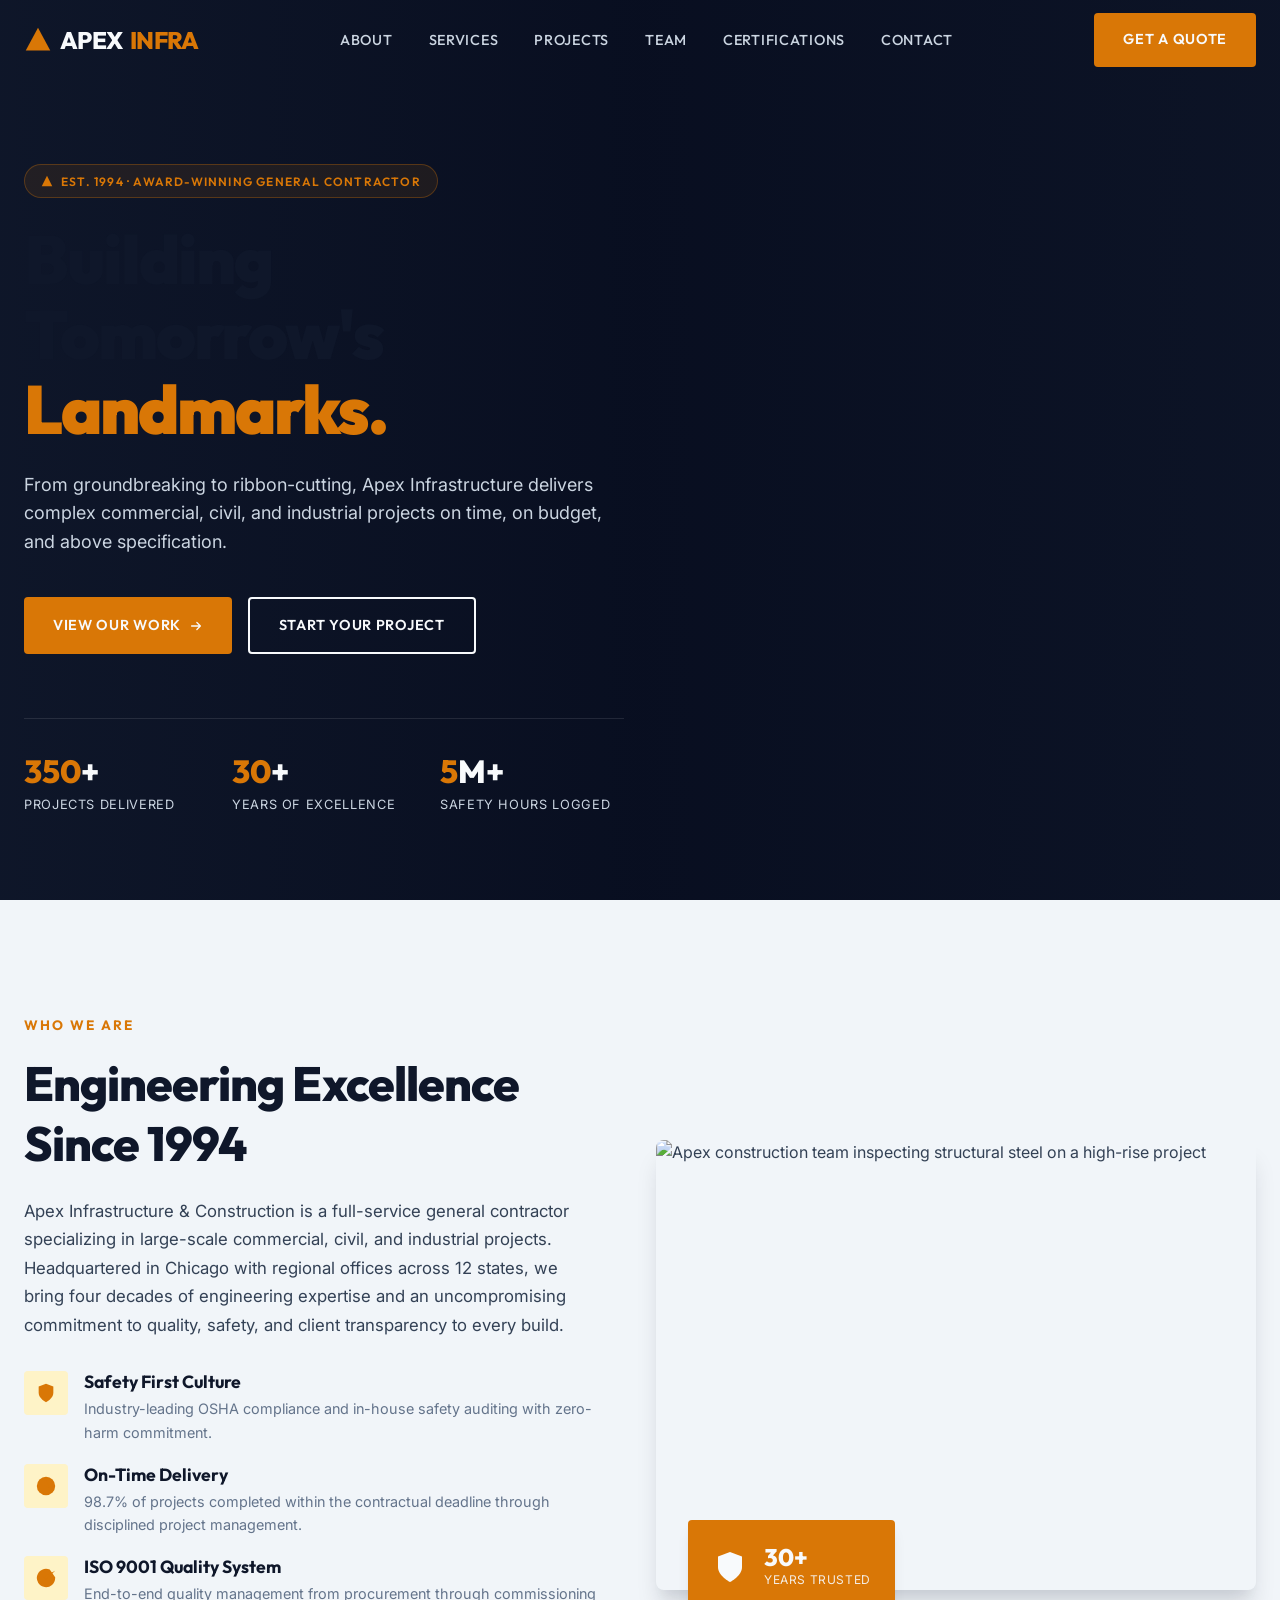
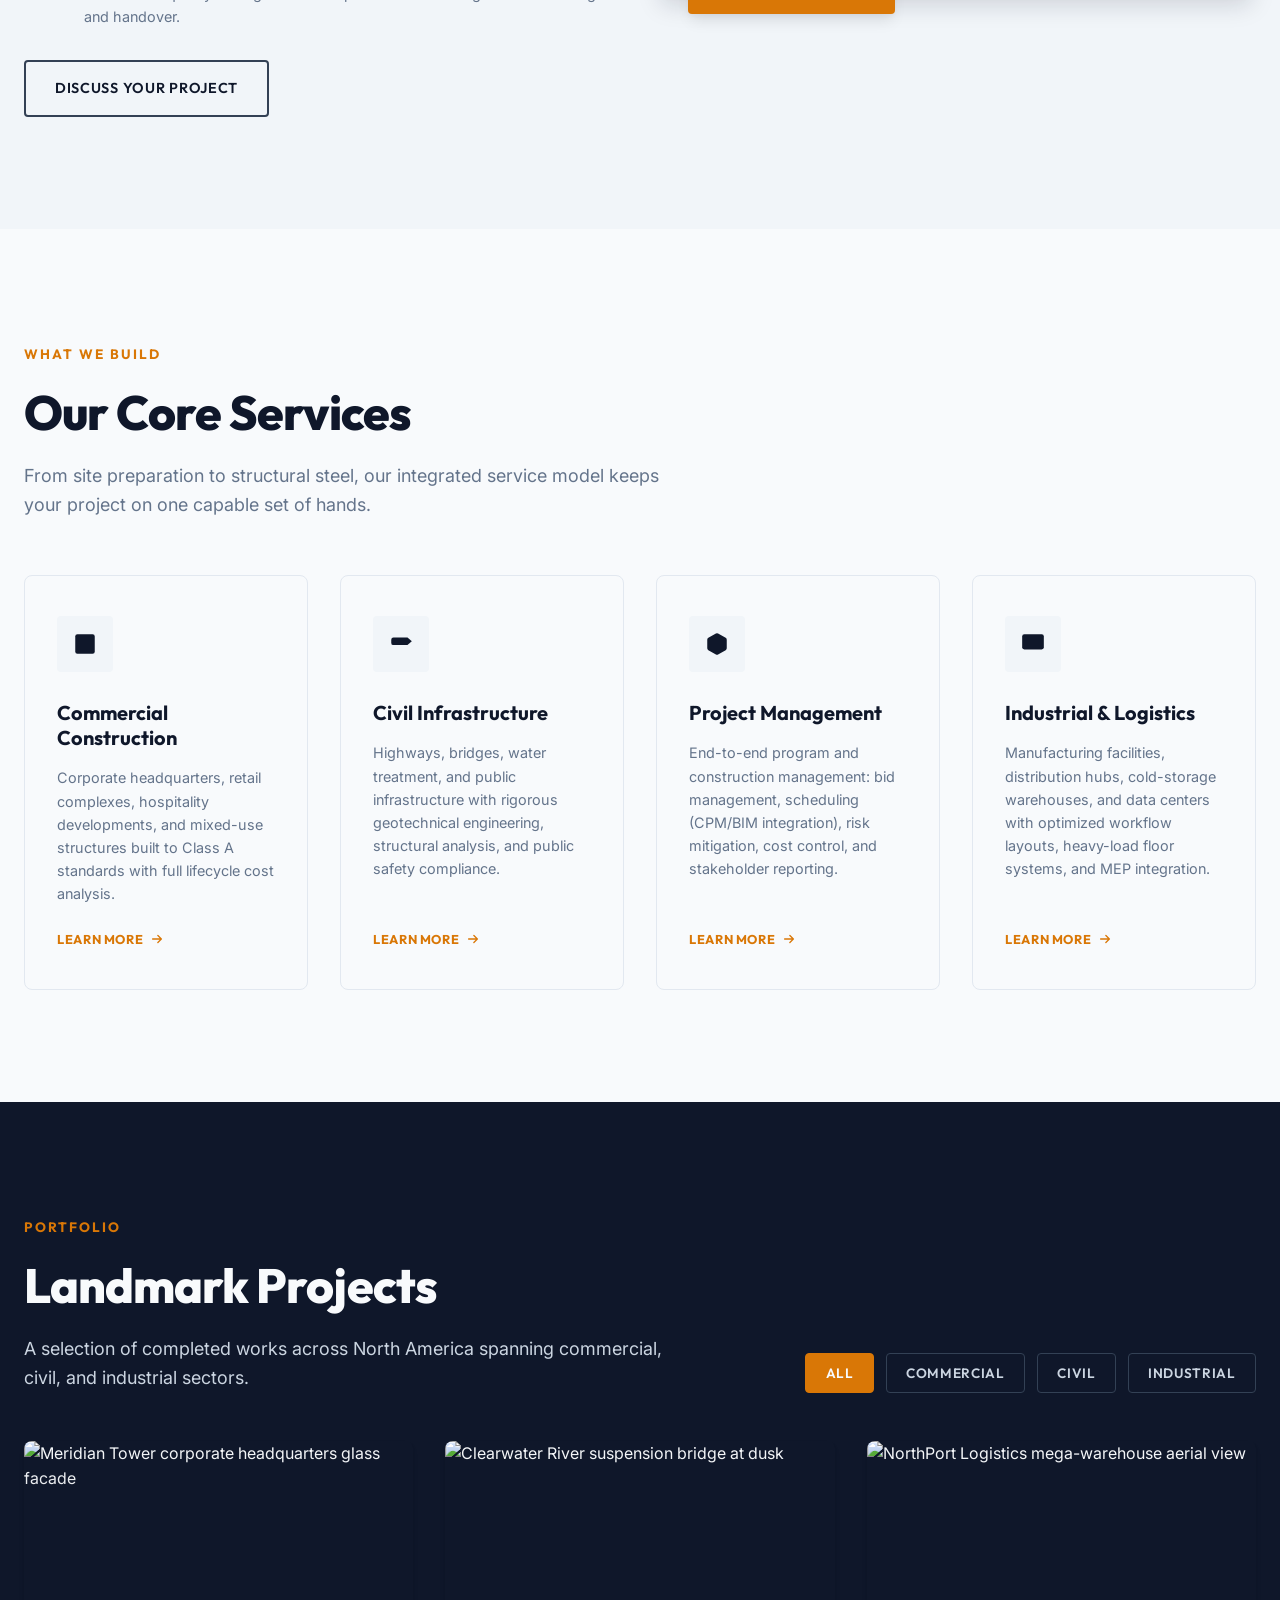
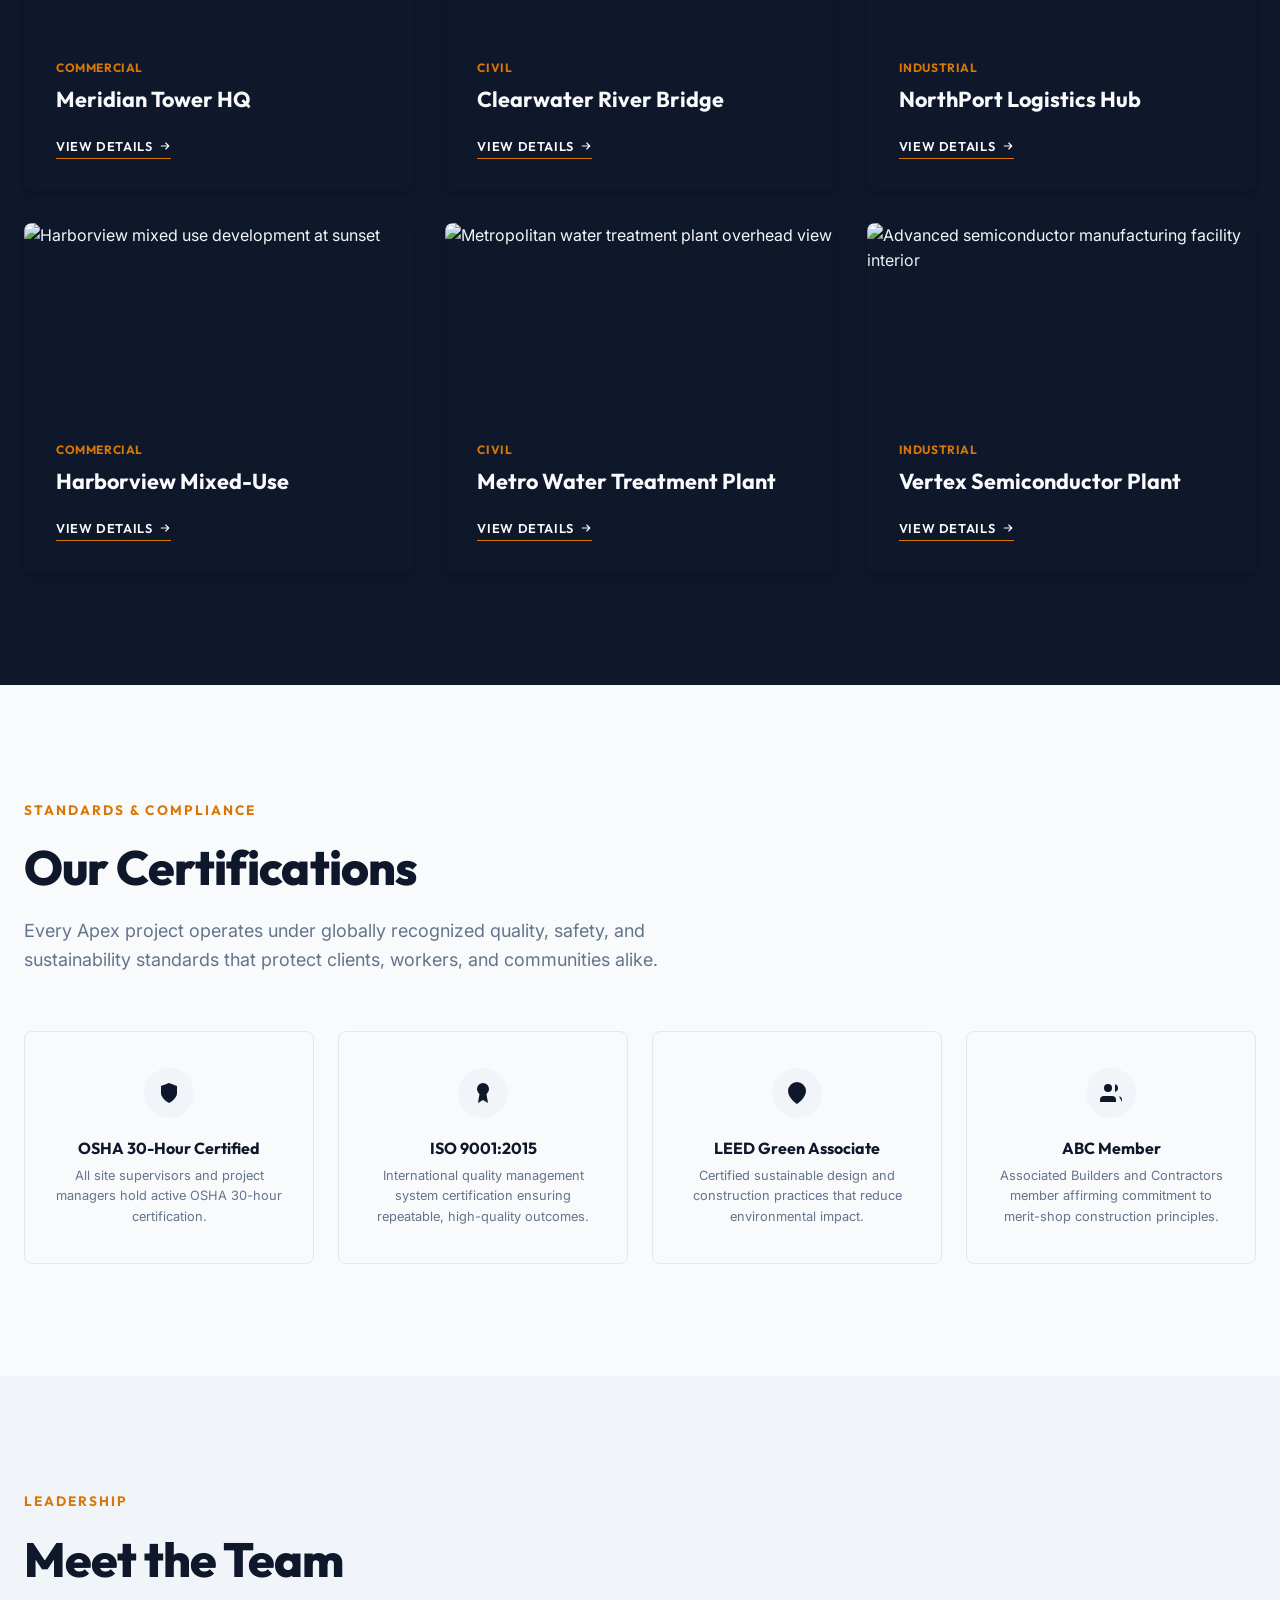
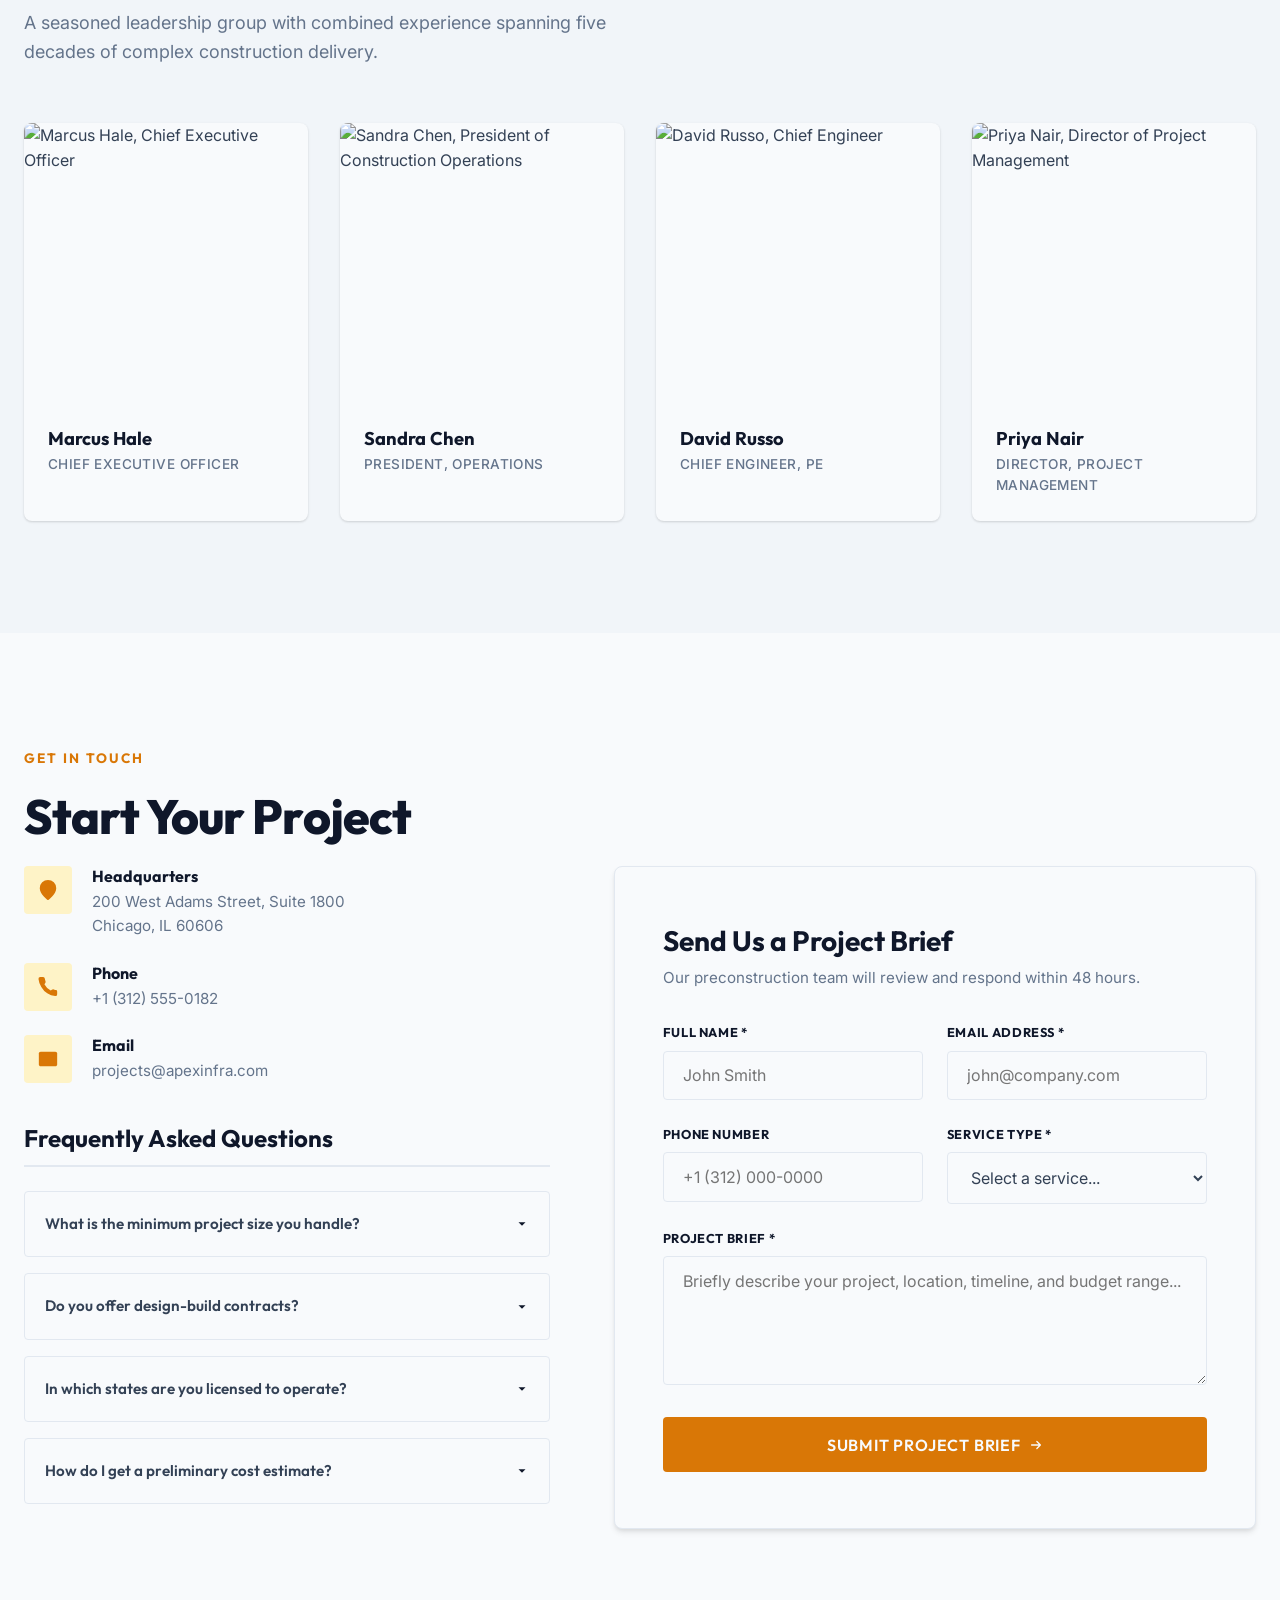
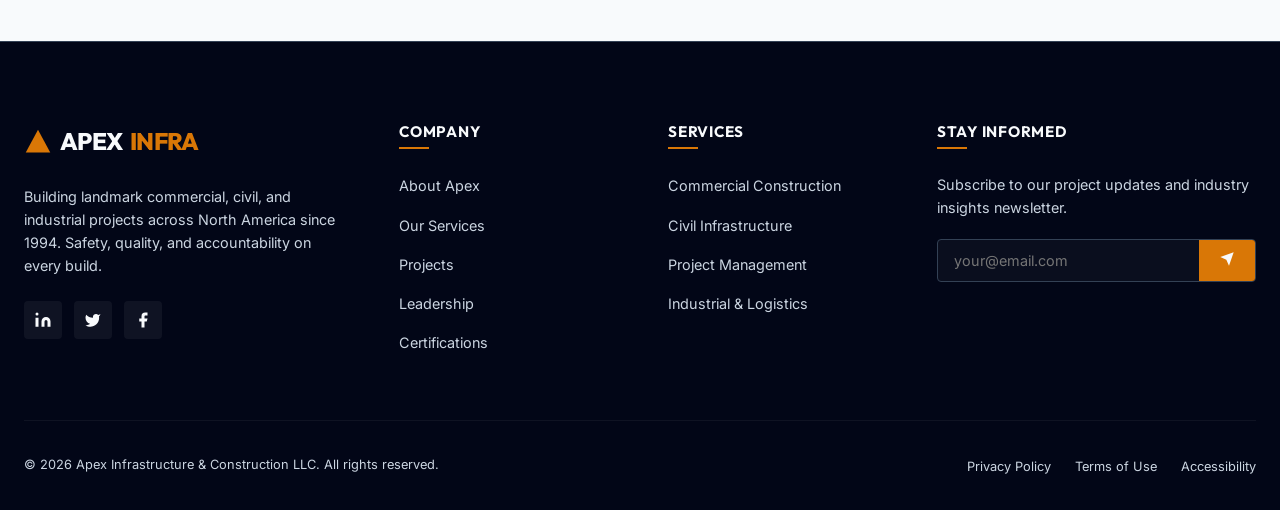
==== index.html @ 8c7520bf "Add files via upload" ====
<!DOCTYPE html>
<html lang="en">
<head>
  <meta charset="UTF-8" />
  <meta name="viewport" content="width=device-width, initial-scale=1.0" />
  <meta name="description" content="Apex Infrastructure & Construction — Premier commercial, civil, and industrial construction firm delivering landmark projects across North America. Get your free project consultation today." />
  <meta name="keywords" content="construction company, commercial construction, civil infrastructure, industrial construction, general contractor, project management" />
  <meta property="og:title" content="Apex Infrastructure & Construction | Building Tomorrow's Landmarks" />
  <meta property="og:description" content="Premier commercial, civil, and industrial construction firm delivering landmark projects with unmatched safety and quality standards." />
  <meta property="og:type" content="website" />
  <title>Apex Infrastructure & Construction | Building Tomorrow's Landmarks</title>
  <link rel="stylesheet" href="css/style.css" />
  <link rel="preconnect" href="https://fonts.googleapis.com" />
  <link rel="preconnect" href="https://fonts.gstatic.com" crossorigin />
</head>
<body class="preload">

  <!-- ============================================================
       HEADER & NAVIGATION
  ============================================================ -->
  <header class="header" id="site-header" role="banner">
    <div class="container">
      <!-- Logo -->
      <a href="#" class="logo" aria-label="Apex Infrastructure Home">
        <svg viewBox="0 0 32 32" aria-hidden="true">
          <polygon points="16,2 30,28 2,28" />
        </svg>
        APEX<span>INFRA</span>
      </a>

      <!-- Desktop Nav -->
      <nav class="nav" aria-label="Main navigation">
        <ul class="nav-list" role="list">
          <li><a href="#about" class="nav-link">About</a></li>
          <li><a href="#services" class="nav-link">Services</a></li>
          <li><a href="#projects" class="nav-link">Projects</a></li>
          <li><a href="#team" class="nav-link">Team</a></li>
          <li><a href="#certifications" class="nav-link">Certifications</a></li>
          <li><a href="#contact" class="nav-link">Contact</a></li>
        </ul>
      </nav>

      <!-- Header CTA -->
      <div class="header-actions">
        <a href="#contact" class="btn btn-primary">Get a Quote</a>
      </div>

      <!-- Mobile Hamburger Toggle -->
      <button class="nav-toggle" id="nav-toggle" aria-label="Open navigation menu" aria-expanded="false" aria-controls="mobile-nav">
        <span></span>
        <span></span>
        <span></span>
      </button>
    </div>
  </header>

  <!-- Mobile Nav Backdrop -->
  <div class="mobile-nav-backdrop" id="mobile-nav-backdrop" aria-hidden="true"></div>

  <!-- Mobile Nav Drawer -->
  <nav class="mobile-nav-drawer" id="mobile-nav" aria-label="Mobile navigation">
    <ul class="nav-list" role="list">
      <li><a href="#about" class="nav-link">About</a></li>
      <li><a href="#services" class="nav-link">Services</a></li>
      <li><a href="#projects" class="nav-link">Projects</a></li>
      <li><a href="#team" class="nav-link">Team</a></li>
      <li><a href="#certifications" class="nav-link">Certifications</a></li>
      <li><a href="#contact" class="nav-link">Contact</a></li>
    </ul>
    <a href="#contact" class="btn btn-primary" style="width:100%; justify-content:center;">Get a Free Quote</a>
  </nav>

  <main id="main-content">

    <!-- ============================================================
         HERO SECTION
    ============================================================ -->
    <section class="hero" id="hero" aria-label="Hero">
      <!-- Background Image Slider -->
      <div class="hero-bg-slider" aria-hidden="true">
        <div class="hero-bg-slide active" style="background-image:url('https://images.unsplash.com/photo-1503387762-592deb58ef4e?w=1800&q=80&auto=format')"></div>
        <div class="hero-bg-slide" style="background-image:url('https://images.unsplash.com/photo-1504307651254-35680f356dfd?w=1800&q=80&auto=format')"></div>
        <div class="hero-bg-slide" style="background-image:url('https://images.unsplash.com/photo-1486325212027-8081e485255e?w=1800&q=80&auto=format')"></div>
      </div>

      <div class="container">
        <div class="hero-content">
          <div class="hero-tagline" aria-hidden="true">
            <svg viewBox="0 0 16 16" width="12" height="12" aria-hidden="true"><polygon points="8,1 15,15 1,15" fill="currentColor"/></svg>
            Est. 1994 · Award-Winning General Contractor
          </div>

          <h1 class="hero-title">
            Building<br />
            Tomorrow's<br />
            <em style="font-style:normal; color:var(--color-accent);">Landmarks.</em>
          </h1>

          <p class="hero-desc">
            From groundbreaking to ribbon-cutting, Apex Infrastructure delivers complex commercial, civil, and industrial projects on time, on budget, and above specification.
          </p>

          <div class="hero-actions">
            <a href="#projects" class="btn btn-primary" id="hero-cta-projects">
              View Our Work
              <svg viewBox="0 0 16 16" width="14" height="14" aria-hidden="true"><path d="M3 8h10M9 4l4 4-4 4" stroke="currentColor" stroke-width="1.5" fill="none" stroke-linecap="round" stroke-linejoin="round"/></svg>
            </a>
            <a href="#contact" class="btn btn-outline-white" id="hero-cta-contact">Start Your Project</a>
          </div>

          <!-- Stats -->
          <div class="hero-stats" role="list">
            <div class="hero-stat-item" role="listitem">
              <h3><span class="counter" data-target="350">0</span>+</h3>
              <p>Projects Delivered</p>
            </div>
            <div class="hero-stat-item" role="listitem">
              <h3><span class="counter" data-target="30">0</span>+</h3>
              <p>Years of Excellence</p>
            </div>
            <div class="hero-stat-item" role="listitem">
              <h3><span class="counter" data-target="5">0</span>M+</h3>
              <p>Safety Hours Logged</p>
            </div>
          </div>
        </div>
      </div>
    </section>

    <!-- ============================================================
         ABOUT SECTION
    ============================================================ -->
    <section class="section-padding bg-alt" id="about" aria-labelledby="about-title">
      <div class="container">
        <div class="about-grid">
          <!-- Content -->
          <div class="about-content reveal">
            <span class="section-tag">Who We Are</span>
            <h2 class="section-title" id="about-title">Engineering Excellence Since 1994</h2>
            <p class="about-desc">
              Apex Infrastructure & Construction is a full-service general contractor specializing in large-scale commercial, civil, and industrial projects. Headquartered in Chicago with regional offices across 12 states, we bring four decades of engineering expertise and an uncompromising commitment to quality, safety, and client transparency to every build.
            </p>

            <div class="about-pillars">
              <div class="pillar-item">
                <div class="pillar-icon" aria-hidden="true">
                  <svg viewBox="0 0 24 24"><path d="M12 22s8-4 8-10V5l-8-3-8 3v7c0 6 8 10 8 10z"/></svg>
                </div>
                <div class="pillar-text">
                  <h4>Safety First Culture</h4>
                  <p>Industry-leading OSHA compliance and in-house safety auditing with zero-harm commitment.</p>
                </div>
              </div>
              <div class="pillar-item">
                <div class="pillar-icon" aria-hidden="true">
                  <svg viewBox="0 0 24 24"><circle cx="12" cy="12" r="10"/><polyline points="12 6 12 12 16 14"/></svg>
                </div>
                <div class="pillar-text">
                  <h4>On-Time Delivery</h4>
                  <p>98.7% of projects completed within the contractual deadline through disciplined project management.</p>
                </div>
              </div>
              <div class="pillar-item">
                <div class="pillar-icon" aria-hidden="true">
                  <svg viewBox="0 0 24 24"><path d="M22 11.08V12a10 10 0 1 1-5.93-9.14"/><polyline points="22 4 12 14.01 9 11.01"/></svg>
                </div>
                <div class="pillar-text">
                  <h4>ISO 9001 Quality System</h4>
                  <p>End-to-end quality management from procurement through commissioning and handover.</p>
                </div>
              </div>
            </div>
            <a href="#contact" class="btn btn-secondary">Discuss Your Project</a>
          </div>

          <!-- Image Side -->
          <div class="about-image-wrapper reveal" style="transition-delay:0.15s">
            <img
              src="https://images.unsplash.com/photo-1541888946425-d81bb19240f5?w=800&q=80&auto=format"
              alt="Apex construction team inspecting structural steel on a high-rise project"
              class="about-image"
              loading="lazy"
              width="800"
              height="600"
            />
            <div class="about-badge" aria-label="30 plus years of industry experience">
              <svg viewBox="0 0 24 24" aria-hidden="true"><path d="M12 22s8-4 8-10V5l-8-3-8 3v7c0 6 8 10 8 10z"/></svg>
              <div class="about-badge-text">
                <h4>30+</h4>
                <p>Years Trusted</p>
              </div>
            </div>
          </div>
        </div>
      </div>
    </section>

    <!-- ============================================================
         SERVICES SECTION
    ============================================================ -->
    <section class="section-padding" id="services" aria-labelledby="services-title">
      <div class="container">
        <span class="section-tag">What We Build</span>
        <h2 class="section-title" id="services-title">Our Core Services</h2>
        <p class="section-desc">From site preparation to structural steel, our integrated service model keeps your project on one capable set of hands.</p>

        <div class="services-grid">

          <article class="service-card reveal" id="service-commercial">
            <div class="service-icon" aria-hidden="true">
              <svg viewBox="0 0 24 24"><rect x="3" y="3" width="18" height="18" rx="2" ry="2"/><line x1="3" y1="9" x2="21" y2="9"/><line x1="3" y1="15" x2="21" y2="15"/><line x1="9" y1="3" x2="9" y2="21"/><line x1="15" y1="3" x2="15" y2="21"/></svg>
            </div>
            <h3>Commercial Construction</h3>
            <p>Corporate headquarters, retail complexes, hospitality developments, and mixed-use structures built to Class A standards with full lifecycle cost analysis.</p>
            <span class="service-link" aria-hidden="true">
              Learn More
              <svg viewBox="0 0 16 16"><path d="M3 8h10M9 4l4 4-4 4" stroke="currentColor" stroke-width="1.5" fill="none" stroke-linecap="round" stroke-linejoin="round"/></svg>
            </span>
          </article>

          <article class="service-card reveal" id="service-civil" style="transition-delay:0.1s">
            <div class="service-icon" aria-hidden="true">
              <svg viewBox="0 0 24 24"><path d="M18 6H5a2 2 0 0 0-2 2v3a2 2 0 0 0 2 2h13l4-3.5L18 6z"/><path d="M12 12v9"/><path d="M12 2v4"/></svg>
            </div>
            <h3>Civil Infrastructure</h3>
            <p>Highways, bridges, water treatment, and public infrastructure with rigorous geotechnical engineering, structural analysis, and public safety compliance.</p>
            <span class="service-link" aria-hidden="true">
              Learn More
              <svg viewBox="0 0 16 16"><path d="M3 8h10M9 4l4 4-4 4" stroke="currentColor" stroke-width="1.5" fill="none" stroke-linecap="round" stroke-linejoin="round"/></svg>
            </span>
          </article>

          <article class="service-card reveal" id="service-management" style="transition-delay:0.2s">
            <div class="service-icon" aria-hidden="true">
              <svg viewBox="0 0 24 24"><path d="M21 16V8a2 2 0 0 0-1-1.73l-7-4a2 2 0 0 0-2 0l-7 4A2 2 0 0 0 3 8v8a2 2 0 0 0 1 1.73l7 4a2 2 0 0 0 2 0l7-4A2 2 0 0 0 21 16z"/></svg>
            </div>
            <h3>Project Management</h3>
            <p>End-to-end program and construction management: bid management, scheduling (CPM/BIM integration), risk mitigation, cost control, and stakeholder reporting.</p>
            <span class="service-link" aria-hidden="true">
              Learn More
              <svg viewBox="0 0 16 16"><path d="M3 8h10M9 4l4 4-4 4" stroke="currentColor" stroke-width="1.5" fill="none" stroke-linecap="round" stroke-linejoin="round"/></svg>
            </span>
          </article>

          <article class="service-card reveal" id="service-industrial" style="transition-delay:0.3s">
            <div class="service-icon" aria-hidden="true">
              <svg viewBox="0 0 24 24"><rect x="2" y="3" width="20" height="14" rx="2" ry="2"/><line x1="8" y1="21" x2="16" y2="21"/><line x1="12" y1="17" x2="12" y2="21"/></svg>
            </div>
            <h3>Industrial & Logistics</h3>
            <p>Manufacturing facilities, distribution hubs, cold-storage warehouses, and data centers with optimized workflow layouts, heavy-load floor systems, and MEP integration.</p>
            <span class="service-link" aria-hidden="true">
              Learn More
              <svg viewBox="0 0 16 16"><path d="M3 8h10M9 4l4 4-4 4" stroke="currentColor" stroke-width="1.5" fill="none" stroke-linecap="round" stroke-linejoin="round"/></svg>
            </span>
          </article>

        </div>
      </div>
    </section>

    <!-- ============================================================
         PROJECTS SECTION
    ============================================================ -->
    <section class="section-padding bg-dark" id="projects" aria-labelledby="projects-title">
      <div class="container">
        <div class="projects-header">
          <div>
            <span class="section-tag">Portfolio</span>
            <h2 class="section-title" id="projects-title">Landmark Projects</h2>
            <p class="section-desc">A selection of completed works across North America spanning commercial, civil, and industrial sectors.</p>
          </div>

          <!-- Filter Controls -->
          <div class="project-filters" role="group" aria-label="Filter projects by category">
            <button class="filter-btn active" data-filter="all" aria-pressed="true">All</button>
            <button class="filter-btn" data-filter="commercial" aria-pressed="false">Commercial</button>
            <button class="filter-btn" data-filter="civil" aria-pressed="false">Civil</button>
            <button class="filter-btn" data-filter="industrial" aria-pressed="false">Industrial</button>
          </div>
        </div>

        <div class="projects-grid" id="projects-grid" role="list">

          <!-- Project Cards -->
          <article class="project-card reveal" data-category="commercial" role="listitem" data-id="p1">
            <img class="project-img" src="https://images.unsplash.com/photo-1486325212027-8081e485255e?w=700&q=75&auto=format" alt="Meridian Tower corporate headquarters glass facade" loading="lazy" width="700" height="500" />
            <div class="project-content">
              <p class="project-cat">Commercial</p>
              <h3 class="project-title">Meridian Tower HQ</h3>
              <button class="project-details-btn" aria-label="View details for Meridian Tower HQ">
                View Details
                <svg viewBox="0 0 16 16" aria-hidden="true"><path d="M3 8h10M9 4l4 4-4 4" stroke="currentColor" stroke-width="1.5" fill="none" stroke-linecap="round" stroke-linejoin="round"/></svg>
              </button>
            </div>
          </article>

          <article class="project-card reveal" data-category="civil" role="listitem" data-id="p2" style="transition-delay:0.1s">
            <img class="project-img" src="https://images.unsplash.com/photo-1545558014-8692077e9b5c?w=700&q=75&auto=format" alt="Clearwater River suspension bridge at dusk" loading="lazy" width="700" height="500" />
            <div class="project-content">
              <p class="project-cat">Civil</p>
              <h3 class="project-title">Clearwater River Bridge</h3>
              <button class="project-details-btn" aria-label="View details for Clearwater River Bridge">
                View Details
                <svg viewBox="0 0 16 16" aria-hidden="true"><path d="M3 8h10M9 4l4 4-4 4" stroke="currentColor" stroke-width="1.5" fill="none" stroke-linecap="round" stroke-linejoin="round"/></svg>
              </button>
            </div>
          </article>

          <article class="project-card reveal" data-category="industrial" role="listitem" data-id="p3" style="transition-delay:0.2s">
            <img class="project-img" src="https://images.unsplash.com/photo-1553787499-6f9133242796?w=700&q=75&auto=format" alt="NorthPort Logistics mega-warehouse aerial view" loading="lazy" width="700" height="500" />
            <div class="project-content">
              <p class="project-cat">Industrial</p>
              <h3 class="project-title">NorthPort Logistics Hub</h3>
              <button class="project-details-btn" aria-label="View details for NorthPort Logistics Hub">
                View Details
                <svg viewBox="0 0 16 16" aria-hidden="true"><path d="M3 8h10M9 4l4 4-4 4" stroke="currentColor" stroke-width="1.5" fill="none" stroke-linecap="round" stroke-linejoin="round"/></svg>
              </button>
            </div>
          </article>

          <article class="project-card reveal" data-category="commercial" role="listitem" data-id="p4" style="transition-delay:0.05s">
            <img class="project-img" src="https://images.unsplash.com/photo-1464938050520-ef2270bb8ce8?w=700&q=75&auto=format" alt="Harborview mixed use development at sunset" loading="lazy" width="700" height="500" />
            <div class="project-content">
              <p class="project-cat">Commercial</p>
              <h3 class="project-title">Harborview Mixed-Use</h3>
              <button class="project-details-btn" aria-label="View details for Harborview Mixed-Use">
                View Details
                <svg viewBox="0 0 16 16" aria-hidden="true"><path d="M3 8h10M9 4l4 4-4 4" stroke="currentColor" stroke-width="1.5" fill="none" stroke-linecap="round" stroke-linejoin="round"/></svg>
              </button>
            </div>
          </article>

          <article class="project-card reveal" data-category="civil" role="listitem" data-id="p5" style="transition-delay:0.15s">
            <img class="project-img" src="https://images.unsplash.com/photo-1519003300449-424ad0405076?w=700&q=75&auto=format" alt="Metropolitan water treatment plant overhead view" loading="lazy" width="700" height="500" />
            <div class="project-content">
              <p class="project-cat">Civil</p>
              <h3 class="project-title">Metro Water Treatment Plant</h3>
              <button class="project-details-btn" aria-label="View details for Metro Water Treatment Plant">
                View Details
                <svg viewBox="0 0 16 16" aria-hidden="true"><path d="M3 8h10M9 4l4 4-4 4" stroke="currentColor" stroke-width="1.5" fill="none" stroke-linecap="round" stroke-linejoin="round"/></svg>
              </button>
            </div>
          </article>

          <article class="project-card reveal" data-category="industrial" role="listitem" data-id="p6" style="transition-delay:0.25s">
            <img class="project-img" src="https://images.unsplash.com/photo-1504328345606-18bbc8c9d7d1?w=700&q=75&auto=format" alt="Advanced semiconductor manufacturing facility interior" loading="lazy" width="700" height="500" />
            <div class="project-content">
              <p class="project-cat">Industrial</p>
              <h3 class="project-title">Vertex Semiconductor Plant</h3>
              <button class="project-details-btn" aria-label="View details for Vertex Semiconductor Plant">
                View Details
                <svg viewBox="0 0 16 16" aria-hidden="true"><path d="M3 8h10M9 4l4 4-4 4" stroke="currentColor" stroke-width="1.5" fill="none" stroke-linecap="round" stroke-linejoin="round"/></svg>
              </button>
            </div>
          </article>

        </div>
      </div>
    </section>

    <!-- ============================================================
         PROJECT DETAIL MODAL
    ============================================================ -->
    <div class="modal" id="project-modal" role="dialog" aria-modal="true" aria-labelledby="modal-title-text">
      <div class="modal-backdrop" id="modal-backdrop"></div>
      <div class="modal-container">
        <button class="modal-close" id="modal-close-btn" aria-label="Close project details">
          <svg viewBox="0 0 24 24" aria-hidden="true"><line x1="18" y1="6" x2="6" y2="18"/><line x1="6" y1="6" x2="18" y2="18"/></svg>
        </button>
        <div class="modal-img-side" id="modal-img" role="img" aria-label="Project image"></div>
        <div class="modal-content-side">
          <p class="modal-cat" id="modal-cat"></p>
          <h3 class="modal-title" id="modal-title-text"></h3>
          <p class="modal-desc" id="modal-desc"></p>
          <div class="modal-specs" id="modal-specs"></div>
        </div>
      </div>
    </div>

    <!-- ============================================================
         CERTIFICATIONS SECTION
    ============================================================ -->
    <section class="section-padding" id="certifications" aria-labelledby="certs-title">
      <div class="container">
        <span class="section-tag">Standards & Compliance</span>
        <h2 class="section-title" id="certs-title">Our Certifications</h2>
        <p class="section-desc">Every Apex project operates under globally recognized quality, safety, and sustainability standards that protect clients, workers, and communities alike.</p>

        <div class="certs-grid">
          <div class="cert-card reveal">
            <div class="cert-icon" aria-hidden="true">
              <svg viewBox="0 0 24 24"><path d="M12 22s8-4 8-10V5l-8-3-8 3v7c0 6 8 10 8 10z"/></svg>
            </div>
            <h4>OSHA 30-Hour Certified</h4>
            <p>All site supervisors and project managers hold active OSHA 30-hour certification.</p>
          </div>

          <div class="cert-card reveal" style="transition-delay:0.1s">
            <div class="cert-icon" aria-hidden="true">
              <svg viewBox="0 0 24 24"><circle cx="12" cy="8" r="6"/><path d="M15.477 12.89L17 22l-5-3-5 3 1.523-9.11"/></svg>
            </div>
            <h4>ISO 9001:2015</h4>
            <p>International quality management system certification ensuring repeatable, high-quality outcomes.</p>
          </div>

          <div class="cert-card reveal" style="transition-delay:0.2s">
            <div class="cert-icon" aria-hidden="true">
              <svg viewBox="0 0 24 24"><path d="M21 10c0 7-9 13-9 13s-9-6-9-13a9 9 0 0 1 18 0z"/><circle cx="12" cy="10" r="3"/></svg>
            </div>
            <h4>LEED Green Associate</h4>
            <p>Certified sustainable design and construction practices that reduce environmental impact.</p>
          </div>

          <div class="cert-card reveal" style="transition-delay:0.3s">
            <div class="cert-icon" aria-hidden="true">
              <svg viewBox="0 0 24 24"><path d="M17 21v-2a4 4 0 0 0-4-4H5a4 4 0 0 0-4 4v2"/><circle cx="9" cy="7" r="4"/><path d="M23 21v-2a4 4 0 0 0-3-3.87"/><path d="M16 3.13a4 4 0 0 1 0 7.75"/></svg>
            </div>
            <h4>ABC Member</h4>
            <p>Associated Builders and Contractors member affirming commitment to merit-shop construction principles.</p>
          </div>
        </div>
      </div>
    </section>

    <!-- ============================================================
         TEAM SECTION
    ============================================================ -->
    <section class="section-padding bg-alt" id="team" aria-labelledby="team-title">
      <div class="container">
        <span class="section-tag">Leadership</span>
        <h2 class="section-title" id="team-title">Meet the Team</h2>
        <p class="section-desc">A seasoned leadership group with combined experience spanning five decades of complex construction delivery.</p>

        <div class="team-grid">

          <div class="team-card reveal">
            <div class="team-photo-box">
              <img class="team-photo" src="https://images.unsplash.com/photo-1560250097-0b93528c311a?w=400&q=80&auto=format&fit=crop&crop=face" alt="Marcus Hale, Chief Executive Officer" loading="lazy" width="400" height="400" />
              <div class="team-socials" aria-hidden="true">
                <a href="#" class="team-social-btn" aria-label="Marcus Hale on LinkedIn" tabindex="-1">
                  <svg viewBox="0 0 24 24"><path d="M16 8a6 6 0 0 1 6 6v7h-4v-7a2 2 0 0 0-2-2 2 2 0 0 0-2 2v7h-4v-7a6 6 0 0 1 6-6z"/><rect x="2" y="9" width="4" height="12"/><circle cx="4" cy="4" r="2"/></svg>
                </a>
              </div>
            </div>
            <div class="team-info">
              <h4>Marcus Hale</h4>
              <p>Chief Executive Officer</p>
            </div>
          </div>

          <div class="team-card reveal" style="transition-delay:0.1s">
            <div class="team-photo-box">
              <img class="team-photo" src="https://images.unsplash.com/photo-1573496359142-b8d87734a5a2?w=400&q=80&auto=format&fit=crop&crop=face" alt="Sandra Chen, President of Construction Operations" loading="lazy" width="400" height="400" />
              <div class="team-socials" aria-hidden="true">
                <a href="#" class="team-social-btn" aria-label="Sandra Chen on LinkedIn" tabindex="-1">
                  <svg viewBox="0 0 24 24"><path d="M16 8a6 6 0 0 1 6 6v7h-4v-7a2 2 0 0 0-2-2 2 2 0 0 0-2 2v7h-4v-7a6 6 0 0 1 6-6z"/><rect x="2" y="9" width="4" height="12"/><circle cx="4" cy="4" r="2"/></svg>
                </a>
              </div>
            </div>
            <div class="team-info">
              <h4>Sandra Chen</h4>
              <p>President, Operations</p>
            </div>
          </div>

          <div class="team-card reveal" style="transition-delay:0.2s">
            <div class="team-photo-box">
              <img class="team-photo" src="https://images.unsplash.com/photo-1507003211169-0a1dd7228f2d?w=400&q=80&auto=format&fit=crop&crop=face" alt="David Russo, Chief Engineer" loading="lazy" width="400" height="400" />
              <div class="team-socials" aria-hidden="true">
                <a href="#" class="team-social-btn" aria-label="David Russo on LinkedIn" tabindex="-1">
                  <svg viewBox="0 0 24 24"><path d="M16 8a6 6 0 0 1 6 6v7h-4v-7a2 2 0 0 0-2-2 2 2 0 0 0-2 2v7h-4v-7a6 6 0 0 1 6-6z"/><rect x="2" y="9" width="4" height="12"/><circle cx="4" cy="4" r="2"/></svg>
                </a>
              </div>
            </div>
            <div class="team-info">
              <h4>David Russo</h4>
              <p>Chief Engineer, PE</p>
            </div>
          </div>

          <div class="team-card reveal" style="transition-delay:0.3s">
            <div class="team-photo-box">
              <img class="team-photo" src="https://images.unsplash.com/photo-1580489944761-15a19d654956?w=400&q=80&auto=format&fit=crop&crop=face" alt="Priya Nair, Director of Project Management" loading="lazy" width="400" height="400" />
              <div class="team-socials" aria-hidden="true">
                <a href="#" class="team-social-btn" aria-label="Priya Nair on LinkedIn" tabindex="-1">
                  <svg viewBox="0 0 24 24"><path d="M16 8a6 6 0 0 1 6 6v7h-4v-7a2 2 0 0 0-2-2 2 2 0 0 0-2 2v7h-4v-7a6 6 0 0 1 6-6z"/><rect x="2" y="9" width="4" height="12"/><circle cx="4" cy="4" r="2"/></svg>
                </a>
              </div>
            </div>
            <div class="team-info">
              <h4>Priya Nair</h4>
              <p>Director, Project Management</p>
            </div>
          </div>

        </div>
      </div>
    </section>

    <!-- ============================================================
         CONTACT SECTION
    ============================================================ -->
    <section class="section-padding" id="contact" aria-labelledby="contact-title">
      <div class="container">
        <span class="section-tag">Get In Touch</span>
        <h2 class="section-title" id="contact-title">Start Your Project</h2>

        <div class="contact-grid">

          <!-- Left: Contact Info + FAQ -->
          <div class="contact-info-block reveal">
            <div class="contact-details">
              <div class="contact-detail-item">
                <div class="contact-detail-icon" aria-hidden="true">
                  <svg viewBox="0 0 24 24"><path d="M21 10c0 7-9 13-9 13s-9-6-9-13a9 9 0 0 1 18 0z"/><circle cx="12" cy="10" r="3"/></svg>
                </div>
                <div class="contact-detail-text">
                  <h4>Headquarters</h4>
                  <p>200 West Adams Street, Suite 1800<br>Chicago, IL 60606</p>
                </div>
              </div>

              <div class="contact-detail-item">
                <div class="contact-detail-icon" aria-hidden="true">
                  <svg viewBox="0 0 24 24"><path d="M22 16.92v3a2 2 0 0 1-2.18 2 19.79 19.79 0 0 1-8.63-3.07A19.5 19.5 0 0 1 4.69 12a19.79 19.79 0 0 1-3.07-8.67A2 2 0 0 1 3.6 1.18h3a2 2 0 0 1 2 1.72 12.84 12.84 0 0 0 .7 2.81 2 2 0 0 1-.45 2.11L8.09 8.91A16 16 0 0 0 15 15.83l1.27-.76a2 2 0 0 1 2.11-.45 12.84 12.84 0 0 0 2.81.7A2 2 0 0 1 22 16.92z"/></svg>
                </div>
                <div class="contact-detail-text">
                  <h4>Phone</h4>
                  <p><a href="tel:+13125550182">+1 (312) 555-0182</a></p>
                </div>
              </div>

              <div class="contact-detail-item">
                <div class="contact-detail-icon" aria-hidden="true">
                  <svg viewBox="0 0 24 24"><path d="M4 4h16c1.1 0 2 .9 2 2v12c0 1.1-.9 2-2 2H4c-1.1 0-2-.9-2-2V6c0-1.1.9-2 2-2z"/><polyline points="22,6 12,13 2,6"/></svg>
                </div>
                <div class="contact-detail-text">
                  <h4>Email</h4>
                  <p><a href="mailto:projects@apexinfra.com">projects@apexinfra.com</a></p>
                </div>
              </div>
            </div>

            <!-- FAQ Accordion -->
            <div class="faq-block">
              <h3>Frequently Asked Questions</h3>
              <div class="faq-list">

                <details class="faq-item">
                  <summary class="faq-summary">
                    What is the minimum project size you handle?
                    <svg viewBox="0 0 24 24" aria-hidden="true"><polyline points="6 9 12 15 18 9"/></svg>
                  </summary>
                  <p class="faq-answer">We typically engage on projects $2M and above, though we evaluate each opportunity individually. Contact our business development team to discuss your specific needs.</p>
                </details>

                <details class="faq-item">
                  <summary class="faq-summary">
                    Do you offer design-build contracts?
                    <svg viewBox="0 0 24 24" aria-hidden="true"><polyline points="6 9 12 15 18 9"/></svg>
                  </summary>
                  <p class="faq-answer">Yes. Apex offers traditional general contracting (GC), construction management (CM), and full design-build project delivery. We'll recommend the model that best reduces your risk and cost.</p>
                </details>

                <details class="faq-item">
                  <summary class="faq-summary">
                    In which states are you licensed to operate?
                    <svg viewBox="0 0 24 24" aria-hidden="true"><polyline points="6 9 12 15 18 9"/></svg>
                  </summary>
                  <p class="faq-answer">We hold general contractor licenses in Illinois, Indiana, Wisconsin, Michigan, Ohio, Minnesota, Missouri, Iowa, Tennessee, Georgia, Texas, and Florida, with reciprocity arrangements in most neighboring states.</p>
                </details>

                <details class="faq-item">
                  <summary class="faq-summary">
                    How do I get a preliminary cost estimate?
                    <svg viewBox="0 0 24 24" aria-hidden="true"><polyline points="6 9 12 15 18 9"/></svg>
                  </summary>
                  <p class="faq-answer">Submit your project brief using the inquiry form. Our preconstruction team will perform an order-of-magnitude estimate and schedule a discovery call within 48 business hours.</p>
                </details>

              </div>
            </div>
          </div>

          <!-- Right: Inquiry Form -->
          <div class="contact-form-wrapper reveal" style="transition-delay:0.15s">
            <h3>Send Us a Project Brief</h3>
            <p>Our preconstruction team will review and respond within 48 hours.</p>

            <form id="contact-form" novalidate aria-label="Project inquiry form">
              <div class="form-grid">
                <div class="form-group">
                  <label class="form-label" for="form-name">Full Name *</label>
                  <input class="form-control" type="text" id="form-name" name="name" placeholder="John Smith" autocomplete="name" required aria-required="true" />
                </div>

                <div class="form-group">
                  <label class="form-label" for="form-email">Email Address *</label>
                  <input class="form-control" type="email" id="form-email" name="email" placeholder="john@company.com" autocomplete="email" required aria-required="true" />
                </div>

                <div class="form-group">
                  <label class="form-label" for="form-phone">Phone Number</label>
                  <input class="form-control" type="tel" id="form-phone" name="phone" placeholder="+1 (312) 000-0000" autocomplete="tel" />
                </div>

                <div class="form-group">
                  <label class="form-label" for="form-service">Service Type *</label>
                  <select class="form-control" id="form-service" name="service" required aria-required="true">
                    <option value="" disabled selected>Select a service...</option>
                    <option value="commercial">Commercial Construction</option>
                    <option value="civil">Civil Infrastructure</option>
                    <option value="industrial">Industrial & Logistics</option>
                    <option value="management">Project Management</option>
                    <option value="other">Other / Not Sure</option>
                  </select>
                </div>

                <div class="form-group form-grid-full">
                  <label class="form-label" for="form-message">Project Brief *</label>
                  <textarea class="form-control" id="form-message" name="message" rows="5" placeholder="Briefly describe your project, location, timeline, and budget range..." required aria-required="true"></textarea>
                </div>

                <!-- Status Messages -->
                <div class="form-status" id="form-status" role="alert" aria-live="polite">
                  <svg viewBox="0 0 24 24" aria-hidden="true"><polyline points="20 6 9 17 4 12"/></svg>
                  <span id="form-status-msg"></span>
                </div>

                <div class="form-group form-grid-full" style="margin-top:0.5rem;">
                  <button type="submit" class="btn btn-primary" id="form-submit-btn" style="width:100%; font-size:1rem; padding:1.1rem;">
                    <span id="form-btn-text">Submit Project Brief</span>
                    <svg id="form-btn-icon" viewBox="0 0 16 16" width="14" height="14" aria-hidden="true"><path d="M3 8h10M9 4l4 4-4 4" stroke="currentColor" stroke-width="1.5" fill="none" stroke-linecap="round" stroke-linejoin="round"/></svg>
                  </button>
                </div>
              </div>
            </form>
          </div>

        </div>
      </div>
    </section>

  </main>

  <!-- ============================================================
       FOOTER
  ============================================================ -->
  <footer class="footer" role="contentinfo">
    <div class="container">
      <div class="footer-grid">

        <!-- Brand -->
        <div class="footer-brand">
          <a href="#" class="logo" aria-label="Apex Infrastructure Home">
            <svg viewBox="0 0 32 32" aria-hidden="true"><polygon points="16,2 30,28 2,28" /></svg>
            APEX<span>INFRA</span>
          </a>
          <p class="footer-desc">
            Building landmark commercial, civil, and industrial projects across North America since 1994. Safety, quality, and accountability on every build.
          </p>
          <div class="footer-socials" aria-label="Social media links">
            <a href="#" class="footer-social-link" aria-label="LinkedIn">
              <svg viewBox="0 0 24 24"><path d="M16 8a6 6 0 0 1 6 6v7h-4v-7a2 2 0 0 0-2-2 2 2 0 0 0-2 2v7h-4v-7a6 6 0 0 1 6-6z"/><rect x="2" y="9" width="4" height="12"/><circle cx="4" cy="4" r="2"/></svg>
            </a>
            <a href="#" class="footer-social-link" aria-label="Twitter / X">
              <svg viewBox="0 0 24 24"><path d="M22 4s-.7 2.1-2 3.4c1.6 10-9.4 17.3-18 11.6 2.2.1 4.4-.6 6-2C3 15.5.5 9.6 3 5c2.2 2.6 5.6 4.1 9 4-.9-4.2 4-6.6 7-3.8 1.1 0 3-1.2 3-1.2z"/></svg>
            </a>
            <a href="#" class="footer-social-link" aria-label="Facebook">
              <svg viewBox="0 0 24 24"><path d="M18 2h-3a5 5 0 0 0-5 5v3H7v4h3v8h4v-8h3l1-4h-4V7a1 1 0 0 1 1-1h3z"/></svg>
            </a>
          </div>
        </div>

        <!-- Quick Links -->
        <div class="footer-col">
          <h4>Company</h4>
          <nav aria-label="Footer company links">
            <ul class="footer-links" role="list">
              <li><a href="#about">About Apex</a></li>
              <li><a href="#services">Our Services</a></li>
              <li><a href="#projects">Projects</a></li>
              <li><a href="#team">Leadership</a></li>
              <li><a href="#certifications">Certifications</a></li>
            </ul>
          </nav>
        </div>

        <!-- Services Links -->
        <div class="footer-col">
          <h4>Services</h4>
          <nav aria-label="Footer services links">
            <ul class="footer-links" role="list">
              <li><a href="#services">Commercial Construction</a></li>
              <li><a href="#services">Civil Infrastructure</a></li>
              <li><a href="#services">Project Management</a></li>
              <li><a href="#services">Industrial & Logistics</a></li>
            </ul>
          </nav>
        </div>

        <!-- Newsletter -->
        <div class="footer-col">
          <h4>Stay Informed</h4>
          <div class="footer-subscribe">
            <p>Subscribe to our project updates and industry insights newsletter.</p>
            <form class="subscribe-form" id="subscribe-form" aria-label="Newsletter subscribe form">
              <input class="subscribe-input" type="email" id="subscribe-email" placeholder="your@email.com" aria-label="Email address for newsletter" required />
              <button type="submit" class="subscribe-btn" aria-label="Subscribe">
                <svg viewBox="0 0 24 24" aria-hidden="true"><line x1="22" y1="2" x2="11" y2="13"/><polygon points="22 2 15 22 11 13 2 9 22 2"/></svg>
              </button>
            </form>
          </div>
        </div>

      </div>

      <!-- Footer Bottom -->
      <div class="footer-bottom">
        <p>&copy; <span id="footer-year"></span> Apex Infrastructure & Construction LLC. All rights reserved.</p>
        <nav aria-label="Footer legal links">
          <ul class="footer-bottom-links" role="list">
            <li><a href="#">Privacy Policy</a></li>
            <li><a href="#">Terms of Use</a></li>
            <li><a href="#">Accessibility</a></li>
          </ul>
        </nav>
      </div>
    </div>
  </footer>

  <script src="js/main.js"></script>
</body>
</html>
---- css/style.css ----
/* ==========================================================================
   APEX INFRASTRUCTURE & CONSTRUCTION - STYLESHEET
   ========================================================================== */

/* --- Google Fonts Import --- */
@import url('https://fonts.googleapis.com/css2?family=Inter:wght@300;400;500;600;700&family=Outfit:wght@400;500;600;700;800;900&display=swap');

/* --- Design Tokens / CSS Variables --- */
:root {
  /* Color Palette */
  --color-primary: #0f172a;        /* Deep Slate/Charcoal */
  --color-primary-light: #1e293b;  /* Medium Slate */
  --color-secondary: #020617;      /* Solid Obsidian */
  --color-accent: #d97706;         /* Architectural Amber / Safety Gold */
  --color-accent-hover: #b45309;   /* Darker Gold */
  --color-accent-light: #fef3c7;   /* Light Gold Tint */
  --color-text-main: #f8fafc;      /* Pure White/Off-white for dark zones */
  --color-text-body: #334155;      /* Dark Slate for body light bg */
  --color-text-body-light: #64748b;/* Muted text light bg */
  --color-text-body-dark: #cbd5e1; /* Light Slate text for dark bg */
  --color-bg-light: #f8fafc;       /* Light neutral section background */
  --color-bg-alt: #f1f5f9;         /* Cool Ice Gray section background */
  --color-border-light: #e2e8f0;   /* Light line dividers */
  --color-border-dark: #334155;    /* Dark line dividers */
  --color-success: #10b981;        /* Forest/Safety Green */
  --color-error: #ef4444;          /* Red alert */

  /* Typography */
  --font-headings: 'Outfit', -apple-system, BlinkMacSystemFont, "Segoe UI", Roboto, sans-serif;
  --font-body: 'Inter', -apple-system, BlinkMacSystemFont, "Segoe UI", Roboto, sans-serif;
  
  /* Layout & Spacing */
  --max-width: 1280px;
  --header-height: 80px;
  --header-height-shrink: 70px;
  --border-radius-sm: 4px;
  --border-radius-md: 8px;
  --border-radius-lg: 16px;
  
  /* Transitions */
  --transition-fast: 0.2s cubic-bezier(0.16, 1, 0.3, 1);
  --transition-normal: 0.3s cubic-bezier(0.16, 1, 0.3, 1);
  --transition-slow: 0.6s cubic-bezier(0.16, 1, 0.3, 1);

  /* Shadows */
  --shadow-sm: 0 1px 3px rgba(0, 0, 0, 0.1), 0 1px 2px rgba(0, 0, 0, 0.06);
  --shadow-md: 0 4px 6px -1px rgba(0, 0, 0, 0.1), 0 2px 4px -1px rgba(0, 0, 0, 0.06);
  --shadow-lg: 0 10px 15px -3px rgba(0, 0, 0, 0.08), 0 4px 6px -2px rgba(0, 0, 0, 0.04);
  --shadow-premium: 0 20px 25px -5px rgba(15, 23, 42, 0.15), 0 10px 10px -5px rgba(15, 23, 42, 0.04);
}

/* --- Document Reset & Base Styles --- */
*, *::before, *::after {
  box-sizing: border-box;
  margin: 0;
  padding: 0;
}

html {
  scroll-behavior: smooth;
  font-size: 16px;
  -webkit-font-smoothing: antialiased;
}

body {
  font-family: var(--font-body);
  font-size: 1rem;
  line-height: 1.6;
  color: var(--color-text-body);
  background-color: var(--color-bg-light);
  overflow-x: hidden;
}

img {
  max-width: 100%;
  height: auto;
  display: block;
}

button, input, select, textarea {
  font-family: inherit;
  font-size: inherit;
  color: inherit;
}

button {
  cursor: pointer;
  border: none;
  background: none;
}

a {
  text-decoration: none;
  color: inherit;
}

ul, ol {
  list-style: none;
}

/* --- Accessibility Focus Indicators --- */
:focus-visible {
  outline: 2px solid var(--color-accent);
  outline-offset: 4px;
}

/* --- Layout Utility Classes --- */
.container {
  width: 100%;
  max-width: var(--max-width);
  margin-left: auto;
  margin-right: auto;
  padding-left: 1.5rem;
  padding-right: 1.5rem;
}

.section-padding {
  padding-top: 7rem;
  padding-bottom: 7rem;
}

.bg-dark {
  background-color: var(--color-primary);
  color: var(--color-text-main);
}

.bg-alt {
  background-color: var(--color-bg-alt);
}

/* --- Typography Utilities --- */
h1, h2, h3, h4, h5, h6 {
  font-family: var(--font-headings);
  font-weight: 700;
  line-height: 1.25;
  color: var(--color-primary);
}

.bg-dark h1, .bg-dark h2, .bg-dark h3, .bg-dark h4, .bg-dark h5, .bg-dark h6 {
  color: var(--color-text-main);
}

.section-tag {
  font-family: var(--font-headings);
  font-weight: 700;
  font-size: 0.85rem;
  letter-spacing: 0.15em;
  text-transform: uppercase;
  color: var(--color-accent);
  display: inline-block;
  margin-bottom: 1rem;
}

.section-title {
  font-size: 2.5rem;
  font-weight: 800;
  margin-bottom: 1.25rem;
  letter-spacing: -0.02em;
}

@media (min-width: 768px) {
  .section-title {
    font-size: 3rem;
  }
}

.section-desc {
  font-size: 1.125rem;
  color: var(--color-text-body-light);
  max-width: 640px;
  margin-bottom: 3.5rem;
}

.bg-dark .section-desc {
  color: var(--color-text-body-dark);
}

.text-gradient {
  background: linear-gradient(135deg, var(--color-text-main) 30%, var(--color-text-body-dark) 100%);
  -webkit-background-clip: text;
  -webkit-text-fill-color: transparent;
}

/* --- Button Components --- */
.btn {
  display: inline-flex;
  align-items: center;
  justify-content: center;
  font-family: var(--font-headings);
  font-weight: 600;
  font-size: 0.9rem;
  letter-spacing: 0.05em;
  text-transform: uppercase;
  padding: 0.95rem 1.8rem;
  border-radius: var(--border-radius-sm);
  transition: all var(--transition-fast);
  position: relative;
  overflow: hidden;
}

.btn-primary {
  background-color: var(--color-accent);
  color: var(--color-text-main);
}

.btn-primary:hover {
  background-color: var(--color-accent-hover);
  box-shadow: 0 4px 14px rgba(217, 119, 6, 0.3);
  transform: translateY(-1px);
}

.btn-secondary {
  border: 2px solid var(--color-border-dark);
  color: var(--color-primary);
}

.btn-secondary:hover {
  background-color: var(--color-primary);
  border-color: var(--color-primary);
  color: var(--color-text-main);
  transform: translateY(-1px);
}

.btn-outline-white {
  border: 2px solid var(--color-text-main);
  color: var(--color-text-main);
}

.btn-outline-white:hover {
  background-color: var(--color-text-main);
  color: var(--color-primary);
  transform: translateY(-1px);
}

.btn svg {
  margin-left: 0.5rem;
  transition: transform var(--transition-fast);
}

.btn:hover svg {
  transform: translateX(3px);
}

/* --- Navigation Header --- */
.header {
  position: fixed;
  top: 0;
  left: 0;
  width: 100%;
  height: var(--header-height);
  background-color: transparent;
  display: flex;
  align-items: center;
  z-index: 100;
  transition: height var(--transition-normal), background-color var(--transition-normal), box-shadow var(--transition-normal);
}

.header.scrolled {
  height: var(--header-shrink-height, var(--header-height-shrink));
  background-color: rgba(15, 23, 42, 0.95);
  backdrop-filter: blur(12px);
  -webkit-backdrop-filter: blur(12px);
  box-shadow: var(--shadow-md);
  border-bottom: 1px solid rgba(255, 255, 255, 0.05);
}

.header .container {
  display: flex;
  align-items: center;
  justify-content: space-between;
}

.logo {
  display: flex;
  align-items: center;
  gap: 0.5rem;
  font-family: var(--font-headings);
  font-weight: 800;
  font-size: 1.5rem;
  letter-spacing: -0.03em;
  color: var(--color-text-main);
}

.logo span {
  color: var(--color-accent);
}

.logo svg {
  width: 28px;
  height: 28px;
  fill: var(--color-accent);
}

.nav {
  display: none;
}

.nav-list {
  display: flex;
  gap: 2.25rem;
}

.nav-link {
  font-family: var(--font-headings);
  font-weight: 500;
  font-size: 0.9rem;
  text-transform: uppercase;
  letter-spacing: 0.05em;
  color: var(--color-text-body-dark);
  transition: color var(--transition-fast);
  padding: 0.5rem 0;
  position: relative;
}

.nav-link::after {
  content: '';
  position: absolute;
  bottom: 0;
  left: 0;
  width: 0;
  height: 2px;
  background-color: var(--color-accent);
  transition: width var(--transition-fast);
}

.nav-link:hover,
.nav-link.active {
  color: var(--color-text-main);
}

.nav-link:hover::after,
.nav-link.active::after {
  width: 100%;
}

.header-actions {
  display: none;
  align-items: center;
}

/* Mobile Nav Toggle Button */
.nav-toggle {
  width: 48px;
  height: 48px;
  display: flex;
  flex-direction: column;
  justify-content: center;
  align-items: center;
  gap: 6px;
  z-index: 110;
  position: relative;
}

.nav-toggle span {
  display: block;
  width: 24px;
  height: 2px;
  background-color: var(--color-text-main);
  transition: transform var(--transition-normal), opacity var(--transition-normal);
}

.nav-toggle[aria-expanded="true"] span:nth-child(1) {
  transform: translateY(8px) rotate(45deg);
}

.nav-toggle[aria-expanded="true"] span:nth-child(2) {
  opacity: 0;
}

.nav-toggle[aria-expanded="true"] span:nth-child(3) {
  transform: translateY(-8px) rotate(-45deg);
}

/* Media Queries for Header */
@media (min-width: 992px) {
  .nav {
    display: block;
  }
  .header-actions {
    display: flex;
  }
  .nav-toggle {
    display: none;
  }
}

/* Mobile Nav Drawer Overlay */
.mobile-nav-drawer {
  position: fixed;
  top: 0;
  right: -100%;
  width: 100%;
  max-width: 320px;
  height: 100vh;
  background-color: var(--color-secondary);
  z-index: 105;
  padding: 6rem 2rem 2rem;
  display: flex;
  flex-direction: column;
  gap: 2.5rem;
  box-shadow: var(--shadow-lg);
  transition: right var(--transition-normal);
  border-left: 1px solid var(--color-border-dark);
}

.mobile-nav-drawer.open {
  right: 0;
}

.mobile-nav-drawer .nav-list {
  flex-direction: column;
  gap: 1.5rem;
}

.mobile-nav-drawer .nav-link {
  font-size: 1.1rem;
}

.mobile-nav-backdrop {
  position: fixed;
  top: 0;
  left: 0;
  width: 100vw;
  height: 100vh;
  background-color: rgba(2, 6, 23, 0.6);
  backdrop-filter: blur(4px);
  z-index: 104;
  opacity: 0;
  visibility: hidden;
  transition: opacity var(--transition-normal), visibility var(--transition-normal);
}

.mobile-nav-backdrop.open {
  opacity: 1;
  visibility: visible;
}

/* --- Hero Section --- */
.hero {
  position: relative;
  height: 100vh;
  min-height: 650px;
  background-color: var(--color-secondary);
  display: flex;
  align-items: center;
  overflow: hidden;
  color: var(--color-text-main);
  padding-top: var(--header-height);
}

.hero-bg-slider {
  position: absolute;
  top: 0;
  left: 0;
  width: 100%;
  height: 100%;
  z-index: 1;
}

.hero-bg-slide {
  position: absolute;
  top: 0;
  left: 0;
  width: 100%;
  height: 100%;
  background-size: cover;
  background-position: center;
  opacity: 0;
  transform: scale(1.08);
  transition: opacity 1.5s ease-in-out, transform 10s ease-in-out;
}

.hero-bg-slide.active {
  opacity: 0.35;
  transform: scale(1);
}

.hero::after {
  content: '';
  position: absolute;
  top: 0;
  left: 0;
  width: 100%;
  height: 100%;
  background: linear-gradient(to right, rgba(15, 23, 42, 0.95) 0%, rgba(15, 23, 42, 0.5) 50%, rgba(15, 23, 42, 0.8) 100%);
  z-index: 2;
}

.hero .container {
  position: relative;
  z-index: 3;
}

.hero-content {
  max-width: 720px;
}

.hero-tagline {
  display: inline-flex;
  align-items: center;
  gap: 0.5rem;
  background: rgba(217, 119, 6, 0.1);
  border: 1px solid rgba(217, 119, 6, 0.3);
  color: var(--color-accent);
  padding: 0.4rem 1rem;
  font-family: var(--font-headings);
  font-weight: 600;
  font-size: 0.75rem;
  letter-spacing: 0.1em;
  text-transform: uppercase;
  border-radius: 50px;
  margin-bottom: 1.5rem;
}

.hero-title {
  font-size: 3rem;
  font-weight: 900;
  line-height: 1.1;
  letter-spacing: -0.03em;
  margin-bottom: 1.5rem;
}

@media (min-width: 768px) {
  .hero-title {
    font-size: 4.25rem;
  }
}

.hero-desc {
  font-size: 1.125rem;
  color: var(--color-text-body-dark);
  margin-bottom: 2.5rem;
  max-width: 580px;
}

.hero-actions {
  display: flex;
  flex-wrap: wrap;
  gap: 1rem;
  margin-bottom: 4rem;
}

/* Stats Row in Hero */
.hero-stats {
  display: grid;
  grid-template-columns: repeat(3, 1fr);
  gap: 1.5rem;
  border-top: 1px solid rgba(255, 255, 255, 0.1);
  padding-top: 2rem;
  max-width: 600px;
}

.hero-stat-item h3 {
  font-size: 2rem;
  font-weight: 800;
  color: var(--color-text-main);
  margin-bottom: 0.25rem;
}

.hero-stat-item h3 span {
  color: var(--color-accent);
}

.hero-stat-item p {
  font-size: 0.8rem;
  color: var(--color-text-body-dark);
  text-transform: uppercase;
  letter-spacing: 0.05em;
}

/* --- About Section --- */
.about-grid {
  display: grid;
  grid-template-columns: 1fr;
  gap: 3.5rem;
  align-items: center;
}

@media (min-width: 992px) {
  .about-grid {
    grid-template-columns: 1.1fr 0.9fr;
  }
}

.about-content h2 {
  margin-bottom: 1.5rem;
}

.about-desc {
  font-size: 1.05rem;
  line-height: 1.7;
  color: var(--color-text-body);
  margin-bottom: 2rem;
}

.about-pillars {
  display: flex;
  flex-direction: column;
  gap: 1.25rem;
  margin-bottom: 2rem;
}

.pillar-item {
  display: flex;
  gap: 1rem;
}

.pillar-icon {
  flex-shrink: 0;
  width: 44px;
  height: 44px;
  border-radius: var(--border-radius-sm);
  background-color: var(--color-accent-light);
  display: flex;
  align-items: center;
  justify-content: center;
}

.pillar-icon svg {
  width: 22px;
  height: 22px;
  fill: var(--color-accent);
}

.pillar-text h4 {
  font-size: 1.1rem;
  font-weight: 700;
  margin-bottom: 0.25rem;
}

.pillar-text p {
  font-size: 0.9rem;
  color: var(--color-text-body-light);
}

.about-image-wrapper {
  position: relative;
}

.about-image {
  border-radius: var(--border-radius-md);
  box-shadow: var(--shadow-premium);
  width: 100%;
  height: 450px;
  object-fit: cover;
}

.about-badge {
  position: absolute;
  bottom: -1.5rem;
  left: 2rem;
  background-color: var(--color-accent);
  color: var(--color-text-main);
  padding: 1.5rem;
  border-radius: var(--border-radius-sm);
  display: flex;
  align-items: center;
  gap: 1rem;
  box-shadow: var(--shadow-lg);
}

.about-badge svg {
  width: 36px;
  height: 36px;
  fill: var(--color-text-main);
}

.about-badge-text h4 {
  font-size: 1.5rem;
  font-weight: 800;
  line-height: 1.1;
  color: var(--color-text-main);
}

.about-badge-text p {
  font-size: 0.75rem;
  text-transform: uppercase;
  letter-spacing: 0.05em;
  opacity: 0.9;
}

/* --- Services Section --- */
.services-grid {
  display: grid;
  grid-template-columns: 1fr;
  gap: 2rem;
}

@media (min-width: 640px) {
  .services-grid {
    grid-template-columns: repeat(2, 1fr);
  }
}

@media (min-width: 1024px) {
  .services-grid {
    grid-template-columns: repeat(4, 1fr);
  }
}

.service-card {
  background-color: var(--color-text-main);
  border: 1px solid var(--color-border-light);
  border-radius: var(--border-radius-md);
  padding: 2.5rem 2rem;
  transition: all var(--transition-normal);
  display: flex;
  flex-direction: column;
  align-items: flex-start;
}

.service-card:hover {
  transform: translateY(-6px);
  border-color: transparent;
  box-shadow: var(--shadow-premium);
}

.service-icon {
  width: 56px;
  height: 56px;
  border-radius: var(--border-radius-sm);
  background-color: var(--color-bg-alt);
  display: flex;
  align-items: center;
  justify-content: center;
  margin-bottom: 1.75rem;
  transition: background-color var(--transition-fast);
}

.service-icon svg {
  width: 26px;
  height: 26px;
  fill: var(--color-primary);
  transition: fill var(--transition-fast);
}

.service-card:hover .service-icon {
  background-color: var(--color-accent);
}

.service-card:hover .service-icon svg {
  fill: var(--color-text-main);
}

.service-card h3 {
  font-size: 1.25rem;
  font-weight: 700;
  margin-bottom: 1rem;
}

.service-card p {
  font-size: 0.9rem;
  color: var(--color-text-body-light);
  margin-bottom: 1.5rem;
  flex-grow: 1;
}

.service-link {
  display: inline-flex;
  align-items: center;
  font-family: var(--font-headings);
  font-weight: 700;
  font-size: 0.8rem;
  text-transform: uppercase;
  letter-spacing: 0.05em;
  color: var(--color-accent);
  transition: color var(--transition-fast);
}

.service-link svg {
  width: 14px;
  height: 14px;
  margin-left: 0.4rem;
  fill: var(--color-accent);
  transition: transform var(--transition-fast);
}

.service-card:hover .service-link {
  color: var(--color-primary);
}

.service-card:hover .service-link svg {
  fill: var(--color-primary);
  transform: translateX(3px);
}

/* --- Projects Section --- */
.projects-header {
  display: flex;
  flex-direction: column;
  justify-content: space-between;
  align-items: flex-start;
  margin-bottom: 3rem;
}

@media (min-width: 768px) {
  .projects-header {
    flex-direction: row;
    align-items: flex-end;
  }
  .projects-header .section-desc {
    margin-bottom: 0;
  }
}

.project-filters {
  display: flex;
  flex-wrap: wrap;
  gap: 0.75rem;
  margin-top: 1.5rem;
}

@media (min-width: 768px) {
  .project-filters {
    margin-top: 0;
  }
}

.filter-btn {
  font-family: var(--font-headings);
  font-weight: 600;
  font-size: 0.85rem;
  letter-spacing: 0.05em;
  text-transform: uppercase;
  padding: 0.6rem 1.2rem;
  border-radius: var(--border-radius-sm);
  border: 1px solid var(--color-border-dark);
  color: var(--color-text-body-dark);
  transition: all var(--transition-fast);
}

.filter-btn:hover {
  color: var(--color-text-main);
  border-color: var(--color-text-main);
}

.filter-btn.active {
  background-color: var(--color-accent);
  border-color: var(--color-accent);
  color: var(--color-text-main);
}

.projects-grid {
  display: grid;
  grid-template-columns: 1fr;
  gap: 2rem;
}

@media (min-width: 640px) {
  .projects-grid {
    grid-template-columns: repeat(2, 1fr);
  }
}

@media (min-width: 1024px) {
  .projects-grid {
    grid-template-columns: repeat(3, 1fr);
  }
}

.project-card {
  position: relative;
  border-radius: var(--border-radius-md);
  overflow: hidden;
  height: 350px;
  box-shadow: var(--shadow-md);
  display: flex;
  align-items: flex-end;
  transition: transform var(--transition-normal), box-shadow var(--transition-normal);
}

.project-card:hover {
  transform: translateY(-4px);
  box-shadow: var(--shadow-premium);
}

.project-img {
  position: absolute;
  top: 0;
  left: 0;
  width: 100%;
  height: 100%;
  object-fit: cover;
  transition: transform var(--transition-slow);
}

.project-card:hover .project-img {
  transform: scale(1.06);
}

.project-card::after {
  content: '';
  position: absolute;
  top: 0;
  left: 0;
  width: 100%;
  height: 100%;
  background: linear-gradient(to top, rgba(15, 23, 42, 0.9) 0%, rgba(15, 23, 42, 0.2) 60%, rgba(15, 23, 42, 0) 100%);
  z-index: 1;
}

.project-content {
  position: relative;
  z-index: 2;
  padding: 2rem;
  width: 100%;
}

.project-cat {
  font-family: var(--font-headings);
  font-weight: 700;
  font-size: 0.75rem;
  text-transform: uppercase;
  letter-spacing: 0.05em;
  color: var(--color-accent);
  margin-bottom: 0.5rem;
}

.project-title {
  font-size: 1.35rem;
  font-weight: 700;
  color: var(--color-text-main);
  margin-bottom: 1.25rem;
}

.project-details-btn {
  display: inline-flex;
  align-items: center;
  font-family: var(--font-headings);
  font-weight: 600;
  font-size: 0.8rem;
  text-transform: uppercase;
  letter-spacing: 0.05em;
  color: var(--color-text-main);
  border-bottom: 1.5px solid var(--color-accent);
  padding-bottom: 0.25rem;
  transition: border-color var(--transition-fast), color var(--transition-fast);
}

.project-details-btn svg {
  width: 12px;
  height: 12px;
  margin-left: 0.4rem;
  fill: var(--color-text-main);
  transition: transform var(--transition-fast), fill var(--transition-fast);
}

.project-card:hover .project-details-btn {
  color: var(--color-accent);
}

.project-card:hover .project-details-btn svg {
  fill: var(--color-accent);
  transform: translateX(3px);
}

/* --- Project Details Modal --- */
.modal {
  position: fixed;
  top: 0;
  left: 0;
  width: 100vw;
  height: 100vh;
  z-index: 200;
  display: flex;
  align-items: center;
  justify-content: center;
  opacity: 0;
  visibility: hidden;
  transition: opacity var(--transition-normal), visibility var(--transition-normal);
}

.modal.open {
  opacity: 1;
  visibility: visible;
}

.modal-backdrop {
  position: absolute;
  top: 0;
  left: 0;
  width: 100%;
  height: 100%;
  background-color: rgba(2, 6, 23, 0.85);
  backdrop-filter: blur(8px);
}

.modal-container {
  position: relative;
  background-color: var(--color-bg-light);
  width: 90%;
  max-width: 860px;
  max-height: 90vh;
  border-radius: var(--border-radius-md);
  box-shadow: var(--shadow-premium);
  overflow-y: auto;
  z-index: 202;
  transform: translateY(30px);
  transition: transform var(--transition-normal);
  display: grid;
  grid-template-columns: 1fr;
}

@media (min-width: 768px) {
  .modal-container {
    grid-template-columns: 1.1fr 0.9fr;
  }
}

.modal.open .modal-container {
  transform: translateY(0);
}

.modal-close {
  position: absolute;
  top: 1.25rem;
  right: 1.25rem;
  width: 36px;
  height: 36px;
  border-radius: 50%;
  background-color: rgba(15, 23, 42, 0.05);
  display: flex;
  align-items: center;
  justify-content: center;
  z-index: 205;
  transition: background-color var(--transition-fast);
}

.modal-close:hover {
  background-color: var(--color-accent);
}

.modal-close svg {
  width: 16px;
  height: 16px;
  fill: var(--color-primary);
}

.modal-close:hover svg {
  fill: var(--color-text-main);
}

.modal-img-side {
  height: 250px;
  background-size: cover;
  background-position: center;
}

@media (min-width: 768px) {
  .modal-img-side {
    height: 100%;
    min-height: 480px;
  }
}

.modal-content-side {
  padding: 3rem 2.25rem;
  display: flex;
  flex-direction: column;
}

.modal-cat {
  font-family: var(--font-headings);
  font-weight: 700;
  font-size: 0.8rem;
  text-transform: uppercase;
  letter-spacing: 0.05em;
  color: var(--color-accent);
  margin-bottom: 0.5rem;
}

.modal-title {
  font-size: 2rem;
  margin-bottom: 1.25rem;
}

.modal-desc {
  font-size: 0.95rem;
  color: var(--color-text-body-light);
  line-height: 1.6;
  margin-bottom: 2rem;
}

.modal-specs {
  display: grid;
  grid-template-columns: repeat(2, 1fr);
  gap: 1.5rem;
  border-top: 1px solid var(--color-border-light);
  padding-top: 1.5rem;
}

.spec-item h5 {
  font-family: var(--font-headings);
  font-size: 0.75rem;
  text-transform: uppercase;
  letter-spacing: 0.05em;
  color: var(--color-text-body-light);
  margin-bottom: 0.25rem;
}

.spec-item p {
  font-size: 0.95rem;
  font-weight: 600;
  color: var(--color-primary);
}

/* --- Certifications Section --- */
.certs-grid {
  display: grid;
  grid-template-columns: repeat(2, 1fr);
  gap: 1.5rem;
}

@media (min-width: 768px) {
  .certs-grid {
    grid-template-columns: repeat(4, 1fr);
  }
}

.cert-card {
  background-color: var(--color-text-main);
  border: 1px solid var(--color-border-light);
  border-radius: var(--border-radius-md);
  padding: 2.25rem 1.5rem;
  display: flex;
  flex-direction: column;
  align-items: center;
  text-align: center;
  transition: all var(--transition-normal);
}

.cert-card:hover {
  border-color: var(--color-accent);
  box-shadow: var(--shadow-md);
  transform: translateY(-2px);
}

.cert-icon {
  width: 50px;
  height: 50px;
  border-radius: 50%;
  background-color: var(--color-bg-alt);
  display: flex;
  align-items: center;
  justify-content: center;
  margin-bottom: 1.25rem;
}

.cert-icon svg {
  width: 24px;
  height: 24px;
  fill: var(--color-primary);
}

.cert-card h4 {
  font-size: 1rem;
  font-weight: 700;
  margin-bottom: 0.5rem;
}

.cert-card p {
  font-size: 0.8rem;
  color: var(--color-text-body-light);
}

/* --- Team Section --- */
.team-grid {
  display: grid;
  grid-template-columns: 1fr;
  gap: 2rem;
}

@media (min-width: 640px) {
  .team-grid {
    grid-template-columns: repeat(2, 1fr);
  }
}

@media (min-width: 1024px) {
  .team-grid {
    grid-template-columns: repeat(4, 1fr);
  }
}

.team-card {
  background-color: var(--color-text-main);
  border-radius: var(--border-radius-md);
  overflow: hidden;
  box-shadow: var(--shadow-sm);
  transition: all var(--transition-normal);
}

.team-card:hover {
  transform: translateY(-4px);
  box-shadow: var(--shadow-premium);
}

.team-photo-box {
  position: relative;
  height: 280px;
  overflow: hidden;
}

.team-photo {
  width: 100%;
  height: 100%;
  object-fit: cover;
  transition: transform var(--transition-normal);
}

.team-card:hover .team-photo {
  transform: scale(1.03);
}

.team-socials {
  position: absolute;
  bottom: 1rem;
  right: 1rem;
  display: flex;
  flex-direction: column;
  gap: 0.5rem;
  opacity: 0;
  transform: translateY(10px);
  transition: all var(--transition-normal);
  z-index: 3;
}

.team-card:hover .team-socials {
  opacity: 1;
  transform: translateY(0);
}

.team-social-btn {
  width: 36px;
  height: 36px;
  border-radius: var(--border-radius-sm);
  background-color: var(--color-primary);
  display: flex;
  align-items: center;
  justify-content: center;
  transition: background-color var(--transition-fast);
}

.team-social-btn:hover {
  background-color: var(--color-accent);
}

.team-social-btn svg {
  width: 16px;
  height: 16px;
  fill: var(--color-text-main);
}

.team-info {
  padding: 1.5rem;
}

.team-info h4 {
  font-size: 1.15rem;
  margin-bottom: 0.25rem;
}

.team-info p {
  font-size: 0.85rem;
  color: var(--color-text-body-light);
  font-weight: 500;
  text-transform: uppercase;
  letter-spacing: 0.03em;
}

/* --- Contact & Inquiry Section --- */
.contact-grid {
  display: grid;
  grid-template-columns: 1fr;
  gap: 4rem;
}

@media (min-width: 992px) {
  .contact-grid {
    grid-template-columns: 0.9fr 1.1fr;
  }
}

.contact-info-block {
  display: flex;
  flex-direction: column;
  gap: 2.5rem;
}

.contact-details {
  display: flex;
  flex-direction: column;
  gap: 1.5rem;
}

.contact-detail-item {
  display: flex;
  gap: 1.25rem;
}

.contact-detail-icon {
  flex-shrink: 0;
  width: 48px;
  height: 48px;
  border-radius: var(--border-radius-sm);
  background-color: var(--color-accent-light);
  display: flex;
  align-items: center;
  justify-content: center;
}

.contact-detail-icon svg {
  width: 22px;
  height: 22px;
  fill: var(--color-accent);
}

.contact-detail-text h4 {
  font-size: 1rem;
  font-weight: 700;
  margin-bottom: 0.25rem;
}

.contact-detail-text p {
  font-size: 0.95rem;
  color: var(--color-text-body-light);
}

.contact-detail-text a:hover {
  color: var(--color-accent);
}

/* FAQ Accordion */
.faq-block h3 {
  font-size: 1.5rem;
  margin-bottom: 1.5rem;
  border-bottom: 2px solid var(--color-border-light);
  padding-bottom: 0.75rem;
}

.faq-list {
  display: flex;
  flex-direction: column;
  gap: 1rem;
}

.faq-item {
  border: 1px solid var(--color-border-light);
  border-radius: var(--border-radius-sm);
  background-color: var(--color-text-main);
  overflow: hidden;
}

.faq-summary {
  padding: 1.25rem;
  font-family: var(--font-headings);
  font-weight: 600;
  font-size: 0.95rem;
  display: flex;
  justify-content: space-between;
  align-items: center;
  cursor: pointer;
  user-select: none;
}

.faq-summary::-webkit-details-marker {
  display: none;
}

.faq-summary svg {
  width: 14px;
  height: 14px;
  fill: var(--color-primary);
  transition: transform var(--transition-normal);
}

.faq-item[open] .faq-summary svg {
  transform: rotate(180deg);
  fill: var(--color-accent);
}

.faq-answer {
  padding: 0 1.25rem 1.25rem;
  font-size: 0.9rem;
  color: var(--color-text-body-light);
  border-top: 1px solid transparent;
}

.faq-item[open] .faq-answer {
  border-top-color: var(--color-border-light);
}

/* Inquiry Form */
.contact-form-wrapper {
  background-color: var(--color-text-main);
  border: 1px solid var(--color-border-light);
  border-radius: var(--border-radius-md);
  padding: 3rem 2rem;
  box-shadow: var(--shadow-md);
}

@media (min-width: 768px) {
  .contact-form-wrapper {
    padding: 3.5rem 3rem;
  }
}

.contact-form-wrapper h3 {
  font-size: 1.75rem;
  margin-bottom: 0.5rem;
}

.contact-form-wrapper > p {
  font-size: 0.95rem;
  color: var(--color-text-body-light);
  margin-bottom: 2rem;
}

.form-grid {
  display: grid;
  grid-template-columns: 1fr;
  gap: 1.5rem;
}

@media (min-width: 640px) {
  .form-grid {
    grid-template-columns: repeat(2, 1fr);
  }
  .form-grid-full {
    grid-column: span 2;
  }
}

.form-group {
  display: flex;
  flex-direction: column;
  gap: 0.5rem;
}

.form-label {
  font-family: var(--font-headings);
  font-size: 0.8rem;
  font-weight: 700;
  text-transform: uppercase;
  letter-spacing: 0.05em;
  color: var(--color-primary);
}

.form-control {
  width: 100%;
  padding: 0.85rem 1.2rem;
  border-radius: var(--border-radius-sm);
  border: 1px solid var(--color-border-light);
  background-color: var(--color-bg-light);
  transition: all var(--transition-fast);
}

.form-control:focus {
  border-color: var(--color-accent);
  background-color: var(--color-text-main);
  outline: none;
  box-shadow: 0 0 0 3px rgba(217, 119, 6, 0.1);
}

textarea.form-control {
  resize: vertical;
  min-height: 120px;
}

.form-status {
  padding: 1rem 1.25rem;
  border-radius: var(--border-radius-sm);
  font-size: 0.9rem;
  display: none;
  align-items: center;
  gap: 0.75rem;
}

.form-status.success {
  display: flex;
  background-color: #ecfdf5;
  color: var(--color-success);
  border: 1px solid #a7f3d0;
}

.form-status.error {
  display: flex;
  background-color: #fef2f2;
  color: var(--color-error);
  border: 1px solid #fca5a5;
}

.form-status svg {
  width: 18px;
  height: 18px;
  flex-shrink: 0;
}

/* --- Footer --- */
.footer {
  background-color: var(--color-secondary);
  color: var(--color-text-main);
  padding-top: 5rem;
  padding-bottom: 2rem;
  border-top: 1px solid var(--color-border-dark);
}

.footer-grid {
  display: grid;
  grid-template-columns: 1fr;
  gap: 3.5rem;
  margin-bottom: 4rem;
}

@media (min-width: 640px) {
  .footer-grid {
    grid-template-columns: repeat(2, 1fr);
  }
}

@media (min-width: 1024px) {
  .footer-grid {
    grid-template-columns: 1.2fr 0.8fr 0.8fr 1.2fr;
  }
}

.footer-brand {
  display: flex;
  flex-direction: column;
  gap: 1.5rem;
}

.footer-brand .logo {
  color: var(--color-text-main);
}

.footer-desc {
  font-size: 0.9rem;
  color: var(--color-text-body-dark);
  line-height: 1.6;
}

.footer-socials {
  display: flex;
  gap: 0.75rem;
}

.footer-social-link {
  width: 38px;
  height: 38px;
  border-radius: var(--border-radius-sm);
  background-color: rgba(255, 255, 255, 0.05);
  display: flex;
  align-items: center;
  justify-content: center;
  transition: all var(--transition-fast);
}

.footer-social-link:hover {
  background-color: var(--color-accent);
  transform: translateY(-2px);
}

.footer-social-link svg {
  width: 18px;
  height: 18px;
  fill: var(--color-text-main);
}

.footer-col h4 {
  font-family: var(--font-headings);
  font-size: 0.95rem;
  font-weight: 700;
  text-transform: uppercase;
  letter-spacing: 0.05em;
  color: var(--color-text-main);
  margin-bottom: 1.5rem;
  position: relative;
  padding-bottom: 0.5rem;
}

.footer-col h4::after {
  content: '';
  position: absolute;
  bottom: 0;
  left: 0;
  width: 30px;
  height: 2px;
  background-color: var(--color-accent);
}

.footer-links {
  display: flex;
  flex-direction: column;
  gap: 0.85rem;
}

.footer-links a {
  font-size: 0.9rem;
  color: var(--color-text-body-dark);
  transition: color var(--transition-fast);
}

.footer-links a:hover {
  color: var(--color-text-main);
  padding-left: 4px;
}

.footer-subscribe {
  display: flex;
  flex-direction: column;
  gap: 1.25rem;
}

.footer-subscribe p {
  font-size: 0.9rem;
  color: var(--color-text-body-dark);
}

.subscribe-form {
  display: flex;
  border-radius: var(--border-radius-sm);
  overflow: hidden;
  border: 1px solid var(--color-border-dark);
}

.subscribe-input {
  flex-grow: 1;
  padding: 0.75rem 1rem;
  background-color: rgba(255, 255, 255, 0.03);
  border: none;
  color: var(--color-text-main);
  font-size: 0.9rem;
}

.subscribe-input:focus {
  outline: none;
  background-color: rgba(255, 255, 255, 0.06);
}

.subscribe-btn {
  background-color: var(--color-accent);
  color: var(--color-text-main);
  padding: 0 1.25rem;
  transition: background-color var(--transition-fast);
}

.subscribe-btn:hover {
  background-color: var(--color-accent-hover);
}

.subscribe-btn svg {
  width: 16px;
  height: 16px;
  fill: var(--color-text-main);
}

.footer-bottom {
  border-top: 1px solid rgba(255, 255, 255, 0.05);
  padding-top: 2rem;
  display: flex;
  flex-direction: column;
  gap: 1.5rem;
  align-items: center;
  justify-content: space-between;
}

@media (min-width: 768px) {
  .footer-bottom {
    flex-direction: row;
  }
}

.footer-bottom p {
  font-size: 0.8rem;
  color: var(--color-text-body-dark);
}

.footer-bottom-links {
  display: flex;
  gap: 1.5rem;
}

.footer-bottom-links a {
  font-size: 0.8rem;
  color: var(--color-text-body-dark);
  transition: color var(--transition-fast);
}

.footer-bottom-links a:hover {
  color: var(--color-text-main);
}

/* --- Interactive Loading State & Reveal Animations --- */
.reveal {
  opacity: 0;
  transform: translateY(20px);
  transition: opacity var(--transition-slow), transform var(--transition-slow);
}

.reveal.revealed {
  opacity: 1;
  transform: translateY(0);
}

/* Prevent transitions before loaded (performance tip) */
body.preload * {
  transition: none !important;
}

/* Project Cards fade animation during filtering */
.projects-grid .project-card {
  transition: transform var(--transition-normal), box-shadow var(--transition-normal), opacity var(--transition-normal), visibility var(--transition-normal);
}

.project-card.fade-out {
  opacity: 0;
  transform: scale(0.95);
  position: absolute;
  pointer-events: none;
  visibility: hidden;
}

.project-card.fade-in {
  opacity: 1;
  transform: scale(1);
  position: relative;
  pointer-events: auto;
  visibility: visible;
}
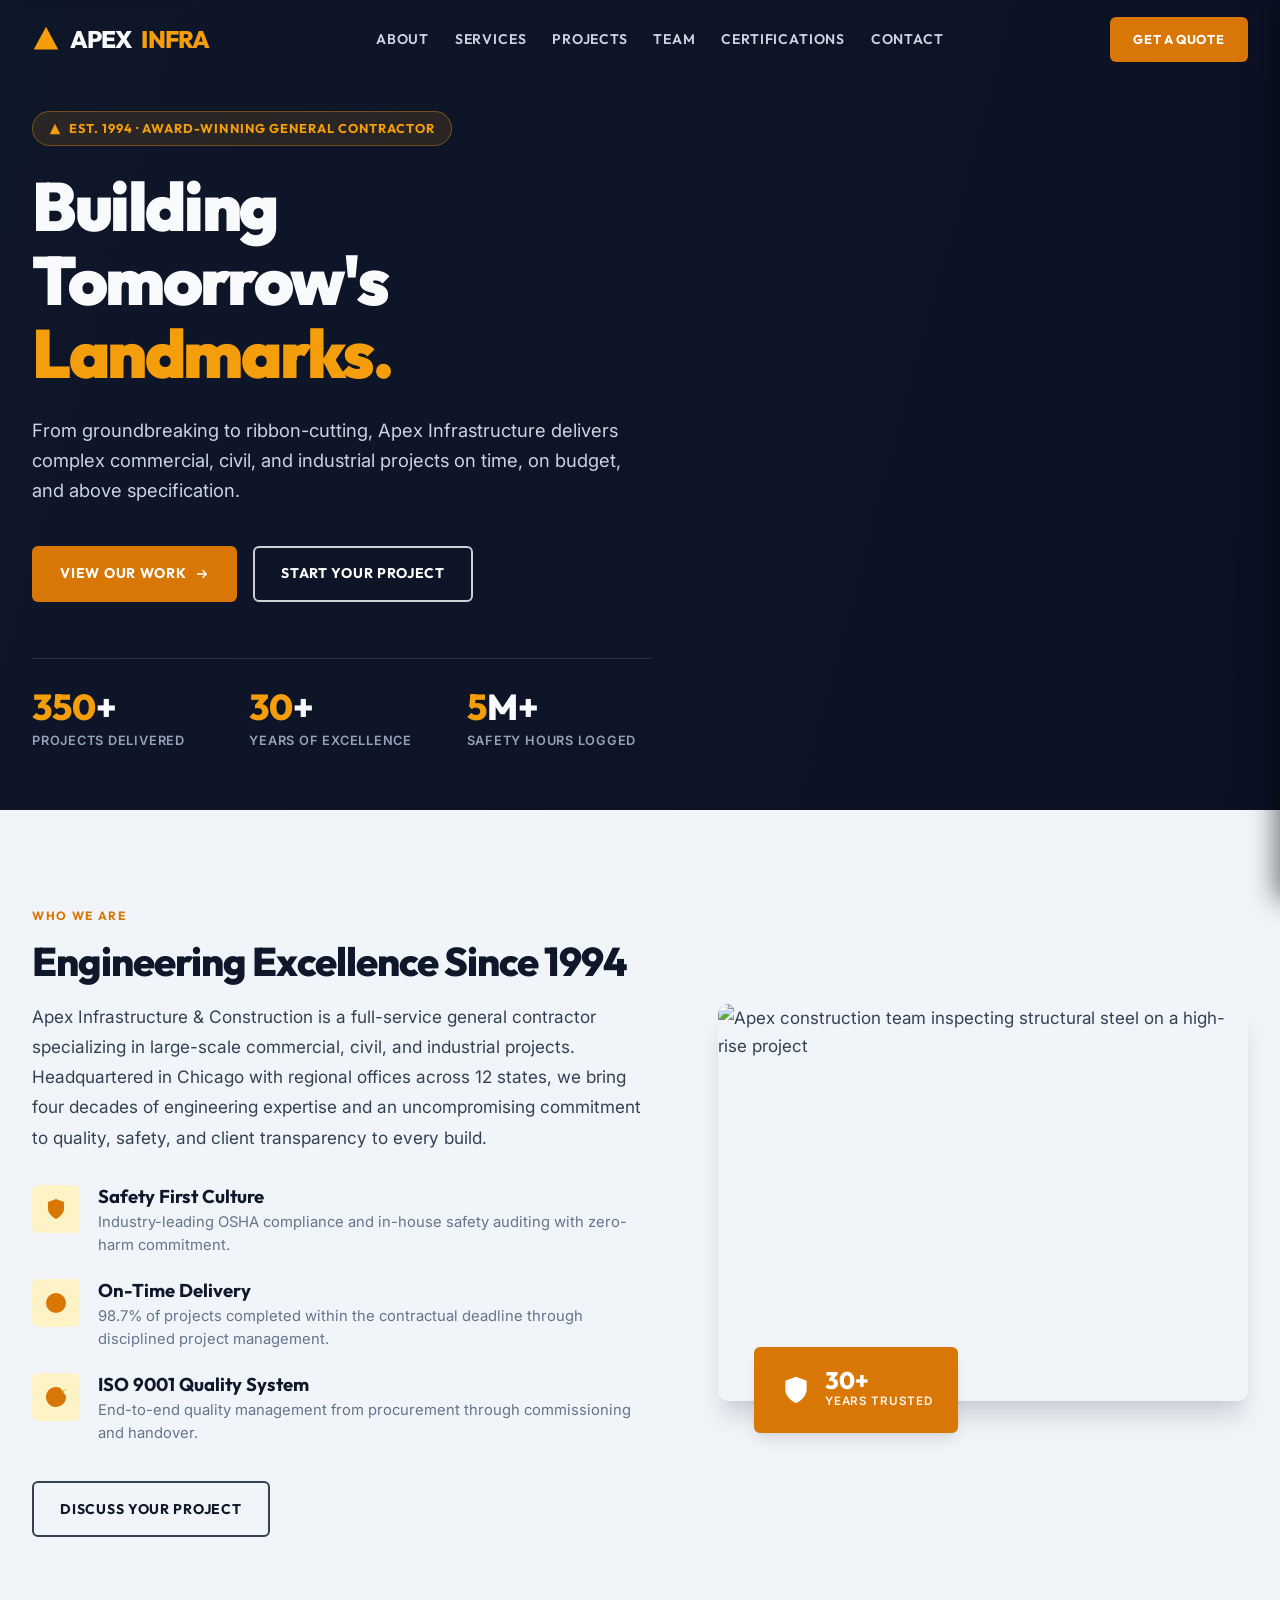
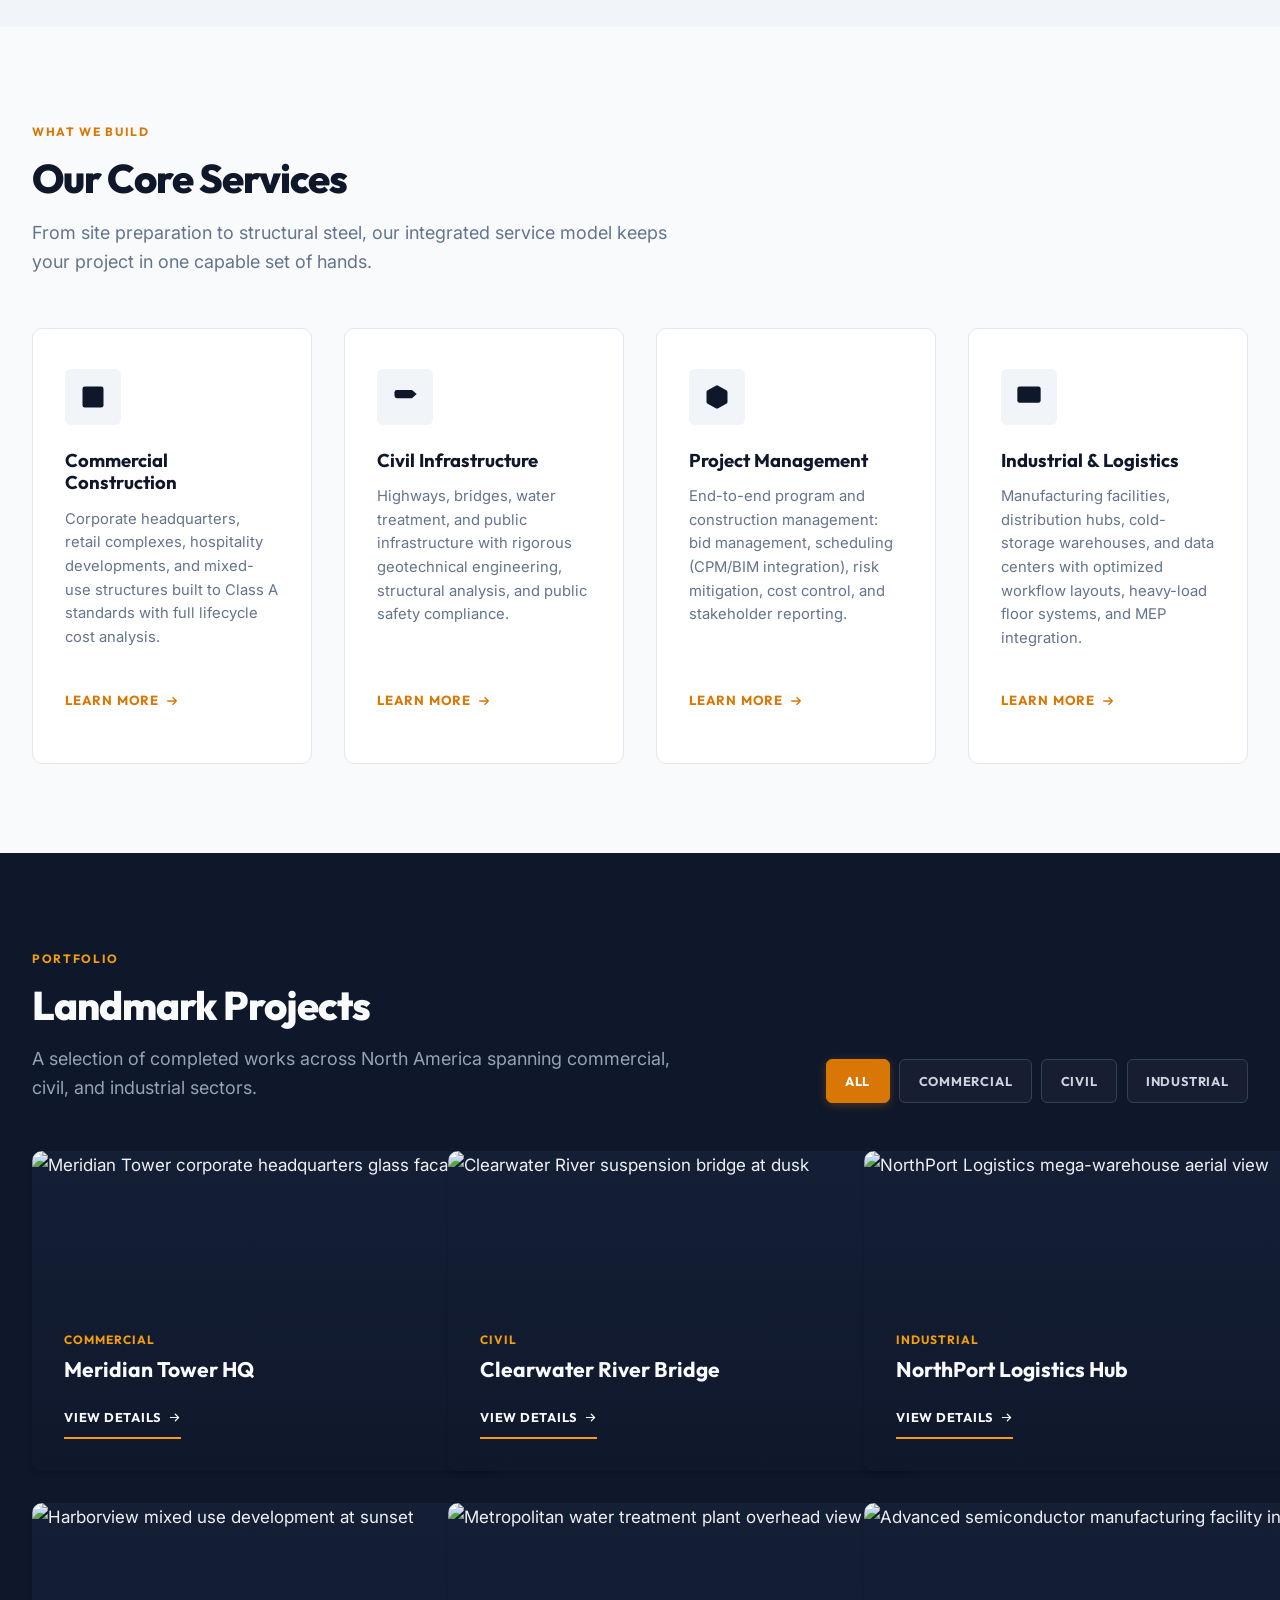
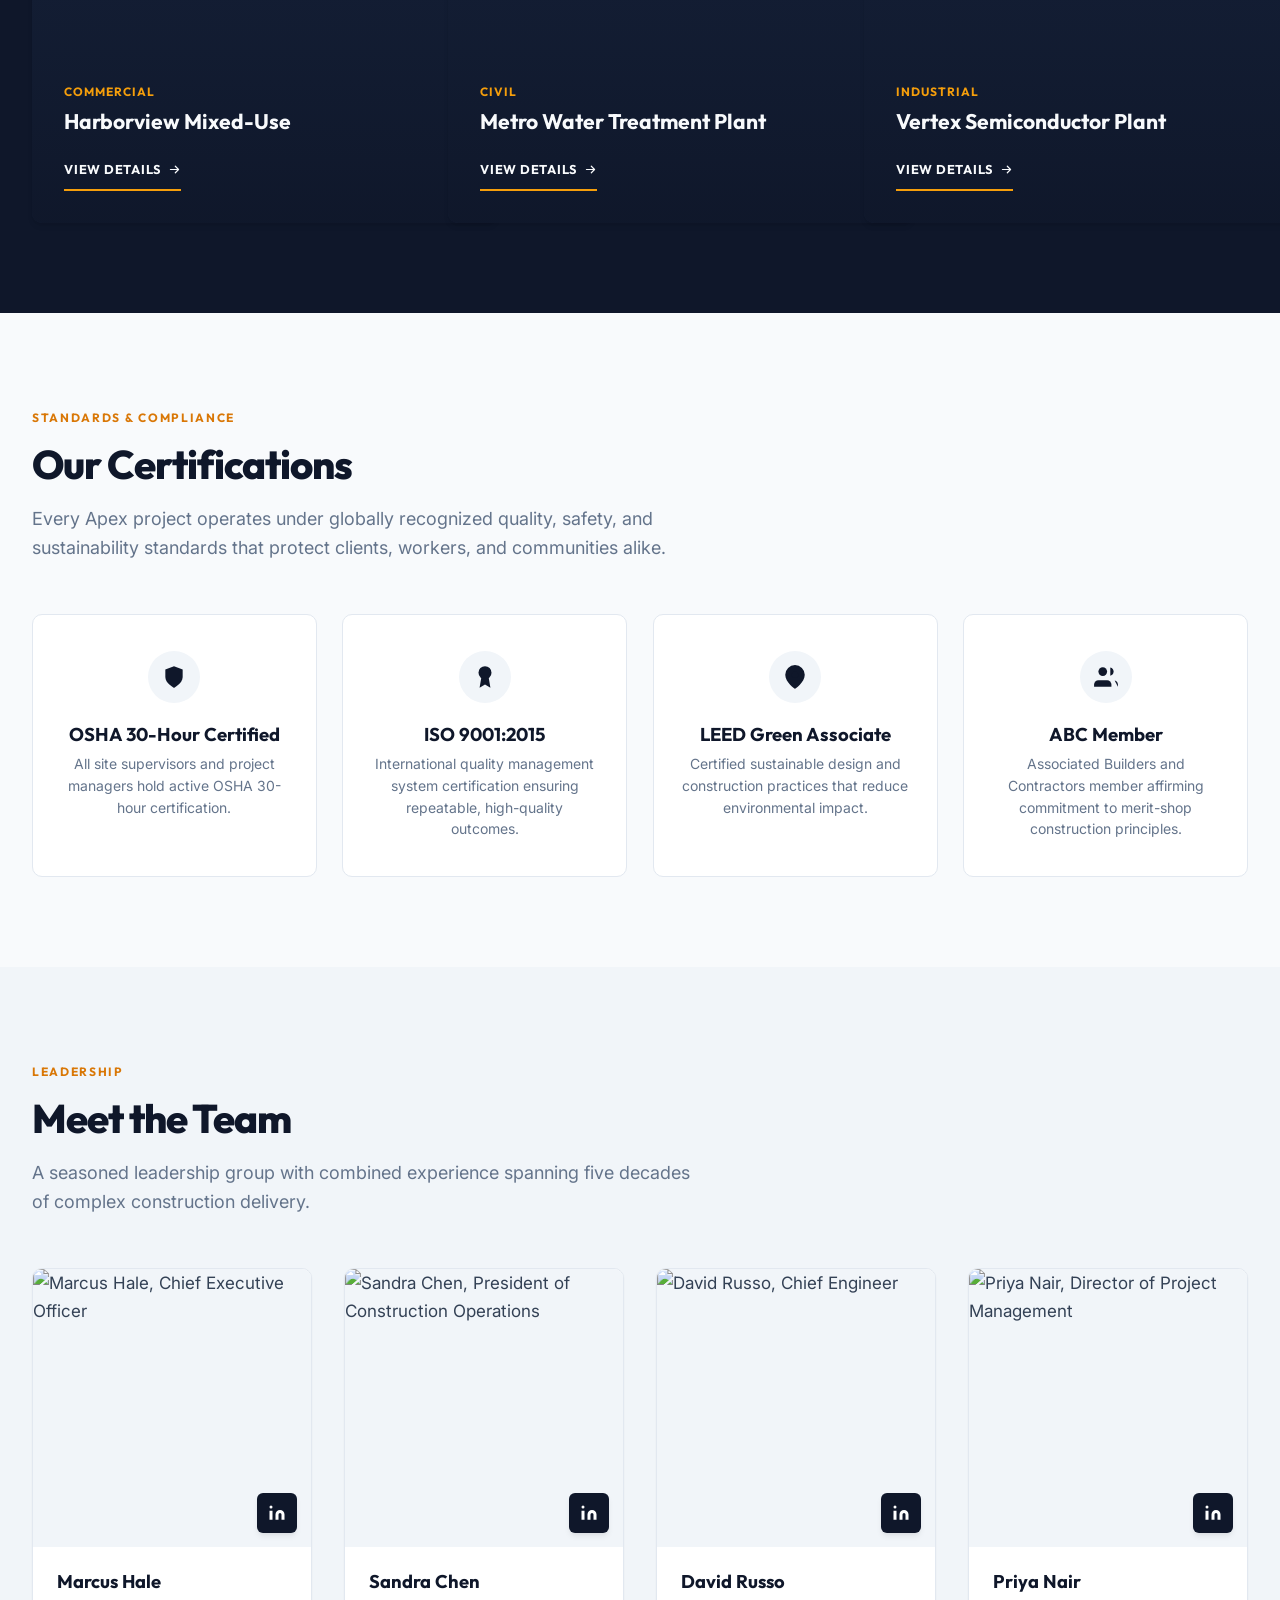
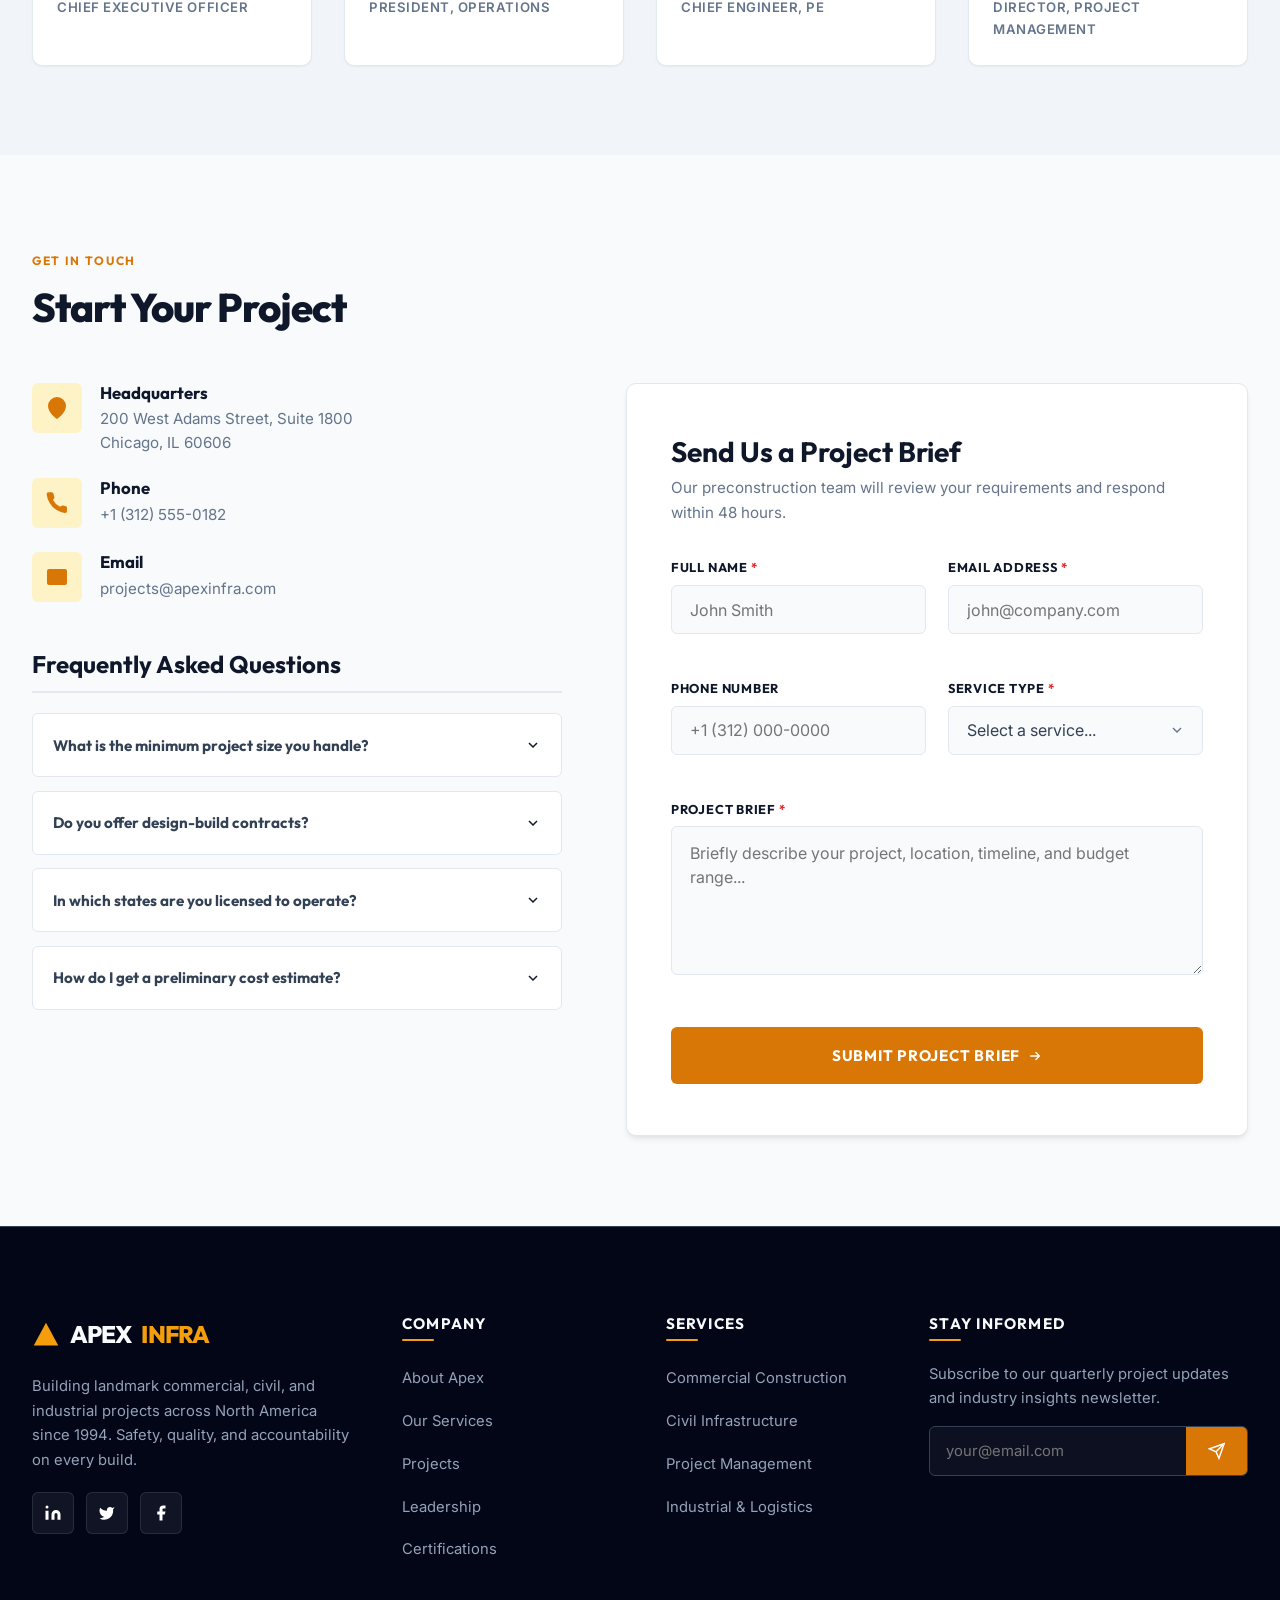
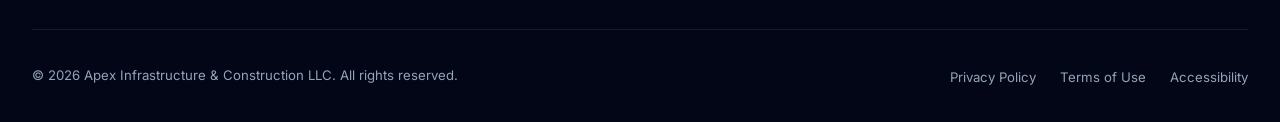
==== commit 09230df4: "new" ====
--- a/index.html
+++ b/index.html
@@ -9,20 +9,24 @@
   <meta property="og:description" content="Premier commercial, civil, and industrial construction firm delivering landmark projects with unmatched safety and quality standards." />
   <meta property="og:type" content="website" />
   <title>Apex Infrastructure & Construction | Building Tomorrow's Landmarks</title>
-  <link rel="stylesheet" href="css/style.css" />
   <link rel="preconnect" href="https://fonts.googleapis.com" />
   <link rel="preconnect" href="https://fonts.gstatic.com" crossorigin />
+  <link href="https://fonts.googleapis.com/css2?family=Inter:wght@300;400;500;600;700&family=Outfit:wght@400;500;600;700;800;900&display=swap" rel="stylesheet" />
+  <link rel="stylesheet" href="css/style.css" />
 </head>
 <body class="preload">
+
+  <!-- Skip to Main Content Link for Screen Readers and Keyboard Navigation -->
+  <a href="#main-content" class="skip-link">Skip to main content</a>
 
   <!-- ============================================================
        HEADER & NAVIGATION
   ============================================================ -->
   <header class="header" id="site-header" role="banner">
-    <div class="container">
+    <div class="container header-container">
       <!-- Logo -->
       <a href="#" class="logo" aria-label="Apex Infrastructure Home">
-        <svg viewBox="0 0 32 32" aria-hidden="true">
+        <svg viewBox="0 0 32 32" aria-hidden="true" focusable="false">
           <polygon points="16,2 30,28 2,28" />
         </svg>
         APEX<span>INFRA</span>
@@ -47,9 +51,9 @@
 
       <!-- Mobile Hamburger Toggle -->
       <button class="nav-toggle" id="nav-toggle" aria-label="Open navigation menu" aria-expanded="false" aria-controls="mobile-nav">
-        <span></span>
-        <span></span>
-        <span></span>
+        <span class="nav-toggle-bar"></span>
+        <span class="nav-toggle-bar"></span>
+        <span class="nav-toggle-bar"></span>
       </button>
     </div>
   </header>
@@ -58,7 +62,21 @@
   <div class="mobile-nav-backdrop" id="mobile-nav-backdrop" aria-hidden="true"></div>
 
   <!-- Mobile Nav Drawer -->
-  <nav class="mobile-nav-drawer" id="mobile-nav" aria-label="Mobile navigation">
+  <nav class="mobile-nav-drawer" id="mobile-nav" aria-label="Mobile navigation" aria-hidden="true">
+    <div class="mobile-nav-header">
+      <a href="#" class="logo" aria-label="Apex Infrastructure Home">
+        <svg viewBox="0 0 32 32" aria-hidden="true" focusable="false">
+          <polygon points="16,2 30,28 2,28" />
+        </svg>
+        APEX<span>INFRA</span>
+      </a>
+      <button class="mobile-nav-close" id="mobile-nav-close" aria-label="Close navigation menu">
+        <svg viewBox="0 0 24 24" aria-hidden="true" focusable="false">
+          <line x1="18" y1="6" x2="6" y2="18"/>
+          <line x1="6" y1="6" x2="18" y2="18"/>
+        </svg>
+      </button>
+    </div>
     <ul class="nav-list" role="list">
       <li><a href="#about" class="nav-link">About</a></li>
       <li><a href="#services" class="nav-link">Services</a></li>
@@ -67,7 +85,9 @@
       <li><a href="#certifications" class="nav-link">Certifications</a></li>
       <li><a href="#contact" class="nav-link">Contact</a></li>
     </ul>
-    <a href="#contact" class="btn btn-primary" style="width:100%; justify-content:center;">Get a Free Quote</a>
+    <div class="mobile-nav-cta">
+      <a href="#contact" class="btn btn-primary">Get a Free Quote</a>
+    </div>
   </nav>
 
   <main id="main-content">
@@ -83,17 +103,17 @@
         <div class="hero-bg-slide" style="background-image:url('https://images.unsplash.com/photo-1486325212027-8081e485255e?w=1800&q=80&auto=format')"></div>
       </div>
 
-      <div class="container">
+      <div class="container hero-container">
         <div class="hero-content">
           <div class="hero-tagline" aria-hidden="true">
-            <svg viewBox="0 0 16 16" width="12" height="12" aria-hidden="true"><polygon points="8,1 15,15 1,15" fill="currentColor"/></svg>
+            <svg viewBox="0 0 16 16" width="12" height="12" aria-hidden="true" focusable="false"><polygon points="8,1 15,15 1,15" fill="currentColor"/></svg>
             Est. 1994 · Award-Winning General Contractor
           </div>
 
           <h1 class="hero-title">
             Building<br />
             Tomorrow's<br />
-            <em style="font-style:normal; color:var(--color-accent);">Landmarks.</em>
+            <span class="hero-title-accent">Landmarks.</span>
           </h1>
 
           <p class="hero-desc">
@@ -103,13 +123,13 @@
           <div class="hero-actions">
             <a href="#projects" class="btn btn-primary" id="hero-cta-projects">
               View Our Work
-              <svg viewBox="0 0 16 16" width="14" height="14" aria-hidden="true"><path d="M3 8h10M9 4l4 4-4 4" stroke="currentColor" stroke-width="1.5" fill="none" stroke-linecap="round" stroke-linejoin="round"/></svg>
+              <svg viewBox="0 0 16 16" width="14" height="14" aria-hidden="true" focusable="false"><path d="M3 8h10M9 4l4 4-4 4" stroke="currentColor" stroke-width="1.5" fill="none" stroke-linecap="round" stroke-linejoin="round"/></svg>
             </a>
             <a href="#contact" class="btn btn-outline-white" id="hero-cta-contact">Start Your Project</a>
           </div>
 
           <!-- Stats -->
-          <div class="hero-stats" role="list">
+          <div class="hero-stats" role="list" aria-label="Key company achievements">
             <div class="hero-stat-item" role="listitem">
               <h3><span class="counter" data-target="350">0</span>+</h3>
               <p>Projects Delivered</p>
@@ -138,13 +158,13 @@
             <span class="section-tag">Who We Are</span>
             <h2 class="section-title" id="about-title">Engineering Excellence Since 1994</h2>
             <p class="about-desc">
-              Apex Infrastructure & Construction is a full-service general contractor specializing in large-scale commercial, civil, and industrial projects. Headquartered in Chicago with regional offices across 12 states, we bring four decades of engineering expertise and an uncompromising commitment to quality, safety, and client transparency to every build.
+              Apex Infrastructure &amp; Construction is a full-service general contractor specializing in large-scale commercial, civil, and industrial projects. Headquartered in Chicago with regional offices across 12 states, we bring four decades of engineering expertise and an uncompromising commitment to quality, safety, and client transparency to every build.
             </p>
 
             <div class="about-pillars">
               <div class="pillar-item">
                 <div class="pillar-icon" aria-hidden="true">
-                  <svg viewBox="0 0 24 24"><path d="M12 22s8-4 8-10V5l-8-3-8 3v7c0 6 8 10 8 10z"/></svg>
+                  <svg viewBox="0 0 24 24" focusable="false"><path d="M12 22s8-4 8-10V5l-8-3-8 3v7c0 6 8 10 8 10z"/></svg>
                 </div>
                 <div class="pillar-text">
                   <h4>Safety First Culture</h4>
@@ -153,7 +173,7 @@
               </div>
               <div class="pillar-item">
                 <div class="pillar-icon" aria-hidden="true">
-                  <svg viewBox="0 0 24 24"><circle cx="12" cy="12" r="10"/><polyline points="12 6 12 12 16 14"/></svg>
+                  <svg viewBox="0 0 24 24" focusable="false"><circle cx="12" cy="12" r="10"/><polyline points="12 6 12 12 16 14"/></svg>
                 </div>
                 <div class="pillar-text">
                   <h4>On-Time Delivery</h4>
@@ -162,7 +182,7 @@
               </div>
               <div class="pillar-item">
                 <div class="pillar-icon" aria-hidden="true">
-                  <svg viewBox="0 0 24 24"><path d="M22 11.08V12a10 10 0 1 1-5.93-9.14"/><polyline points="22 4 12 14.01 9 11.01"/></svg>
+                  <svg viewBox="0 0 24 24" focusable="false"><path d="M22 11.08V12a10 10 0 1 1-5.93-9.14"/><polyline points="22 4 12 14.01 9 11.01"/></svg>
                 </div>
                 <div class="pillar-text">
                   <h4>ISO 9001 Quality System</h4>
@@ -175,16 +195,18 @@
 
           <!-- Image Side -->
           <div class="about-image-wrapper reveal" style="transition-delay:0.15s">
-            <img
-              src="https://images.unsplash.com/photo-1541888946425-d81bb19240f5?w=800&q=80&auto=format"
-              alt="Apex construction team inspecting structural steel on a high-rise project"
-              class="about-image"
-              loading="lazy"
-              width="800"
-              height="600"
-            />
+            <div class="about-image-container">
+              <img
+                src="https://images.unsplash.com/photo-1541888946425-d81bb19240f5?w=800&q=80&auto=format"
+                alt="Apex construction team inspecting structural steel on a high-rise project"
+                class="about-image"
+                loading="lazy"
+                width="800"
+                height="600"
+              />
+            </div>
             <div class="about-badge" aria-label="30 plus years of industry experience">
-              <svg viewBox="0 0 24 24" aria-hidden="true"><path d="M12 22s8-4 8-10V5l-8-3-8 3v7c0 6 8 10 8 10z"/></svg>
+              <svg viewBox="0 0 24 24" aria-hidden="true" focusable="false"><path d="M12 22s8-4 8-10V5l-8-3-8 3v7c0 6 8 10 8 10z"/></svg>
               <div class="about-badge-text">
                 <h4>30+</h4>
                 <p>Years Trusted</p>
@@ -200,58 +222,60 @@
     ============================================================ -->
     <section class="section-padding" id="services" aria-labelledby="services-title">
       <div class="container">
-        <span class="section-tag">What We Build</span>
-        <h2 class="section-title" id="services-title">Our Core Services</h2>
-        <p class="section-desc">From site preparation to structural steel, our integrated service model keeps your project on one capable set of hands.</p>
+        <div class="section-header">
+          <span class="section-tag">What We Build</span>
+          <h2 class="section-title" id="services-title">Our Core Services</h2>
+          <p class="section-desc">From site preparation to structural steel, our integrated service model keeps your project in one capable set of hands.</p>
+        </div>
 
         <div class="services-grid">
 
           <article class="service-card reveal" id="service-commercial">
             <div class="service-icon" aria-hidden="true">
-              <svg viewBox="0 0 24 24"><rect x="3" y="3" width="18" height="18" rx="2" ry="2"/><line x1="3" y1="9" x2="21" y2="9"/><line x1="3" y1="15" x2="21" y2="15"/><line x1="9" y1="3" x2="9" y2="21"/><line x1="15" y1="3" x2="15" y2="21"/></svg>
+              <svg viewBox="0 0 24 24" focusable="false"><rect x="3" y="3" width="18" height="18" rx="2" ry="2"/><line x1="3" y1="9" x2="21" y2="9"/><line x1="3" y1="15" x2="21" y2="15"/><line x1="9" y1="3" x2="9" y2="21"/><line x1="15" y1="3" x2="15" y2="21"/></svg>
             </div>
             <h3>Commercial Construction</h3>
             <p>Corporate headquarters, retail complexes, hospitality developments, and mixed-use structures built to Class A standards with full lifecycle cost analysis.</p>
-            <span class="service-link" aria-hidden="true">
+            <a href="#contact" class="service-link" aria-label="Learn more about Commercial Construction">
               Learn More
-              <svg viewBox="0 0 16 16"><path d="M3 8h10M9 4l4 4-4 4" stroke="currentColor" stroke-width="1.5" fill="none" stroke-linecap="round" stroke-linejoin="round"/></svg>
-            </span>
+              <svg viewBox="0 0 16 16" aria-hidden="true" focusable="false"><path d="M3 8h10M9 4l4 4-4 4" stroke="currentColor" stroke-width="1.5" fill="none" stroke-linecap="round" stroke-linejoin="round"/></svg>
+            </a>
           </article>
 
           <article class="service-card reveal" id="service-civil" style="transition-delay:0.1s">
             <div class="service-icon" aria-hidden="true">
-              <svg viewBox="0 0 24 24"><path d="M18 6H5a2 2 0 0 0-2 2v3a2 2 0 0 0 2 2h13l4-3.5L18 6z"/><path d="M12 12v9"/><path d="M12 2v4"/></svg>
+              <svg viewBox="0 0 24 24" focusable="false"><path d="M18 6H5a2 2 0 0 0-2 2v3a2 2 0 0 0 2 2h13l4-3.5L18 6z"/><path d="M12 12v9"/><path d="M12 2v4"/></svg>
             </div>
             <h3>Civil Infrastructure</h3>
             <p>Highways, bridges, water treatment, and public infrastructure with rigorous geotechnical engineering, structural analysis, and public safety compliance.</p>
-            <span class="service-link" aria-hidden="true">
+            <a href="#contact" class="service-link" aria-label="Learn more about Civil Infrastructure">
               Learn More
-              <svg viewBox="0 0 16 16"><path d="M3 8h10M9 4l4 4-4 4" stroke="currentColor" stroke-width="1.5" fill="none" stroke-linecap="round" stroke-linejoin="round"/></svg>
-            </span>
+              <svg viewBox="0 0 16 16" aria-hidden="true" focusable="false"><path d="M3 8h10M9 4l4 4-4 4" stroke="currentColor" stroke-width="1.5" fill="none" stroke-linecap="round" stroke-linejoin="round"/></svg>
+            </a>
           </article>
 
           <article class="service-card reveal" id="service-management" style="transition-delay:0.2s">
             <div class="service-icon" aria-hidden="true">
-              <svg viewBox="0 0 24 24"><path d="M21 16V8a2 2 0 0 0-1-1.73l-7-4a2 2 0 0 0-2 0l-7 4A2 2 0 0 0 3 8v8a2 2 0 0 0 1 1.73l7 4a2 2 0 0 0 2 0l7-4A2 2 0 0 0 21 16z"/></svg>
+              <svg viewBox="0 0 24 24" focusable="false"><path d="M21 16V8a2 2 0 0 0-1-1.73l-7-4a2 2 0 0 0-2 0l-7 4A2 2 0 0 0 3 8v8a2 2 0 0 0 1 1.73l7 4a2 2 0 0 0 2 0l7-4A2 2 0 0 0 21 16z"/></svg>
             </div>
             <h3>Project Management</h3>
             <p>End-to-end program and construction management: bid management, scheduling (CPM/BIM integration), risk mitigation, cost control, and stakeholder reporting.</p>
-            <span class="service-link" aria-hidden="true">
+            <a href="#contact" class="service-link" aria-label="Learn more about Project Management">
               Learn More
-              <svg viewBox="0 0 16 16"><path d="M3 8h10M9 4l4 4-4 4" stroke="currentColor" stroke-width="1.5" fill="none" stroke-linecap="round" stroke-linejoin="round"/></svg>
-            </span>
+              <svg viewBox="0 0 16 16" aria-hidden="true" focusable="false"><path d="M3 8h10M9 4l4 4-4 4" stroke="currentColor" stroke-width="1.5" fill="none" stroke-linecap="round" stroke-linejoin="round"/></svg>
+            </a>
           </article>
 
           <article class="service-card reveal" id="service-industrial" style="transition-delay:0.3s">
             <div class="service-icon" aria-hidden="true">
-              <svg viewBox="0 0 24 24"><rect x="2" y="3" width="20" height="14" rx="2" ry="2"/><line x1="8" y1="21" x2="16" y2="21"/><line x1="12" y1="17" x2="12" y2="21"/></svg>
-            </div>
-            <h3>Industrial & Logistics</h3>
+              <svg viewBox="0 0 24 24" focusable="false"><rect x="2" y="3" width="20" height="14" rx="2" ry="2"/><line x1="8" y1="21" x2="16" y2="21"/><line x1="12" y1="17" x2="12" y2="21"/></svg>
+            </div>
+            <h3>Industrial &amp; Logistics</h3>
             <p>Manufacturing facilities, distribution hubs, cold-storage warehouses, and data centers with optimized workflow layouts, heavy-load floor systems, and MEP integration.</p>
-            <span class="service-link" aria-hidden="true">
+            <a href="#contact" class="service-link" aria-label="Learn more about Industrial & Logistics">
               Learn More
-              <svg viewBox="0 0 16 16"><path d="M3 8h10M9 4l4 4-4 4" stroke="currentColor" stroke-width="1.5" fill="none" stroke-linecap="round" stroke-linejoin="round"/></svg>
-            </span>
+              <svg viewBox="0 0 16 16" aria-hidden="true" focusable="false"><path d="M3 8h10M9 4l4 4-4 4" stroke="currentColor" stroke-width="1.5" fill="none" stroke-linecap="round" stroke-linejoin="round"/></svg>
+            </a>
           </article>
 
         </div>
@@ -264,7 +288,7 @@
     <section class="section-padding bg-dark" id="projects" aria-labelledby="projects-title">
       <div class="container">
         <div class="projects-header">
-          <div>
+          <div class="projects-header-text">
             <span class="section-tag">Portfolio</span>
             <h2 class="section-title" id="projects-title">Landmark Projects</h2>
             <p class="section-desc">A selection of completed works across North America spanning commercial, civil, and industrial sectors.</p>
@@ -288,8 +312,8 @@
               <p class="project-cat">Commercial</p>
               <h3 class="project-title">Meridian Tower HQ</h3>
               <button class="project-details-btn" aria-label="View details for Meridian Tower HQ">
-                View Details
-                <svg viewBox="0 0 16 16" aria-hidden="true"><path d="M3 8h10M9 4l4 4-4 4" stroke="currentColor" stroke-width="1.5" fill="none" stroke-linecap="round" stroke-linejoin="round"/></svg>
+                <span>View Details</span>
+                <svg viewBox="0 0 16 16" aria-hidden="true" focusable="false"><path d="M3 8h10M9 4l4 4-4 4" stroke="currentColor" stroke-width="1.5" fill="none" stroke-linecap="round" stroke-linejoin="round"/></svg>
               </button>
             </div>
           </article>
@@ -300,8 +324,8 @@
               <p class="project-cat">Civil</p>
               <h3 class="project-title">Clearwater River Bridge</h3>
               <button class="project-details-btn" aria-label="View details for Clearwater River Bridge">
-                View Details
-                <svg viewBox="0 0 16 16" aria-hidden="true"><path d="M3 8h10M9 4l4 4-4 4" stroke="currentColor" stroke-width="1.5" fill="none" stroke-linecap="round" stroke-linejoin="round"/></svg>
+                <span>View Details</span>
+                <svg viewBox="0 0 16 16" aria-hidden="true" focusable="false"><path d="M3 8h10M9 4l4 4-4 4" stroke="currentColor" stroke-width="1.5" fill="none" stroke-linecap="round" stroke-linejoin="round"/></svg>
               </button>
             </div>
           </article>
@@ -312,8 +336,8 @@
               <p class="project-cat">Industrial</p>
               <h3 class="project-title">NorthPort Logistics Hub</h3>
               <button class="project-details-btn" aria-label="View details for NorthPort Logistics Hub">
-                View Details
-                <svg viewBox="0 0 16 16" aria-hidden="true"><path d="M3 8h10M9 4l4 4-4 4" stroke="currentColor" stroke-width="1.5" fill="none" stroke-linecap="round" stroke-linejoin="round"/></svg>
+                <span>View Details</span>
+                <svg viewBox="0 0 16 16" aria-hidden="true" focusable="false"><path d="M3 8h10M9 4l4 4-4 4" stroke="currentColor" stroke-width="1.5" fill="none" stroke-linecap="round" stroke-linejoin="round"/></svg>
               </button>
             </div>
           </article>
@@ -324,8 +348,8 @@
               <p class="project-cat">Commercial</p>
               <h3 class="project-title">Harborview Mixed-Use</h3>
               <button class="project-details-btn" aria-label="View details for Harborview Mixed-Use">
-                View Details
-                <svg viewBox="0 0 16 16" aria-hidden="true"><path d="M3 8h10M9 4l4 4-4 4" stroke="currentColor" stroke-width="1.5" fill="none" stroke-linecap="round" stroke-linejoin="round"/></svg>
+                <span>View Details</span>
+                <svg viewBox="0 0 16 16" aria-hidden="true" focusable="false"><path d="M3 8h10M9 4l4 4-4 4" stroke="currentColor" stroke-width="1.5" fill="none" stroke-linecap="round" stroke-linejoin="round"/></svg>
               </button>
             </div>
           </article>
@@ -336,8 +360,8 @@
               <p class="project-cat">Civil</p>
               <h3 class="project-title">Metro Water Treatment Plant</h3>
               <button class="project-details-btn" aria-label="View details for Metro Water Treatment Plant">
-                View Details
-                <svg viewBox="0 0 16 16" aria-hidden="true"><path d="M3 8h10M9 4l4 4-4 4" stroke="currentColor" stroke-width="1.5" fill="none" stroke-linecap="round" stroke-linejoin="round"/></svg>
+                <span>View Details</span>
+                <svg viewBox="0 0 16 16" aria-hidden="true" focusable="false"><path d="M3 8h10M9 4l4 4-4 4" stroke="currentColor" stroke-width="1.5" fill="none" stroke-linecap="round" stroke-linejoin="round"/></svg>
               </button>
             </div>
           </article>
@@ -348,8 +372,8 @@
               <p class="project-cat">Industrial</p>
               <h3 class="project-title">Vertex Semiconductor Plant</h3>
               <button class="project-details-btn" aria-label="View details for Vertex Semiconductor Plant">
-                View Details
-                <svg viewBox="0 0 16 16" aria-hidden="true"><path d="M3 8h10M9 4l4 4-4 4" stroke="currentColor" stroke-width="1.5" fill="none" stroke-linecap="round" stroke-linejoin="round"/></svg>
+                <span>View Details</span>
+                <svg viewBox="0 0 16 16" aria-hidden="true" focusable="false"><path d="M3 8h10M9 4l4 4-4 4" stroke="currentColor" stroke-width="1.5" fill="none" stroke-linecap="round" stroke-linejoin="round"/></svg>
               </button>
             </div>
           </article>
@@ -361,11 +385,11 @@
     <!-- ============================================================
          PROJECT DETAIL MODAL
     ============================================================ -->
-    <div class="modal" id="project-modal" role="dialog" aria-modal="true" aria-labelledby="modal-title-text">
+    <div class="modal" id="project-modal" role="dialog" aria-modal="true" aria-labelledby="modal-title-text" aria-hidden="true">
       <div class="modal-backdrop" id="modal-backdrop"></div>
       <div class="modal-container">
         <button class="modal-close" id="modal-close-btn" aria-label="Close project details">
-          <svg viewBox="0 0 24 24" aria-hidden="true"><line x1="18" y1="6" x2="6" y2="18"/><line x1="6" y1="6" x2="18" y2="18"/></svg>
+          <svg viewBox="0 0 24 24" aria-hidden="true" focusable="false"><line x1="18" y1="6" x2="6" y2="18"/><line x1="6" y1="6" x2="18" y2="18"/></svg>
         </button>
         <div class="modal-img-side" id="modal-img" role="img" aria-label="Project image"></div>
         <div class="modal-content-side">
@@ -382,14 +406,16 @@
     ============================================================ -->
     <section class="section-padding" id="certifications" aria-labelledby="certs-title">
       <div class="container">
-        <span class="section-tag">Standards & Compliance</span>
-        <h2 class="section-title" id="certs-title">Our Certifications</h2>
-        <p class="section-desc">Every Apex project operates under globally recognized quality, safety, and sustainability standards that protect clients, workers, and communities alike.</p>
+        <div class="section-header">
+          <span class="section-tag">Standards &amp; Compliance</span>
+          <h2 class="section-title" id="certs-title">Our Certifications</h2>
+          <p class="section-desc">Every Apex project operates under globally recognized quality, safety, and sustainability standards that protect clients, workers, and communities alike.</p>
+        </div>
 
         <div class="certs-grid">
           <div class="cert-card reveal">
             <div class="cert-icon" aria-hidden="true">
-              <svg viewBox="0 0 24 24"><path d="M12 22s8-4 8-10V5l-8-3-8 3v7c0 6 8 10 8 10z"/></svg>
+              <svg viewBox="0 0 24 24" focusable="false"><path d="M12 22s8-4 8-10V5l-8-3-8 3v7c0 6 8 10 8 10z"/></svg>
             </div>
             <h4>OSHA 30-Hour Certified</h4>
             <p>All site supervisors and project managers hold active OSHA 30-hour certification.</p>
@@ -397,7 +423,7 @@
 
           <div class="cert-card reveal" style="transition-delay:0.1s">
             <div class="cert-icon" aria-hidden="true">
-              <svg viewBox="0 0 24 24"><circle cx="12" cy="8" r="6"/><path d="M15.477 12.89L17 22l-5-3-5 3 1.523-9.11"/></svg>
+              <svg viewBox="0 0 24 24" focusable="false"><circle cx="12" cy="8" r="6"/><path d="M15.477 12.89L17 22l-5-3-5 3 1.523-9.11"/></svg>
             </div>
             <h4>ISO 9001:2015</h4>
             <p>International quality management system certification ensuring repeatable, high-quality outcomes.</p>
@@ -405,7 +431,7 @@
 
           <div class="cert-card reveal" style="transition-delay:0.2s">
             <div class="cert-icon" aria-hidden="true">
-              <svg viewBox="0 0 24 24"><path d="M21 10c0 7-9 13-9 13s-9-6-9-13a9 9 0 0 1 18 0z"/><circle cx="12" cy="10" r="3"/></svg>
+              <svg viewBox="0 0 24 24" focusable="false"><path d="M21 10c0 7-9 13-9 13s-9-6-9-13a9 9 0 0 1 18 0z"/><circle cx="12" cy="10" r="3"/></svg>
             </div>
             <h4>LEED Green Associate</h4>
             <p>Certified sustainable design and construction practices that reduce environmental impact.</p>
@@ -413,7 +439,7 @@
 
           <div class="cert-card reveal" style="transition-delay:0.3s">
             <div class="cert-icon" aria-hidden="true">
-              <svg viewBox="0 0 24 24"><path d="M17 21v-2a4 4 0 0 0-4-4H5a4 4 0 0 0-4 4v2"/><circle cx="9" cy="7" r="4"/><path d="M23 21v-2a4 4 0 0 0-3-3.87"/><path d="M16 3.13a4 4 0 0 1 0 7.75"/></svg>
+              <svg viewBox="0 0 24 24" focusable="false"><path d="M17 21v-2a4 4 0 0 0-4-4H5a4 4 0 0 0-4 4v2"/><circle cx="9" cy="7" r="4"/><path d="M23 21v-2a4 4 0 0 0-3-3.87"/><path d="M16 3.13a4 4 0 0 1 0 7.75"/></svg>
             </div>
             <h4>ABC Member</h4>
             <p>Associated Builders and Contractors member affirming commitment to merit-shop construction principles.</p>
@@ -427,18 +453,20 @@
     ============================================================ -->
     <section class="section-padding bg-alt" id="team" aria-labelledby="team-title">
       <div class="container">
-        <span class="section-tag">Leadership</span>
-        <h2 class="section-title" id="team-title">Meet the Team</h2>
-        <p class="section-desc">A seasoned leadership group with combined experience spanning five decades of complex construction delivery.</p>
+        <div class="section-header">
+          <span class="section-tag">Leadership</span>
+          <h2 class="section-title" id="team-title">Meet the Team</h2>
+          <p class="section-desc">A seasoned leadership group with combined experience spanning five decades of complex construction delivery.</p>
+        </div>
 
         <div class="team-grid">
 
           <div class="team-card reveal">
             <div class="team-photo-box">
               <img class="team-photo" src="https://images.unsplash.com/photo-1560250097-0b93528c311a?w=400&q=80&auto=format&fit=crop&crop=face" alt="Marcus Hale, Chief Executive Officer" loading="lazy" width="400" height="400" />
-              <div class="team-socials" aria-hidden="true">
-                <a href="#" class="team-social-btn" aria-label="Marcus Hale on LinkedIn" tabindex="-1">
-                  <svg viewBox="0 0 24 24"><path d="M16 8a6 6 0 0 1 6 6v7h-4v-7a2 2 0 0 0-2-2 2 2 0 0 0-2 2v7h-4v-7a6 6 0 0 1 6-6z"/><rect x="2" y="9" width="4" height="12"/><circle cx="4" cy="4" r="2"/></svg>
+              <div class="team-socials" aria-label="Marcus Hale social profiles">
+                <a href="#" class="team-social-btn" aria-label="Marcus Hale on LinkedIn">
+                  <svg viewBox="0 0 24 24" aria-hidden="true" focusable="false"><path d="M16 8a6 6 0 0 1 6 6v7h-4v-7a2 2 0 0 0-2-2 2 2 0 0 0-2 2v7h-4v-7a6 6 0 0 1 6-6z"/><rect x="2" y="9" width="4" height="12"/><circle cx="4" cy="4" r="2"/></svg>
                 </a>
               </div>
             </div>
@@ -451,9 +479,9 @@
           <div class="team-card reveal" style="transition-delay:0.1s">
             <div class="team-photo-box">
               <img class="team-photo" src="https://images.unsplash.com/photo-1573496359142-b8d87734a5a2?w=400&q=80&auto=format&fit=crop&crop=face" alt="Sandra Chen, President of Construction Operations" loading="lazy" width="400" height="400" />
-              <div class="team-socials" aria-hidden="true">
-                <a href="#" class="team-social-btn" aria-label="Sandra Chen on LinkedIn" tabindex="-1">
-                  <svg viewBox="0 0 24 24"><path d="M16 8a6 6 0 0 1 6 6v7h-4v-7a2 2 0 0 0-2-2 2 2 0 0 0-2 2v7h-4v-7a6 6 0 0 1 6-6z"/><rect x="2" y="9" width="4" height="12"/><circle cx="4" cy="4" r="2"/></svg>
+              <div class="team-socials" aria-label="Sandra Chen social profiles">
+                <a href="#" class="team-social-btn" aria-label="Sandra Chen on LinkedIn">
+                  <svg viewBox="0 0 24 24" aria-hidden="true" focusable="false"><path d="M16 8a6 6 0 0 1 6 6v7h-4v-7a2 2 0 0 0-2-2 2 2 0 0 0-2 2v7h-4v-7a6 6 0 0 1 6-6z"/><rect x="2" y="9" width="4" height="12"/><circle cx="4" cy="4" r="2"/></svg>
                 </a>
               </div>
             </div>
@@ -466,9 +494,9 @@
           <div class="team-card reveal" style="transition-delay:0.2s">
             <div class="team-photo-box">
               <img class="team-photo" src="https://images.unsplash.com/photo-1507003211169-0a1dd7228f2d?w=400&q=80&auto=format&fit=crop&crop=face" alt="David Russo, Chief Engineer" loading="lazy" width="400" height="400" />
-              <div class="team-socials" aria-hidden="true">
-                <a href="#" class="team-social-btn" aria-label="David Russo on LinkedIn" tabindex="-1">
-                  <svg viewBox="0 0 24 24"><path d="M16 8a6 6 0 0 1 6 6v7h-4v-7a2 2 0 0 0-2-2 2 2 0 0 0-2 2v7h-4v-7a6 6 0 0 1 6-6z"/><rect x="2" y="9" width="4" height="12"/><circle cx="4" cy="4" r="2"/></svg>
+              <div class="team-socials" aria-label="David Russo social profiles">
+                <a href="#" class="team-social-btn" aria-label="David Russo on LinkedIn">
+                  <svg viewBox="0 0 24 24" aria-hidden="true" focusable="false"><path d="M16 8a6 6 0 0 1 6 6v7h-4v-7a2 2 0 0 0-2-2 2 2 0 0 0-2 2v7h-4v-7a6 6 0 0 1 6-6z"/><rect x="2" y="9" width="4" height="12"/><circle cx="4" cy="4" r="2"/></svg>
                 </a>
               </div>
             </div>
@@ -481,9 +509,9 @@
           <div class="team-card reveal" style="transition-delay:0.3s">
             <div class="team-photo-box">
               <img class="team-photo" src="https://images.unsplash.com/photo-1580489944761-15a19d654956?w=400&q=80&auto=format&fit=crop&crop=face" alt="Priya Nair, Director of Project Management" loading="lazy" width="400" height="400" />
-              <div class="team-socials" aria-hidden="true">
-                <a href="#" class="team-social-btn" aria-label="Priya Nair on LinkedIn" tabindex="-1">
-                  <svg viewBox="0 0 24 24"><path d="M16 8a6 6 0 0 1 6 6v7h-4v-7a2 2 0 0 0-2-2 2 2 0 0 0-2 2v7h-4v-7a6 6 0 0 1 6-6z"/><rect x="2" y="9" width="4" height="12"/><circle cx="4" cy="4" r="2"/></svg>
+              <div class="team-socials" aria-label="Priya Nair social profiles">
+                <a href="#" class="team-social-btn" aria-label="Priya Nair on LinkedIn">
+                  <svg viewBox="0 0 24 24" aria-hidden="true" focusable="false"><path d="M16 8a6 6 0 0 1 6 6v7h-4v-7a2 2 0 0 0-2-2 2 2 0 0 0-2 2v7h-4v-7a6 6 0 0 1 6-6z"/><rect x="2" y="9" width="4" height="12"/><circle cx="4" cy="4" r="2"/></svg>
                 </a>
               </div>
             </div>
@@ -502,8 +530,10 @@
     ============================================================ -->
     <section class="section-padding" id="contact" aria-labelledby="contact-title">
       <div class="container">
-        <span class="section-tag">Get In Touch</span>
-        <h2 class="section-title" id="contact-title">Start Your Project</h2>
+        <div class="section-header">
+          <span class="section-tag">Get In Touch</span>
+          <h2 class="section-title" id="contact-title">Start Your Project</h2>
+        </div>
 
         <div class="contact-grid">
 
@@ -512,7 +542,7 @@
             <div class="contact-details">
               <div class="contact-detail-item">
                 <div class="contact-detail-icon" aria-hidden="true">
-                  <svg viewBox="0 0 24 24"><path d="M21 10c0 7-9 13-9 13s-9-6-9-13a9 9 0 0 1 18 0z"/><circle cx="12" cy="10" r="3"/></svg>
+                  <svg viewBox="0 0 24 24" focusable="false"><path d="M21 10c0 7-9 13-9 13s-9-6-9-13a9 9 0 0 1 18 0z"/><circle cx="12" cy="10" r="3"/></svg>
                 </div>
                 <div class="contact-detail-text">
                   <h4>Headquarters</h4>
@@ -522,7 +552,7 @@
 
               <div class="contact-detail-item">
                 <div class="contact-detail-icon" aria-hidden="true">
-                  <svg viewBox="0 0 24 24"><path d="M22 16.92v3a2 2 0 0 1-2.18 2 19.79 19.79 0 0 1-8.63-3.07A19.5 19.5 0 0 1 4.69 12a19.79 19.79 0 0 1-3.07-8.67A2 2 0 0 1 3.6 1.18h3a2 2 0 0 1 2 1.72 12.84 12.84 0 0 0 .7 2.81 2 2 0 0 1-.45 2.11L8.09 8.91A16 16 0 0 0 15 15.83l1.27-.76a2 2 0 0 1 2.11-.45 12.84 12.84 0 0 0 2.81.7A2 2 0 0 1 22 16.92z"/></svg>
+                  <svg viewBox="0 0 24 24" focusable="false"><path d="M22 16.92v3a2 2 0 0 1-2.18 2 19.79 19.79 0 0 1-8.63-3.07A19.5 19.5 0 0 1 4.69 12a19.79 19.79 0 0 1-3.07-8.67A2 2 0 0 1 3.6 1.18h3a2 2 0 0 1 2 1.72 12.84 12.84 0 0 0 .7 2.81 2 2 0 0 1-.45 2.11L8.09 8.91A16 16 0 0 0 15 15.83l1.27-.76a2 2 0 0 1 2.11-.45 12.84 12.84 0 0 0 2.81.7A2 2 0 0 1 22 16.92z"/></svg>
                 </div>
                 <div class="contact-detail-text">
                   <h4>Phone</h4>
@@ -532,7 +562,7 @@
 
               <div class="contact-detail-item">
                 <div class="contact-detail-icon" aria-hidden="true">
-                  <svg viewBox="0 0 24 24"><path d="M4 4h16c1.1 0 2 .9 2 2v12c0 1.1-.9 2-2 2H4c-1.1 0-2-.9-2-2V6c0-1.1.9-2 2-2z"/><polyline points="22,6 12,13 2,6"/></svg>
+                  <svg viewBox="0 0 24 24" focusable="false"><path d="M4 4h16c1.1 0 2 .9 2 2v12c0 1.1-.9 2-2 2H4c-1.1 0-2-.9-2-2V6c0-1.1.9-2 2-2z"/><polyline points="22,6 12,13 2,6"/></svg>
                 </div>
                 <div class="contact-detail-text">
                   <h4>Email</h4>
@@ -548,32 +578,32 @@
 
                 <details class="faq-item">
                   <summary class="faq-summary">
-                    What is the minimum project size you handle?
-                    <svg viewBox="0 0 24 24" aria-hidden="true"><polyline points="6 9 12 15 18 9"/></svg>
+                    <span>What is the minimum project size you handle?</span>
+                    <svg viewBox="0 0 24 24" aria-hidden="true" focusable="false"><polyline points="6 9 12 15 18 9"/></svg>
                   </summary>
                   <p class="faq-answer">We typically engage on projects $2M and above, though we evaluate each opportunity individually. Contact our business development team to discuss your specific needs.</p>
                 </details>
 
                 <details class="faq-item">
                   <summary class="faq-summary">
-                    Do you offer design-build contracts?
-                    <svg viewBox="0 0 24 24" aria-hidden="true"><polyline points="6 9 12 15 18 9"/></svg>
+                    <span>Do you offer design-build contracts?</span>
+                    <svg viewBox="0 0 24 24" aria-hidden="true" focusable="false"><polyline points="6 9 12 15 18 9"/></svg>
                   </summary>
                   <p class="faq-answer">Yes. Apex offers traditional general contracting (GC), construction management (CM), and full design-build project delivery. We'll recommend the model that best reduces your risk and cost.</p>
                 </details>
 
                 <details class="faq-item">
                   <summary class="faq-summary">
-                    In which states are you licensed to operate?
-                    <svg viewBox="0 0 24 24" aria-hidden="true"><polyline points="6 9 12 15 18 9"/></svg>
+                    <span>In which states are you licensed to operate?</span>
+                    <svg viewBox="0 0 24 24" aria-hidden="true" focusable="false"><polyline points="6 9 12 15 18 9"/></svg>
                   </summary>
                   <p class="faq-answer">We hold general contractor licenses in Illinois, Indiana, Wisconsin, Michigan, Ohio, Minnesota, Missouri, Iowa, Tennessee, Georgia, Texas, and Florida, with reciprocity arrangements in most neighboring states.</p>
                 </details>
 
                 <details class="faq-item">
                   <summary class="faq-summary">
-                    How do I get a preliminary cost estimate?
-                    <svg viewBox="0 0 24 24" aria-hidden="true"><polyline points="6 9 12 15 18 9"/></svg>
+                    <span>How do I get a preliminary cost estimate?</span>
+                    <svg viewBox="0 0 24 24" aria-hidden="true" focusable="false"><polyline points="6 9 12 15 18 9"/></svg>
                   </summary>
                   <p class="faq-answer">Submit your project brief using the inquiry form. Our preconstruction team will perform an order-of-magnitude estimate and schedule a discovery call within 48 business hours.</p>
                 </details>
@@ -584,19 +614,23 @@
 
           <!-- Right: Inquiry Form -->
           <div class="contact-form-wrapper reveal" style="transition-delay:0.15s">
-            <h3>Send Us a Project Brief</h3>
-            <p>Our preconstruction team will review and respond within 48 hours.</p>
+            <div class="form-header">
+              <h3>Send Us a Project Brief</h3>
+              <p>Our preconstruction team will review your requirements and respond within 48 hours.</p>
+            </div>
 
             <form id="contact-form" novalidate aria-label="Project inquiry form">
               <div class="form-grid">
                 <div class="form-group">
-                  <label class="form-label" for="form-name">Full Name *</label>
-                  <input class="form-control" type="text" id="form-name" name="name" placeholder="John Smith" autocomplete="name" required aria-required="true" />
+                  <label class="form-label" for="form-name">Full Name <span class="req">*</span></label>
+                  <input class="form-control" type="text" id="form-name" name="name" placeholder="John Smith" autocomplete="name" required aria-required="true" aria-describedby="form-name-error" />
+                  <span class="field-error" id="form-name-error" aria-live="polite"></span>
                 </div>
 
                 <div class="form-group">
-                  <label class="form-label" for="form-email">Email Address *</label>
-                  <input class="form-control" type="email" id="form-email" name="email" placeholder="john@company.com" autocomplete="email" required aria-required="true" />
+                  <label class="form-label" for="form-email">Email Address <span class="req">*</span></label>
+                  <input class="form-control" type="email" id="form-email" name="email" placeholder="john@company.com" autocomplete="email" required aria-required="true" aria-describedby="form-email-error" />
+                  <span class="field-error" id="form-email-error" aria-live="polite"></span>
                 </div>
 
                 <div class="form-group">
@@ -605,32 +639,37 @@
                 </div>
 
                 <div class="form-group">
-                  <label class="form-label" for="form-service">Service Type *</label>
-                  <select class="form-control" id="form-service" name="service" required aria-required="true">
-                    <option value="" disabled selected>Select a service...</option>
-                    <option value="commercial">Commercial Construction</option>
-                    <option value="civil">Civil Infrastructure</option>
-                    <option value="industrial">Industrial & Logistics</option>
-                    <option value="management">Project Management</option>
-                    <option value="other">Other / Not Sure</option>
-                  </select>
+                  <label class="form-label" for="form-service">Service Type <span class="req">*</span></label>
+                  <div class="select-wrapper">
+                    <select class="form-control" id="form-service" name="service" required aria-required="true" aria-describedby="form-service-error">
+                      <option value="" disabled selected>Select a service...</option>
+                      <option value="commercial">Commercial Construction</option>
+                      <option value="civil">Civil Infrastructure</option>
+                      <option value="industrial">Industrial &amp; Logistics</option>
+                      <option value="management">Project Management</option>
+                      <option value="other">Other / Not Sure</option>
+                    </select>
+                    <svg class="select-arrow" viewBox="0 0 24 24" aria-hidden="true" focusable="false"><polyline points="6 9 12 15 18 9"/></svg>
+                  </div>
+                  <span class="field-error" id="form-service-error" aria-live="polite"></span>
                 </div>
 
                 <div class="form-group form-grid-full">
-                  <label class="form-label" for="form-message">Project Brief *</label>
-                  <textarea class="form-control" id="form-message" name="message" rows="5" placeholder="Briefly describe your project, location, timeline, and budget range..." required aria-required="true"></textarea>
+                  <label class="form-label" for="form-message">Project Brief <span class="req">*</span></label>
+                  <textarea class="form-control" id="form-message" name="message" rows="5" placeholder="Briefly describe your project, location, timeline, and budget range..." required aria-required="true" aria-describedby="form-message-error"></textarea>
+                  <span class="field-error" id="form-message-error" aria-live="polite"></span>
                 </div>
 
                 <!-- Status Messages -->
-                <div class="form-status" id="form-status" role="alert" aria-live="polite">
-                  <svg viewBox="0 0 24 24" aria-hidden="true"><polyline points="20 6 9 17 4 12"/></svg>
+                <div class="form-status form-grid-full" id="form-status" role="alert" aria-live="polite">
+                  <svg viewBox="0 0 24 24" aria-hidden="true" focusable="false"><polyline points="20 6 9 17 4 12"/></svg>
                   <span id="form-status-msg"></span>
                 </div>
 
-                <div class="form-group form-grid-full" style="margin-top:0.5rem;">
-                  <button type="submit" class="btn btn-primary" id="form-submit-btn" style="width:100%; font-size:1rem; padding:1.1rem;">
+                <div class="form-group form-grid-full form-actions">
+                  <button type="submit" class="btn btn-primary" id="form-submit-btn">
                     <span id="form-btn-text">Submit Project Brief</span>
-                    <svg id="form-btn-icon" viewBox="0 0 16 16" width="14" height="14" aria-hidden="true"><path d="M3 8h10M9 4l4 4-4 4" stroke="currentColor" stroke-width="1.5" fill="none" stroke-linecap="round" stroke-linejoin="round"/></svg>
+                    <svg id="form-btn-icon" viewBox="0 0 16 16" width="14" height="14" aria-hidden="true" focusable="false"><path d="M3 8h10M9 4l4 4-4 4" stroke="currentColor" stroke-width="1.5" fill="none" stroke-linecap="round" stroke-linejoin="round"/></svg>
                   </button>
                 </div>
               </div>
@@ -653,21 +692,21 @@
         <!-- Brand -->
         <div class="footer-brand">
           <a href="#" class="logo" aria-label="Apex Infrastructure Home">
-            <svg viewBox="0 0 32 32" aria-hidden="true"><polygon points="16,2 30,28 2,28" /></svg>
+            <svg viewBox="0 0 32 32" aria-hidden="true" focusable="false"><polygon points="16,2 30,28 2,28" /></svg>
             APEX<span>INFRA</span>
           </a>
           <p class="footer-desc">
             Building landmark commercial, civil, and industrial projects across North America since 1994. Safety, quality, and accountability on every build.
           </p>
           <div class="footer-socials" aria-label="Social media links">
-            <a href="#" class="footer-social-link" aria-label="LinkedIn">
-              <svg viewBox="0 0 24 24"><path d="M16 8a6 6 0 0 1 6 6v7h-4v-7a2 2 0 0 0-2-2 2 2 0 0 0-2 2v7h-4v-7a6 6 0 0 1 6-6z"/><rect x="2" y="9" width="4" height="12"/><circle cx="4" cy="4" r="2"/></svg>
+            <a href="#" class="footer-social-link" aria-label="Apex on LinkedIn">
+              <svg viewBox="0 0 24 24" aria-hidden="true" focusable="false"><path d="M16 8a6 6 0 0 1 6 6v7h-4v-7a2 2 0 0 0-2-2 2 2 0 0 0-2 2v7h-4v-7a6 6 0 0 1 6-6z"/><rect x="2" y="9" width="4" height="12"/><circle cx="4" cy="4" r="2"/></svg>
             </a>
-            <a href="#" class="footer-social-link" aria-label="Twitter / X">
-              <svg viewBox="0 0 24 24"><path d="M22 4s-.7 2.1-2 3.4c1.6 10-9.4 17.3-18 11.6 2.2.1 4.4-.6 6-2C3 15.5.5 9.6 3 5c2.2 2.6 5.6 4.1 9 4-.9-4.2 4-6.6 7-3.8 1.1 0 3-1.2 3-1.2z"/></svg>
+            <a href="#" class="footer-social-link" aria-label="Apex on X / Twitter">
+              <svg viewBox="0 0 24 24" aria-hidden="true" focusable="false"><path d="M22 4s-.7 2.1-2 3.4c1.6 10-9.4 17.3-18 11.6 2.2.1 4.4-.6 6-2C3 15.5.5 9.6 3 5c2.2 2.6 5.6 4.1 9 4-.9-4.2 4-6.6 7-3.8 1.1 0 3-1.2 3-1.2z"/></svg>
             </a>
-            <a href="#" class="footer-social-link" aria-label="Facebook">
-              <svg viewBox="0 0 24 24"><path d="M18 2h-3a5 5 0 0 0-5 5v3H7v4h3v8h4v-8h3l1-4h-4V7a1 1 0 0 1 1-1h3z"/></svg>
+            <a href="#" class="footer-social-link" aria-label="Apex on Facebook">
+              <svg viewBox="0 0 24 24" aria-hidden="true" focusable="false"><path d="M18 2h-3a5 5 0 0 0-5 5v3H7v4h3v8h4v-8h3l1-4h-4V7a1 1 0 0 1 1-1h3z"/></svg>
             </a>
           </div>
         </div>
@@ -694,7 +733,7 @@
               <li><a href="#services">Commercial Construction</a></li>
               <li><a href="#services">Civil Infrastructure</a></li>
               <li><a href="#services">Project Management</a></li>
-              <li><a href="#services">Industrial & Logistics</a></li>
+              <li><a href="#services">Industrial &amp; Logistics</a></li>
             </ul>
           </nav>
         </div>
@@ -703,13 +742,14 @@
         <div class="footer-col">
           <h4>Stay Informed</h4>
           <div class="footer-subscribe">
-            <p>Subscribe to our project updates and industry insights newsletter.</p>
+            <p>Subscribe to our quarterly project updates and industry insights newsletter.</p>
             <form class="subscribe-form" id="subscribe-form" aria-label="Newsletter subscribe form">
               <input class="subscribe-input" type="email" id="subscribe-email" placeholder="your@email.com" aria-label="Email address for newsletter" required />
-              <button type="submit" class="subscribe-btn" aria-label="Subscribe">
-                <svg viewBox="0 0 24 24" aria-hidden="true"><line x1="22" y1="2" x2="11" y2="13"/><polygon points="22 2 15 22 11 13 2 9 22 2"/></svg>
+              <button type="submit" class="subscribe-btn" aria-label="Subscribe to newsletter">
+                <svg viewBox="0 0 24 24" aria-hidden="true" focusable="false"><line x1="22" y1="2" x2="11" y2="13"/><polygon points="22 2 15 22 11 13 2 9 22 2"/></svg>
               </button>
             </form>
+            <span class="subscribe-status" id="subscribe-status" aria-live="polite"></span>
           </div>
         </div>
 
@@ -717,7 +757,7 @@
 
       <!-- Footer Bottom -->
       <div class="footer-bottom">
-        <p>&copy; <span id="footer-year"></span> Apex Infrastructure & Construction LLC. All rights reserved.</p>
+        <p>&copy; <span id="footer-year"></span> Apex Infrastructure &amp; Construction LLC. All rights reserved.</p>
         <nav aria-label="Footer legal links">
           <ul class="footer-bottom-links" role="list">
             <li><a href="#">Privacy Policy</a></li>
--- a/css/style.css
+++ b/css/style.css
@@ -1,55 +1,101 @@
 /* ==========================================================================
-   APEX INFRASTRUCTURE & CONSTRUCTION - STYLESHEET
+   APEX INFRASTRUCTURE & CONSTRUCTION - INDUSTRIAL-GRADE STYLESHEET
+   Production-ready, fully responsive, accessible design system (320px to 2560px+)
    ========================================================================== */
-
-/* --- Google Fonts Import --- */
-@import url('https://fonts.googleapis.com/css2?family=Inter:wght@300;400;500;600;700&family=Outfit:wght@400;500;600;700;800;900&display=swap');
 
 /* --- Design Tokens / CSS Variables --- */
 :root {
-  /* Color Palette */
-  --color-primary: #0f172a;        /* Deep Slate/Charcoal */
-  --color-primary-light: #1e293b;  /* Medium Slate */
-  --color-secondary: #020617;      /* Solid Obsidian */
-  --color-accent: #d97706;         /* Architectural Amber / Safety Gold */
-  --color-accent-hover: #b45309;   /* Darker Gold */
-  --color-accent-light: #fef3c7;   /* Light Gold Tint */
-  --color-text-main: #f8fafc;      /* Pure White/Off-white for dark zones */
-  --color-text-body: #334155;      /* Dark Slate for body light bg */
-  --color-text-body-light: #64748b;/* Muted text light bg */
-  --color-text-body-dark: #cbd5e1; /* Light Slate text for dark bg */
-  --color-bg-light: #f8fafc;       /* Light neutral section background */
-  --color-bg-alt: #f1f5f9;         /* Cool Ice Gray section background */
-  --color-border-light: #e2e8f0;   /* Light line dividers */
-  --color-border-dark: #334155;    /* Dark line dividers */
-  --color-success: #10b981;        /* Forest/Safety Green */
-  --color-error: #ef4444;          /* Red alert */
-
-  /* Typography */
+  /* Color Palette — Calibrated for Contrast (WCAG AA & AAA) */
+  --color-primary: #0f172a;          /* Deep Slate */
+  --color-primary-light: #1e293b;    /* Medium Surface Slate */
+  --color-secondary: #020617;        /* Solid Obsidian */
+  --color-surface-dark: #141f36;     /* Elevated Card Dark */
+  
+  --color-accent: #d97706;           /* Architectural Amber */
+  --color-accent-vibrant: #f59e0b;   /* High-Contrast Gold for Dark BG */
+  --color-accent-hover: #b45309;     /* Dark Amber */
+  --color-accent-light: #fef3c7;     /* Light Gold Tint */
+  --color-accent-glow: rgba(245, 158, 11, 0.25);
+  
+  --color-text-main: #f8fafc;        /* Off-white for dark zones */
+  --color-text-body: #334155;        /* Deep Slate for light bg */
+  --color-text-body-light: #64748b;  /* Muted slate for light bg */
+  --color-text-body-dark: #cbd5e1;   /* Light Slate text for dark bg */
+  --color-text-muted-dark: #94a3b8;  /* Subdued text for dark bg */
+
+  --color-bg-light: #f8fafc;         /* Pure light background */
+  --color-bg-alt: #f1f5f9;           /* Section light-gray background */
+  --color-bg-card: #ffffff;         /* Card background */
+  --color-border-light: #e2e8f0;     /* Light divider */
+  --color-border-dark: #334155;      /* Dark divider */
+  
+  --color-success: #059669;          /* Emerald 600 */
+  --color-success-bg: #ecfdf5;       /* Emerald 50 */
+  --color-success-border: #a7f3d0;   /* Emerald 200 */
+  --color-error: #dc2626;            /* Red 600 */
+  --color-error-bg: #fef2f2;         /* Red 50 */
+  --color-error-border: #fca5a5;     /* Red 200 */
+
+  /* Typography System */
   --font-headings: 'Outfit', -apple-system, BlinkMacSystemFont, "Segoe UI", Roboto, sans-serif;
   --font-body: 'Inter', -apple-system, BlinkMacSystemFont, "Segoe UI", Roboto, sans-serif;
-  
-  /* Layout & Spacing */
-  --max-width: 1280px;
+
+  /* Fluid Typography Scale */
+  --text-hero: clamp(2.25rem, 5.5vw + 0.5rem, 4.25rem);
+  --text-h1: clamp(2rem, 4vw + 0.5rem, 3.25rem);
+  --text-h2: clamp(1.65rem, 3vw + 0.35rem, 2.5rem);
+  --text-h3: clamp(1.2rem, 1.8vw + 0.25rem, 1.65rem);
+  --text-h4: clamp(1.05rem, 1.2vw + 0.2rem, 1.25rem);
+  --text-body: clamp(0.9375rem, 0.4vw + 0.825rem, 1.0625rem);
+  --text-sm: 0.875rem;
+  --text-xs: 0.75rem;
+
+  /* Fluid Spacing Scale */
+  --space-2xs: 0.25rem;
+  --space-xs: 0.5rem;
+  --space-sm: 0.75rem;
+  --space-md: 1rem;
+  --space-lg: 1.5rem;
+  --space-xl: 2rem;
+  --space-2xl: 3rem;
+  --space-3xl: 4.5rem;
+  --space-section: clamp(4rem, 7vw, 7.5rem);
+
+  /* Layout & Sizing */
+  --container-max: 1280px;
+  --container-padding: clamp(1rem, 3.5vw, 2rem);
   --header-height: 80px;
   --header-height-shrink: 70px;
-  --border-radius-sm: 4px;
-  --border-radius-md: 8px;
-  --border-radius-lg: 16px;
-  
-  /* Transitions */
-  --transition-fast: 0.2s cubic-bezier(0.16, 1, 0.3, 1);
-  --transition-normal: 0.3s cubic-bezier(0.16, 1, 0.3, 1);
-  --transition-slow: 0.6s cubic-bezier(0.16, 1, 0.3, 1);
-
-  /* Shadows */
-  --shadow-sm: 0 1px 3px rgba(0, 0, 0, 0.1), 0 1px 2px rgba(0, 0, 0, 0.06);
-  --shadow-md: 0 4px 6px -1px rgba(0, 0, 0, 0.1), 0 2px 4px -1px rgba(0, 0, 0, 0.06);
-  --shadow-lg: 0 10px 15px -3px rgba(0, 0, 0, 0.08), 0 4px 6px -2px rgba(0, 0, 0, 0.04);
-  --shadow-premium: 0 20px 25px -5px rgba(15, 23, 42, 0.15), 0 10px 10px -5px rgba(15, 23, 42, 0.04);
-}
-
-/* --- Document Reset & Base Styles --- */
+  --border-radius-sm: 6px;
+  --border-radius-md: 10px;
+  --border-radius-lg: 18px;
+  --border-radius-full: 9999px;
+
+  /* Elevation & Shadows */
+  --shadow-sm: 0 1px 2px 0 rgba(0, 0, 0, 0.05);
+  --shadow-md: 0 4px 6px -1px rgba(0, 0, 0, 0.08), 0 2px 4px -2px rgba(0, 0, 0, 0.05);
+  --shadow-lg: 0 10px 15px -3px rgba(0, 0, 0, 0.1), 0 4px 6px -4px rgba(0, 0, 0, 0.05);
+  --shadow-premium: 0 20px 25px -5px rgba(15, 23, 42, 0.15), 0 8px 10px -6px rgba(15, 23, 42, 0.05);
+  --shadow-glow: 0 0 20px var(--color-accent-glow);
+
+  /* Z-Index Hierarchy */
+  --z-base: 1;
+  --z-sticky: 50;
+  --z-header: 100;
+  --z-backdrop: 200;
+  --z-drawer: 210;
+  --z-modal: 300;
+  --z-skip-link: 1000;
+
+  /* Animation Timings */
+  --transition-fast: 0.18s cubic-bezier(0.16, 1, 0.3, 1);
+  --transition-normal: 0.28s cubic-bezier(0.16, 1, 0.3, 1);
+  --transition-slow: 0.55s cubic-bezier(0.16, 1, 0.3, 1);
+}
+
+/* ==========================================================================
+   DOCUMENT RESET & BASE STYLES
+   ========================================================================== */
 *, *::before, *::after {
   box-sizing: border-box;
   margin: 0;
@@ -59,19 +105,23 @@
 html {
   scroll-behavior: smooth;
   font-size: 16px;
+  -webkit-text-size-adjust: 100%;
   -webkit-font-smoothing: antialiased;
+  -moz-osx-font-smoothing: grayscale;
 }
 
 body {
   font-family: var(--font-body);
-  font-size: 1rem;
-  line-height: 1.6;
+  font-size: var(--text-body);
+  line-height: 1.65;
   color: var(--color-text-body);
   background-color: var(--color-bg-light);
+  min-width: 320px;
   overflow-x: hidden;
-}
-
-img {
+  position: relative;
+}
+
+img, svg, video {
   max-width: 100%;
   height: auto;
   display: block;
@@ -79,7 +129,7 @@
 
 button, input, select, textarea {
   font-family: inherit;
-  font-size: inherit;
+  font-size: 1rem; /* 16px minimum on inputs prevents iOS zoom */
   color: inherit;
 }
 
@@ -87,11 +137,13 @@
   cursor: pointer;
   border: none;
   background: none;
+  touch-action: manipulation;
 }
 
 a {
   text-decoration: none;
   color: inherit;
+  touch-action: manipulation;
 }
 
 ul, ol {
@@ -100,23 +152,45 @@
 
 /* --- Accessibility Focus Indicators --- */
 :focus-visible {
-  outline: 2px solid var(--color-accent);
-  outline-offset: 4px;
-}
-
-/* --- Layout Utility Classes --- */
+  outline: 2px solid var(--color-accent-vibrant);
+  outline-offset: 3px;
+  border-radius: var(--border-radius-sm);
+}
+
+/* --- Skip to Main Content Link --- */
+.skip-link {
+  position: absolute;
+  top: 1rem;
+  left: 1rem;
+  background-color: var(--color-accent);
+  color: #ffffff;
+  padding: 0.75rem 1.5rem;
+  font-family: var(--font-headings);
+  font-weight: 700;
+  font-size: 0.9rem;
+  border-radius: var(--border-radius-sm);
+  z-index: var(--z-skip-link);
+  transform: translateY(-160%);
+  transition: transform var(--transition-fast);
+  box-shadow: var(--shadow-lg);
+}
+
+.skip-link:focus {
+  transform: translateY(0);
+}
+
+/* ==========================================================================
+   LAYOUT & CONTAINER UTILITIES
+   ========================================================================== */
 .container {
   width: 100%;
-  max-width: var(--max-width);
-  margin-left: auto;
-  margin-right: auto;
-  padding-left: 1.5rem;
-  padding-right: 1.5rem;
+  max-width: var(--container-max);
+  margin-inline: auto;
+  padding-inline: var(--container-padding);
 }
 
 .section-padding {
-  padding-top: 7rem;
-  padding-bottom: 7rem;
+  padding-block: var(--space-section);
 }
 
 .bg-dark {
@@ -128,120 +202,144 @@
   background-color: var(--color-bg-alt);
 }
 
-/* --- Typography Utilities --- */
+/* ==========================================================================
+   TYPOGRAPHY SYSTEM
+   ========================================================================== */
 h1, h2, h3, h4, h5, h6 {
   font-family: var(--font-headings);
   font-weight: 700;
-  line-height: 1.25;
+  line-height: 1.22;
   color: var(--color-primary);
+  word-break: break-word;
 }
 
 .bg-dark h1, .bg-dark h2, .bg-dark h3, .bg-dark h4, .bg-dark h5, .bg-dark h6 {
   color: var(--color-text-main);
+}
+
+.section-header {
+  margin-bottom: clamp(2rem, 4vw, 3.5rem);
 }
 
 .section-tag {
   font-family: var(--font-headings);
   font-weight: 700;
-  font-size: 0.85rem;
-  letter-spacing: 0.15em;
+  font-size: var(--text-xs);
+  letter-spacing: 0.14em;
   text-transform: uppercase;
   color: var(--color-accent);
-  display: inline-block;
+  display: inline-flex;
+  align-items: center;
+  gap: 0.5rem;
+  margin-bottom: 0.75rem;
+}
+
+.bg-dark .section-tag {
+  color: var(--color-accent-vibrant);
+}
+
+.section-title {
+  font-size: var(--text-h2);
+  font-weight: 800;
+  letter-spacing: -0.025em;
   margin-bottom: 1rem;
 }
 
-.section-title {
-  font-size: 2.5rem;
-  font-weight: 800;
-  margin-bottom: 1.25rem;
-  letter-spacing: -0.02em;
-}
-
-@media (min-width: 768px) {
-  .section-title {
-    font-size: 3rem;
-  }
-}
-
 .section-desc {
-  font-size: 1.125rem;
+  font-size: clamp(1rem, 1vw + 0.5rem, 1.125rem);
   color: var(--color-text-body-light);
-  max-width: 640px;
-  margin-bottom: 3.5rem;
+  max-width: 660px;
+  line-height: 1.6;
 }
 
 .bg-dark .section-desc {
-  color: var(--color-text-body-dark);
-}
-
-.text-gradient {
-  background: linear-gradient(135deg, var(--color-text-main) 30%, var(--color-text-body-dark) 100%);
-  -webkit-background-clip: text;
-  -webkit-text-fill-color: transparent;
-}
-
-/* --- Button Components --- */
+  color: var(--color-text-muted-dark);
+}
+
+/* ==========================================================================
+   BUTTONS & INTERACTIVE CONTROLS
+   ========================================================================== */
 .btn {
   display: inline-flex;
   align-items: center;
   justify-content: center;
   font-family: var(--font-headings);
-  font-weight: 600;
-  font-size: 0.9rem;
+  font-weight: 700;
+  font-size: 0.875rem;
   letter-spacing: 0.05em;
   text-transform: uppercase;
-  padding: 0.95rem 1.8rem;
+  padding: 0.9rem 1.65rem;
+  min-height: 48px;
   border-radius: var(--border-radius-sm);
-  transition: all var(--transition-fast);
+  transition: background-color var(--transition-fast), color var(--transition-fast), border-color var(--transition-fast), transform var(--transition-fast), box-shadow var(--transition-fast);
   position: relative;
-  overflow: hidden;
+  text-align: center;
+  user-select: none;
 }
 
 .btn-primary {
   background-color: var(--color-accent);
-  color: var(--color-text-main);
+  color: #ffffff;
+  border: 2px solid transparent;
 }
 
 .btn-primary:hover {
   background-color: var(--color-accent-hover);
-  box-shadow: 0 4px 14px rgba(217, 119, 6, 0.3);
-  transform: translateY(-1px);
+  box-shadow: 0 4px 16px var(--color-accent-glow);
+  transform: translateY(-2px);
+}
+
+.btn-primary:active {
+  transform: translateY(0);
 }
 
 .btn-secondary {
   border: 2px solid var(--color-border-dark);
   color: var(--color-primary);
+  background-color: transparent;
 }
 
 .btn-secondary:hover {
   background-color: var(--color-primary);
   border-color: var(--color-primary);
-  color: var(--color-text-main);
-  transform: translateY(-1px);
+  color: #ffffff;
+  transform: translateY(-2px);
+}
+
+.btn-secondary:active {
+  transform: translateY(0);
 }
 
 .btn-outline-white {
-  border: 2px solid var(--color-text-main);
-  color: var(--color-text-main);
+  border: 2px solid rgba(255, 255, 255, 0.8);
+  color: #ffffff;
+  background-color: transparent;
 }
 
 .btn-outline-white:hover {
-  background-color: var(--color-text-main);
+  background-color: #ffffff;
+  border-color: #ffffff;
   color: var(--color-primary);
-  transform: translateY(-1px);
+  transform: translateY(-2px);
+}
+
+.btn-outline-white:active {
+  transform: translateY(0);
 }
 
 .btn svg {
   margin-left: 0.5rem;
+  flex-shrink: 0;
   transition: transform var(--transition-fast);
 }
 
 .btn:hover svg {
-  transform: translateX(3px);
-}
-
-/* --- Navigation Header --- */
+  transform: translateX(4px);
+}
+
+/* ==========================================================================
+   HEADER & NAVIGATION
+   ========================================================================== */
 .header {
   position: fixed;
   top: 0;
@@ -251,44 +349,48 @@
   background-color: transparent;
   display: flex;
   align-items: center;
-  z-index: 100;
-  transition: height var(--transition-normal), background-color var(--transition-normal), box-shadow var(--transition-normal);
+  z-index: var(--z-header);
+  transition: height var(--transition-normal), background-color var(--transition-normal), box-shadow var(--transition-normal), border-bottom-color var(--transition-normal);
+  border-bottom: 1px solid transparent;
 }
 
 .header.scrolled {
-  height: var(--header-shrink-height, var(--header-height-shrink));
-  background-color: rgba(15, 23, 42, 0.95);
-  backdrop-filter: blur(12px);
-  -webkit-backdrop-filter: blur(12px);
+  height: var(--header-height-shrink);
+  background-color: rgba(15, 23, 42, 0.94);
+  backdrop-filter: blur(14px);
+  -webkit-backdrop-filter: blur(14px);
   box-shadow: var(--shadow-md);
-  border-bottom: 1px solid rgba(255, 255, 255, 0.05);
-}
-
-.header .container {
+  border-bottom-color: rgba(255, 255, 255, 0.08);
+}
+
+.header-container {
   display: flex;
   align-items: center;
   justify-content: space-between;
+  gap: 1.5rem;
 }
 
 .logo {
   display: flex;
   align-items: center;
-  gap: 0.5rem;
+  gap: 0.6rem;
   font-family: var(--font-headings);
   font-weight: 800;
-  font-size: 1.5rem;
+  font-size: clamp(1.25rem, 2vw + 0.5rem, 1.5rem);
   letter-spacing: -0.03em;
   color: var(--color-text-main);
+  flex-shrink: 0;
 }
 
 .logo span {
-  color: var(--color-accent);
+  color: var(--color-accent-vibrant);
 }
 
 .logo svg {
   width: 28px;
   height: 28px;
-  fill: var(--color-accent);
+  fill: var(--color-accent-vibrant);
+  flex-shrink: 0;
 }
 
 .nav {
@@ -297,30 +399,33 @@
 
 .nav-list {
   display: flex;
-  gap: 2.25rem;
+  align-items: center;
+  gap: clamp(1.25rem, 2vw, 2.25rem);
 }
 
 .nav-link {
   font-family: var(--font-headings);
-  font-weight: 500;
-  font-size: 0.9rem;
+  font-weight: 600;
+  font-size: 0.875rem;
   text-transform: uppercase;
-  letter-spacing: 0.05em;
+  letter-spacing: 0.06em;
   color: var(--color-text-body-dark);
   transition: color var(--transition-fast);
   padding: 0.5rem 0;
   position: relative;
+  display: inline-block;
 }
 
 .nav-link::after {
   content: '';
   position: absolute;
-  bottom: 0;
+  bottom: -2px;
   left: 0;
   width: 0;
   height: 2px;
-  background-color: var(--color-accent);
+  background-color: var(--color-accent-vibrant);
   transition: width var(--transition-fast);
+  border-radius: 1px;
 }
 
 .nav-link:hover,
@@ -336,6 +441,13 @@
 .header-actions {
   display: none;
   align-items: center;
+  flex-shrink: 0;
+}
+
+.header-actions .btn {
+  padding: 0.65rem 1.35rem;
+  min-height: 42px;
+  font-size: 0.8rem;
 }
 
 /* Mobile Nav Toggle Button */
@@ -346,32 +458,42 @@
   flex-direction: column;
   justify-content: center;
   align-items: center;
-  gap: 6px;
-  z-index: 110;
+  gap: 5px;
+  z-index: calc(var(--z-header) + 10);
   position: relative;
-}
-
-.nav-toggle span {
+  border-radius: var(--border-radius-sm);
+  background-color: rgba(255, 255, 255, 0.06);
+  border: 1px solid rgba(255, 255, 255, 0.12);
+  transition: background-color var(--transition-fast), border-color var(--transition-fast);
+}
+
+.nav-toggle:hover {
+  background-color: rgba(255, 255, 255, 0.12);
+}
+
+.nav-toggle-bar {
   display: block;
-  width: 24px;
+  width: 22px;
   height: 2px;
   background-color: var(--color-text-main);
+  border-radius: 2px;
   transition: transform var(--transition-normal), opacity var(--transition-normal);
-}
-
-.nav-toggle[aria-expanded="true"] span:nth-child(1) {
-  transform: translateY(8px) rotate(45deg);
-}
-
-.nav-toggle[aria-expanded="true"] span:nth-child(2) {
+  transform-origin: center;
+}
+
+.nav-toggle[aria-expanded="true"] .nav-toggle-bar:nth-child(1) {
+  transform: translateY(7px) rotate(45deg);
+}
+
+.nav-toggle[aria-expanded="true"] .nav-toggle-bar:nth-child(2) {
   opacity: 0;
-}
-
-.nav-toggle[aria-expanded="true"] span:nth-child(3) {
-  transform: translateY(-8px) rotate(-45deg);
-}
-
-/* Media Queries for Header */
+  transform: scaleX(0);
+}
+
+.nav-toggle[aria-expanded="true"] .nav-toggle-bar:nth-child(3) {
+  transform: translateY(-7px) rotate(-45deg);
+}
+
 @media (min-width: 992px) {
   .nav {
     display: block;
@@ -384,47 +506,109 @@
   }
 }
 
-/* Mobile Nav Drawer Overlay */
+/* --- Mobile Navigation Drawer --- */
 .mobile-nav-drawer {
   position: fixed;
   top: 0;
-  right: -100%;
-  width: 100%;
-  max-width: 320px;
-  height: 100vh;
+  right: 0;
+  bottom: 0;
+  width: min(88vw, 360px);
+  height: 100%;
   background-color: var(--color-secondary);
-  z-index: 105;
-  padding: 6rem 2rem 2rem;
+  z-index: var(--z-drawer);
+  padding: 1.5rem 1.5rem 2rem;
   display: flex;
   flex-direction: column;
-  gap: 2.5rem;
-  box-shadow: var(--shadow-lg);
-  transition: right var(--transition-normal);
+  gap: 1.75rem;
+  box-shadow: -5px 0 25px rgba(0, 0, 0, 0.5);
+  transform: translateX(100%);
+  transition: transform var(--transition-normal);
   border-left: 1px solid var(--color-border-dark);
+  overflow-y: auto;
 }
 
 .mobile-nav-drawer.open {
-  right: 0;
+  transform: translateX(0);
+}
+
+.mobile-nav-header {
+  display: flex;
+  align-items: center;
+  justify-content: space-between;
+  padding-bottom: 1.25rem;
+  border-bottom: 1px solid var(--color-border-dark);
+}
+
+.mobile-nav-close {
+  width: 44px;
+  height: 44px;
+  display: flex;
+  align-items: center;
+  justify-content: center;
+  border-radius: var(--border-radius-sm);
+  background-color: rgba(255, 255, 255, 0.06);
+  border: 1px solid rgba(255, 255, 255, 0.1);
+  color: var(--color-text-main);
+  transition: background-color var(--transition-fast), color var(--transition-fast);
+}
+
+.mobile-nav-close:hover {
+  background-color: var(--color-accent);
+  color: #ffffff;
+}
+
+.mobile-nav-close svg {
+  width: 20px;
+  height: 20px;
+  stroke: currentColor;
+  stroke-width: 2;
 }
 
 .mobile-nav-drawer .nav-list {
   flex-direction: column;
-  gap: 1.5rem;
+  align-items: flex-start;
+  gap: 0.5rem;
+  width: 100%;
 }
 
 .mobile-nav-drawer .nav-link {
   font-size: 1.1rem;
+  font-weight: 600;
+  padding: 0.75rem 0.5rem;
+  width: 100%;
+  border-radius: var(--border-radius-sm);
+}
+
+.mobile-nav-drawer .nav-link:hover,
+.mobile-nav-drawer .nav-link.active {
+  background-color: rgba(255, 255, 255, 0.05);
+  color: var(--color-accent-vibrant);
+  padding-left: 0.85rem;
+}
+
+.mobile-nav-drawer .nav-link::after {
+  display: none;
+}
+
+.mobile-nav-cta {
+  margin-top: auto;
+  padding-top: 1.5rem;
+  border-top: 1px solid var(--color-border-dark);
+}
+
+.mobile-nav-cta .btn {
+  width: 100%;
 }
 
 .mobile-nav-backdrop {
   position: fixed;
-  top: 0;
-  left: 0;
-  width: 100vw;
-  height: 100vh;
-  background-color: rgba(2, 6, 23, 0.6);
-  backdrop-filter: blur(4px);
-  z-index: 104;
+  inset: 0;
+  width: 100%;
+  height: 100%;
+  background-color: rgba(2, 6, 23, 0.7);
+  backdrop-filter: blur(5px);
+  -webkit-backdrop-filter: blur(5px);
+  z-index: var(--z-backdrop);
   opacity: 0;
   visibility: hidden;
   transition: opacity var(--transition-normal), visibility var(--transition-normal);
@@ -435,23 +619,24 @@
   visibility: visible;
 }
 
-/* --- Hero Section --- */
+/* ==========================================================================
+   HERO SECTION
+   ========================================================================== */
 .hero {
   position: relative;
-  height: 100vh;
-  min-height: 650px;
+  min-height: max(560px, 90svh);
   background-color: var(--color-secondary);
   display: flex;
   align-items: center;
   overflow: hidden;
   color: var(--color-text-main);
-  padding-top: var(--header-height);
+  padding-top: clamp(6.5rem, 12vh, 9rem);
+  padding-bottom: clamp(3.5rem, 6vh, 6rem);
 }
 
 .hero-bg-slider {
   position: absolute;
-  top: 0;
-  left: 0;
+  inset: 0;
   width: 100%;
   height: 100%;
   z-index: 1;
@@ -459,136 +644,154 @@
 
 .hero-bg-slide {
   position: absolute;
-  top: 0;
-  left: 0;
+  inset: 0;
   width: 100%;
   height: 100%;
   background-size: cover;
   background-position: center;
   opacity: 0;
   transform: scale(1.08);
-  transition: opacity 1.5s ease-in-out, transform 10s ease-in-out;
+  transition: opacity 1.6s ease-in-out, transform 10s ease-in-out;
 }
 
 .hero-bg-slide.active {
-  opacity: 0.35;
+  opacity: 0.38;
   transform: scale(1);
 }
 
 .hero::after {
   content: '';
   position: absolute;
-  top: 0;
-  left: 0;
+  inset: 0;
   width: 100%;
   height: 100%;
-  background: linear-gradient(to right, rgba(15, 23, 42, 0.95) 0%, rgba(15, 23, 42, 0.5) 50%, rgba(15, 23, 42, 0.8) 100%);
+  background: linear-gradient(
+    105deg,
+    rgba(15, 23, 42, 0.95) 0%,
+    rgba(15, 23, 42, 0.85) 45%,
+    rgba(15, 23, 42, 0.65) 100%
+  );
   z-index: 2;
 }
 
-.hero .container {
+.hero-container {
   position: relative;
   z-index: 3;
 }
 
 .hero-content {
-  max-width: 720px;
+  max-width: 760px;
 }
 
 .hero-tagline {
   display: inline-flex;
   align-items: center;
   gap: 0.5rem;
-  background: rgba(217, 119, 6, 0.1);
-  border: 1px solid rgba(217, 119, 6, 0.3);
-  color: var(--color-accent);
+  background: rgba(245, 158, 11, 0.12);
+  border: 1px solid rgba(245, 158, 11, 0.35);
+  color: var(--color-accent-vibrant);
   padding: 0.4rem 1rem;
   font-family: var(--font-headings);
-  font-weight: 600;
-  font-size: 0.75rem;
-  letter-spacing: 0.1em;
+  font-weight: 700;
+  font-size: clamp(0.7rem, 0.3vw + 0.65rem, 0.8rem);
+  letter-spacing: 0.08em;
   text-transform: uppercase;
-  border-radius: 50px;
-  margin-bottom: 1.5rem;
+  border-radius: var(--border-radius-full);
+  margin-bottom: clamp(1rem, 2.5vw, 1.5rem);
 }
 
 .hero-title {
-  font-size: 3rem;
+  font-size: var(--text-hero);
   font-weight: 900;
-  line-height: 1.1;
-  letter-spacing: -0.03em;
-  margin-bottom: 1.5rem;
-}
-
-@media (min-width: 768px) {
-  .hero-title {
-    font-size: 4.25rem;
+  line-height: 1.08;
+  letter-spacing: -0.035em;
+  margin-bottom: clamp(1rem, 2.5vw, 1.5rem);
+  color: var(--color-text-main);
+}
+
+.hero-title-accent {
+  color: var(--color-accent-vibrant);
+}
+
+.hero-desc {
+  font-size: clamp(1rem, 0.6vw + 0.85rem, 1.15rem);
+  color: var(--color-text-body-dark);
+  margin-bottom: clamp(1.75rem, 3.5vw, 2.5rem);
+  max-width: 620px;
+  line-height: 1.65;
+}
+
+.hero-actions {
+  display: flex;
+  flex-wrap: wrap;
+  align-items: center;
+  gap: 1rem;
+  margin-bottom: clamp(2.5rem, 5vw, 3.5rem);
+}
+
+@media (max-width: 480px) {
+  .hero-actions {
+    flex-direction: column;
+    align-items: stretch;
   }
-}
-
-.hero-desc {
-  font-size: 1.125rem;
-  color: var(--color-text-body-dark);
-  margin-bottom: 2.5rem;
-  max-width: 580px;
-}
-
-.hero-actions {
-  display: flex;
-  flex-wrap: wrap;
-  gap: 1rem;
-  margin-bottom: 4rem;
+  .hero-actions .btn {
+    width: 100%;
+  }
 }
 
 /* Stats Row in Hero */
 .hero-stats {
   display: grid;
-  grid-template-columns: repeat(3, 1fr);
-  gap: 1.5rem;
-  border-top: 1px solid rgba(255, 255, 255, 0.1);
-  padding-top: 2rem;
-  max-width: 600px;
+  grid-template-columns: repeat(auto-fit, minmax(min(100%, 140px), 1fr));
+  gap: clamp(1rem, 3vw, 2rem);
+  border-top: 1px solid rgba(255, 255, 255, 0.12);
+  padding-top: 1.75rem;
+  max-width: 620px;
 }
 
 .hero-stat-item h3 {
-  font-size: 2rem;
+  font-size: clamp(1.75rem, 3.5vw, 2.25rem);
   font-weight: 800;
   color: var(--color-text-main);
   margin-bottom: 0.25rem;
+  line-height: 1.1;
 }
 
 .hero-stat-item h3 span {
-  color: var(--color-accent);
+  color: var(--color-accent-vibrant);
 }
 
 .hero-stat-item p {
-  font-size: 0.8rem;
-  color: var(--color-text-body-dark);
+  font-size: clamp(0.725rem, 0.3vw + 0.65rem, 0.8rem);
+  color: var(--color-text-muted-dark);
   text-transform: uppercase;
-  letter-spacing: 0.05em;
-}
-
-/* --- About Section --- */
+  letter-spacing: 0.06em;
+  font-weight: 600;
+}
+
+/* ==========================================================================
+   ABOUT SECTION
+   ========================================================================== */
 .about-grid {
   display: grid;
   grid-template-columns: 1fr;
-  gap: 3.5rem;
+  gap: clamp(2.5rem, 5vw, 4.5rem);
   align-items: center;
 }
 
 @media (min-width: 992px) {
   .about-grid {
-    grid-template-columns: 1.1fr 0.9fr;
+    grid-template-columns: 1.08fr 0.92fr;
   }
 }
 
-.about-content h2 {
-  margin-bottom: 1.5rem;
+.about-content {
+  min-width: 0;
 }
 
 .about-desc {
-  font-size: 1.05rem;
-  line-height: 1.7;
+  font-size: clamp(1rem, 0.4vw + 0.85rem, 1.075rem);
+  line-height: 1.75;
   color: var(--color-text-body);
   margin-bottom: 2rem;
 }
@@ -596,19 +799,20 @@
 .about-pillars {
   display: flex;
   flex-direction: column;
-  gap: 1.25rem;
-  margin-bottom: 2rem;
+  gap: 1.35rem;
+  margin-bottom: 2.25rem;
 }
 
 .pillar-item {
   display: flex;
-  gap: 1rem;
+  align-items: flex-start;
+  gap: 1.15rem;
 }
 
 .pillar-icon {
   flex-shrink: 0;
-  width: 44px;
-  height: 44px;
+  width: 48px;
+  height: 48px;
   border-radius: var(--border-radius-sm);
   background-color: var(--color-accent-light);
   display: flex;
@@ -617,101 +821,118 @@
 }
 
 .pillar-icon svg {
-  width: 22px;
-  height: 22px;
+  width: 24px;
+  height: 24px;
   fill: var(--color-accent);
 }
 
+.pillar-text {
+  min-width: 0;
+}
+
 .pillar-text h4 {
-  font-size: 1.1rem;
+  font-size: var(--text-h4);
   font-weight: 700;
   margin-bottom: 0.25rem;
 }
 
 .pillar-text p {
-  font-size: 0.9rem;
+  font-size: 0.925rem;
   color: var(--color-text-body-light);
+  line-height: 1.55;
 }
 
 .about-image-wrapper {
   position: relative;
+  min-width: 0;
+  padding-bottom: clamp(1.25rem, 3vw, 2rem);
+}
+
+.about-image-container {
+  border-radius: var(--border-radius-md);
+  overflow: hidden;
+  box-shadow: var(--shadow-premium);
+  aspect-ratio: 4 / 3;
+  width: 100%;
 }
 
 .about-image {
-  border-radius: var(--border-radius-md);
-  box-shadow: var(--shadow-premium);
-  width: 100%;
-  height: 450px;
+  width: 100%;
+  height: 100%;
   object-fit: cover;
+  transition: transform var(--transition-slow);
+}
+
+.about-image-wrapper:hover .about-image {
+  transform: scale(1.02);
 }
 
 .about-badge {
   position: absolute;
-  bottom: -1.5rem;
-  left: 2rem;
+  bottom: 0;
+  left: clamp(1rem, 3.5vw, 2.25rem);
   background-color: var(--color-accent);
-  color: var(--color-text-main);
-  padding: 1.5rem;
+  color: #ffffff;
+  padding: clamp(0.9rem, 2.5vw, 1.35rem) clamp(1.1rem, 3vw, 1.6rem);
   border-radius: var(--border-radius-sm);
   display: flex;
   align-items: center;
-  gap: 1rem;
+  gap: 0.85rem;
   box-shadow: var(--shadow-lg);
+  max-width: calc(100% - 2rem);
 }
 
 .about-badge svg {
-  width: 36px;
-  height: 36px;
-  fill: var(--color-text-main);
+  width: 32px;
+  height: 32px;
+  fill: #ffffff;
+  flex-shrink: 0;
+}
+
+.about-badge-text {
+  min-width: 0;
 }
 
 .about-badge-text h4 {
-  font-size: 1.5rem;
+  font-size: clamp(1.25rem, 2vw + 0.5rem, 1.5rem);
   font-weight: 800;
-  line-height: 1.1;
-  color: var(--color-text-main);
+  line-height: 1;
+  color: #ffffff;
 }
 
 .about-badge-text p {
-  font-size: 0.75rem;
+  font-size: 0.725rem;
   text-transform: uppercase;
-  letter-spacing: 0.05em;
-  opacity: 0.9;
-}
-
-/* --- Services Section --- */
+  letter-spacing: 0.06em;
+  font-weight: 600;
+  opacity: 0.95;
+}
+
+/* ==========================================================================
+   SERVICES SECTION
+   ========================================================================== */
 .services-grid {
   display: grid;
-  grid-template-columns: 1fr;
-  gap: 2rem;
-}
-
-@media (min-width: 640px) {
-  .services-grid {
-    grid-template-columns: repeat(2, 1fr);
-  }
-}
-
-@media (min-width: 1024px) {
-  .services-grid {
-    grid-template-columns: repeat(4, 1fr);
-  }
+  grid-template-columns: repeat(auto-fit, minmax(min(100%, 270px), 1fr));
+  gap: clamp(1.25rem, 2.5vw, 2rem);
 }
 
 .service-card {
-  background-color: var(--color-text-main);
+  background-color: var(--color-bg-card);
   border: 1px solid var(--color-border-light);
   border-radius: var(--border-radius-md);
-  padding: 2.5rem 2rem;
-  transition: all var(--transition-normal);
+  padding: clamp(1.75rem, 3.5vw, 2.5rem) clamp(1.35rem, 3vw, 2rem);
+  transition: transform var(--transition-normal), border-color var(--transition-normal), box-shadow var(--transition-normal);
   display: flex;
   flex-direction: column;
   align-items: flex-start;
+  min-width: 0;
+  height: 100%;
 }
 
 .service-card:hover {
-  transform: translateY(-6px);
-  border-color: transparent;
+  transform: translateY(-5px);
+  border-color: rgba(217, 119, 6, 0.4);
   box-shadow: var(--shadow-premium);
 }
 
@@ -723,13 +944,14 @@
   display: flex;
   align-items: center;
   justify-content: center;
-  margin-bottom: 1.75rem;
+  margin-bottom: 1.5rem;
+  flex-shrink: 0;
   transition: background-color var(--transition-fast);
 }
 
 .service-icon svg {
-  width: 26px;
-  height: 26px;
+  width: 28px;
+  height: 28px;
   fill: var(--color-primary);
   transition: fill var(--transition-fast);
 }
@@ -739,19 +961,20 @@
 }
 
 .service-card:hover .service-icon svg {
-  fill: var(--color-text-main);
+  fill: #ffffff;
 }
 
 .service-card h3 {
-  font-size: 1.25rem;
+  font-size: clamp(1.15rem, 1.2vw + 0.2rem, 1.35rem);
   font-weight: 700;
-  margin-bottom: 1rem;
+  margin-bottom: 0.85rem;
 }
 
 .service-card p {
-  font-size: 0.9rem;
+  font-size: 0.925rem;
   color: var(--color-text-body-light);
-  margin-bottom: 1.5rem;
+  margin-bottom: 1.75rem;
+  line-height: 1.6;
   flex-grow: 1;
 }
 
@@ -760,11 +983,13 @@
   align-items: center;
   font-family: var(--font-headings);
   font-weight: 700;
-  font-size: 0.8rem;
+  font-size: 0.825rem;
   text-transform: uppercase;
-  letter-spacing: 0.05em;
+  letter-spacing: 0.06em;
   color: var(--color-accent);
   transition: color var(--transition-fast);
+  margin-top: auto;
+  min-height: 44px;
 }
 
 .service-link svg {
@@ -772,7 +997,7 @@
   height: 14px;
   margin-left: 0.4rem;
   fill: var(--color-accent);
-  transition: transform var(--transition-fast);
+  transition: transform var(--transition-fast), fill var(--transition-fast);
 }
 
 .service-card:hover .service-link {
@@ -781,16 +1006,19 @@
 
 .service-card:hover .service-link svg {
   fill: var(--color-primary);
-  transform: translateX(3px);
-}
-
-/* --- Projects Section --- */
+  transform: translateX(4px);
+}
+
+/* ==========================================================================
+   PROJECTS SECTION
+   ========================================================================== */
 .projects-header {
   display: flex;
   flex-direction: column;
   justify-content: space-between;
   align-items: flex-start;
-  margin-bottom: 3rem;
+  gap: 1.5rem;
+  margin-bottom: clamp(2rem, 4vw, 3rem);
 }
 
 @media (min-width: 768px) {
@@ -798,86 +1026,79 @@
     flex-direction: row;
     align-items: flex-end;
   }
-  .projects-header .section-desc {
-    margin-bottom: 0;
-  }
+}
+
+.projects-header-text {
+  min-width: 0;
+}
+
+.projects-header .section-desc {
+  margin-bottom: 0;
 }
 
 .project-filters {
   display: flex;
   flex-wrap: wrap;
-  gap: 0.75rem;
-  margin-top: 1.5rem;
-}
-
-@media (min-width: 768px) {
-  .project-filters {
-    margin-top: 0;
-  }
+  gap: 0.6rem;
+  align-items: center;
+  flex-shrink: 0;
 }
 
 .filter-btn {
   font-family: var(--font-headings);
-  font-weight: 600;
-  font-size: 0.85rem;
-  letter-spacing: 0.05em;
+  font-weight: 700;
+  font-size: 0.8rem;
+  letter-spacing: 0.06em;
   text-transform: uppercase;
-  padding: 0.6rem 1.2rem;
+  padding: 0.6rem 1.15rem;
+  min-height: 44px;
   border-radius: var(--border-radius-sm);
   border: 1px solid var(--color-border-dark);
   color: var(--color-text-body-dark);
+  background-color: rgba(255, 255, 255, 0.03);
   transition: all var(--transition-fast);
 }
 
 .filter-btn:hover {
   color: var(--color-text-main);
-  border-color: var(--color-text-main);
+  border-color: rgba(255, 255, 255, 0.4);
+  background-color: rgba(255, 255, 255, 0.08);
 }
 
 .filter-btn.active {
   background-color: var(--color-accent);
   border-color: var(--color-accent);
-  color: var(--color-text-main);
+  color: #ffffff;
+  box-shadow: 0 2px 10px var(--color-accent-glow);
 }
 
 .projects-grid {
   display: grid;
-  grid-template-columns: 1fr;
-  gap: 2rem;
-}
-
-@media (min-width: 640px) {
-  .projects-grid {
-    grid-template-columns: repeat(2, 1fr);
-  }
-}
-
-@media (min-width: 1024px) {
-  .projects-grid {
-    grid-template-columns: repeat(3, 1fr);
-  }
+  grid-template-columns: repeat(auto-fit, minmax(min(100%, 340px), 1fr));
+  gap: clamp(1.25rem, 2.5vw, 2rem);
 }
 
 .project-card {
   position: relative;
   border-radius: var(--border-radius-md);
   overflow: hidden;
-  height: 350px;
+  min-height: 320px;
+  aspect-ratio: 16 / 11;
   box-shadow: var(--shadow-md);
   display: flex;
   align-items: flex-end;
-  transition: transform var(--transition-normal), box-shadow var(--transition-normal);
+  transition: transform var(--transition-normal), box-shadow var(--transition-normal), opacity var(--transition-normal);
+  background-color: var(--color-surface-dark);
 }
 
 .project-card:hover {
-  transform: translateY(-4px);
+  transform: translateY(-5px);
   box-shadow: var(--shadow-premium);
 }
 
 .project-img {
   position: absolute;
-  top: 0;
-  left: 0;
+  inset: 0;
   width: 100%;
   height: 100%;
   object-fit: cover;
@@ -891,19 +1112,24 @@
 .project-card::after {
   content: '';
   position: absolute;
-  top: 0;
-  left: 0;
+  inset: 0;
   width: 100%;
   height: 100%;
-  background: linear-gradient(to top, rgba(15, 23, 42, 0.9) 0%, rgba(15, 23, 42, 0.2) 60%, rgba(15, 23, 42, 0) 100%);
+  background: linear-gradient(
+    to top,
+    rgba(15, 23, 42, 0.95) 0%,
+    rgba(15, 23, 42, 0.4) 55%,
+    rgba(15, 23, 42, 0) 100%
+  );
   z-index: 1;
 }
 
 .project-content {
   position: relative;
   z-index: 2;
-  padding: 2rem;
-  width: 100%;
+  padding: clamp(1.25rem, 3vw, 2rem);
+  width: 100%;
+  min-width: 0;
 }
 
 .project-cat {
@@ -911,60 +1137,69 @@
   font-weight: 700;
   font-size: 0.75rem;
   text-transform: uppercase;
-  letter-spacing: 0.05em;
-  color: var(--color-accent);
-  margin-bottom: 0.5rem;
+  letter-spacing: 0.08em;
+  color: var(--color-accent-vibrant);
+  margin-bottom: 0.4rem;
 }
 
 .project-title {
-  font-size: 1.35rem;
+  font-size: clamp(1.15rem, 1.4vw + 0.2rem, 1.4rem);
   font-weight: 700;
   color: var(--color-text-main);
-  margin-bottom: 1.25rem;
+  margin-bottom: 1.15rem;
+  line-height: 1.25;
 }
 
 .project-details-btn {
   display: inline-flex;
   align-items: center;
   font-family: var(--font-headings);
-  font-weight: 600;
+  font-weight: 700;
   font-size: 0.8rem;
   text-transform: uppercase;
-  letter-spacing: 0.05em;
+  letter-spacing: 0.06em;
   color: var(--color-text-main);
-  border-bottom: 1.5px solid var(--color-accent);
+  border-bottom: 2px solid var(--color-accent-vibrant);
   padding-bottom: 0.25rem;
-  transition: border-color var(--transition-fast), color var(--transition-fast);
+  min-height: 38px;
+  transition: color var(--transition-fast), border-color var(--transition-fast);
 }
 
 .project-details-btn svg {
-  width: 12px;
-  height: 12px;
-  margin-left: 0.4rem;
+  width: 13px;
+  height: 13px;
+  margin-left: 0.45rem;
   fill: var(--color-text-main);
   transition: transform var(--transition-fast), fill var(--transition-fast);
 }
 
 .project-card:hover .project-details-btn {
-  color: var(--color-accent);
+  color: var(--color-accent-vibrant);
 }
 
 .project-card:hover .project-details-btn svg {
-  fill: var(--color-accent);
-  transform: translateX(3px);
-}
-
-/* --- Project Details Modal --- */
+  fill: var(--color-accent-vibrant);
+  transform: translateX(4px);
+}
+
+/* Card Filtering Transition State */
+.project-card.is-hidden {
+  display: none !important;
+}
+
+/* ==========================================================================
+   PROJECT DETAIL MODAL
+   ========================================================================== */
 .modal {
   position: fixed;
-  top: 0;
-  left: 0;
-  width: 100vw;
-  height: 100vh;
-  z-index: 200;
+  inset: 0;
+  width: 100%;
+  height: 100%;
+  z-index: var(--z-modal);
   display: flex;
   align-items: center;
   justify-content: center;
+  padding: clamp(1rem, 3vw, 2rem);
   opacity: 0;
   visibility: hidden;
   transition: opacity var(--transition-normal), visibility var(--transition-normal);
@@ -977,25 +1212,25 @@
 
 .modal-backdrop {
   position: absolute;
-  top: 0;
-  left: 0;
+  inset: 0;
   width: 100%;
   height: 100%;
   background-color: rgba(2, 6, 23, 0.85);
   backdrop-filter: blur(8px);
+  -webkit-backdrop-filter: blur(8px);
 }
 
 .modal-container {
   position: relative;
   background-color: var(--color-bg-light);
-  width: 90%;
-  max-width: 860px;
-  max-height: 90vh;
+  width: 100%;
+  max-width: 880px;
+  max-height: min(90vh, 760px);
   border-radius: var(--border-radius-md);
   box-shadow: var(--shadow-premium);
   overflow-y: auto;
-  z-index: 202;
-  transform: translateY(30px);
+  z-index: calc(var(--z-modal) + 2);
+  transform: translateY(25px) scale(0.98);
   transition: transform var(--transition-normal);
   display: grid;
   grid-template-columns: 1fr;
@@ -1003,47 +1238,50 @@
 
 @media (min-width: 768px) {
   .modal-container {
-    grid-template-columns: 1.1fr 0.9fr;
+    grid-template-columns: 1fr 1fr;
   }
 }
 
 .modal.open .modal-container {
-  transform: translateY(0);
+  transform: translateY(0) scale(1);
 }
 
 .modal-close {
   position: absolute;
-  top: 1.25rem;
-  right: 1.25rem;
-  width: 36px;
-  height: 36px;
+  top: 1rem;
+  right: 1rem;
+  width: 42px;
+  height: 42px;
   border-radius: 50%;
-  background-color: rgba(15, 23, 42, 0.05);
+  background-color: rgba(15, 23, 42, 0.85);
+  backdrop-filter: blur(8px);
+  -webkit-backdrop-filter: blur(8px);
   display: flex;
   align-items: center;
   justify-content: center;
-  z-index: 205;
-  transition: background-color var(--transition-fast);
+  z-index: 10;
+  border: 1px solid rgba(255, 255, 255, 0.2);
+  color: #ffffff;
+  transition: background-color var(--transition-fast), transform var(--transition-fast);
 }
 
 .modal-close:hover {
   background-color: var(--color-accent);
+  transform: rotate(90deg);
 }
 
 .modal-close svg {
-  width: 16px;
-  height: 16px;
-  fill: var(--color-primary);
-}
-
-.modal-close:hover svg {
-  fill: var(--color-text-main);
+  width: 18px;
+  height: 18px;
+  stroke: currentColor;
+  stroke-width: 2.2;
 }
 
 .modal-img-side {
-  height: 250px;
+  height: clamp(200px, 35vw, 280px);
   background-size: cover;
   background-position: center;
+  position: relative;
 }
 
 @media (min-width: 768px) {
@@ -1054,9 +1292,10 @@
 }
 
 .modal-content-side {
-  padding: 3rem 2.25rem;
+  padding: clamp(1.75rem, 4vw, 2.75rem) clamp(1.25rem, 3.5vw, 2.25rem);
   display: flex;
   flex-direction: column;
+  min-width: 0;
 }
 
 .modal-cat {
@@ -1064,141 +1303,144 @@
   font-weight: 700;
   font-size: 0.8rem;
   text-transform: uppercase;
-  letter-spacing: 0.05em;
+  letter-spacing: 0.08em;
   color: var(--color-accent);
-  margin-bottom: 0.5rem;
+  margin-bottom: 0.4rem;
 }
 
 .modal-title {
-  font-size: 2rem;
-  margin-bottom: 1.25rem;
+  font-size: clamp(1.5rem, 2.5vw + 0.3rem, 2rem);
+  margin-bottom: 1rem;
 }
 
 .modal-desc {
   font-size: 0.95rem;
   color: var(--color-text-body-light);
-  line-height: 1.6;
-  margin-bottom: 2rem;
+  line-height: 1.65;
+  margin-bottom: 1.75rem;
 }
 
 .modal-specs {
   display: grid;
-  grid-template-columns: repeat(2, 1fr);
-  gap: 1.5rem;
+  grid-template-columns: repeat(auto-fit, minmax(min(100%, 130px), 1fr));
+  gap: 1.25rem;
   border-top: 1px solid var(--color-border-light);
   padding-top: 1.5rem;
+  margin-top: auto;
 }
 
 .spec-item h5 {
   font-family: var(--font-headings);
-  font-size: 0.75rem;
+  font-size: 0.725rem;
   text-transform: uppercase;
-  letter-spacing: 0.05em;
+  letter-spacing: 0.06em;
   color: var(--color-text-body-light);
-  margin-bottom: 0.25rem;
+  margin-bottom: 0.2rem;
 }
 
 .spec-item p {
   font-size: 0.95rem;
-  font-weight: 600;
+  font-weight: 700;
   color: var(--color-primary);
 }
 
-/* --- Certifications Section --- */
+/* ==========================================================================
+   CERTIFICATIONS SECTION
+   ========================================================================== */
 .certs-grid {
   display: grid;
-  grid-template-columns: repeat(2, 1fr);
-  gap: 1.5rem;
-}
-
-@media (min-width: 768px) {
-  .certs-grid {
-    grid-template-columns: repeat(4, 1fr);
-  }
+  grid-template-columns: repeat(auto-fit, minmax(min(100%, 240px), 1fr));
+  gap: clamp(1.25rem, 2vw, 1.75rem);
 }
 
 .cert-card {
-  background-color: var(--color-text-main);
+  background-color: var(--color-bg-card);
   border: 1px solid var(--color-border-light);
   border-radius: var(--border-radius-md);
-  padding: 2.25rem 1.5rem;
+  padding: clamp(1.5rem, 3vw, 2.25rem) clamp(1.25rem, 2.5vw, 1.75rem);
   display: flex;
   flex-direction: column;
   align-items: center;
   text-align: center;
-  transition: all var(--transition-normal);
+  transition: transform var(--transition-normal), border-color var(--transition-normal), box-shadow var(--transition-normal);
+  min-width: 0;
 }
 
 .cert-card:hover {
   border-color: var(--color-accent);
   box-shadow: var(--shadow-md);
-  transform: translateY(-2px);
+  transform: translateY(-4px);
 }
 
 .cert-icon {
-  width: 50px;
-  height: 50px;
+  width: 52px;
+  height: 52px;
   border-radius: 50%;
   background-color: var(--color-bg-alt);
   display: flex;
   align-items: center;
   justify-content: center;
   margin-bottom: 1.25rem;
+  flex-shrink: 0;
+  transition: background-color var(--transition-fast);
 }
 
 .cert-icon svg {
-  width: 24px;
-  height: 24px;
+  width: 26px;
+  height: 26px;
   fill: var(--color-primary);
+  transition: fill var(--transition-fast);
+}
+
+.cert-card:hover .cert-icon {
+  background-color: var(--color-accent-light);
+}
+
+.cert-card:hover .cert-icon svg {
+  fill: var(--color-accent);
 }
 
 .cert-card h4 {
-  font-size: 1rem;
+  font-size: var(--text-h4);
   font-weight: 700;
   margin-bottom: 0.5rem;
 }
 
 .cert-card p {
-  font-size: 0.8rem;
+  font-size: 0.875rem;
   color: var(--color-text-body-light);
-}
-
-/* --- Team Section --- */
+  line-height: 1.55;
+}
+
+/* ==========================================================================
+   TEAM SECTION
+   ========================================================================== */
 .team-grid {
   display: grid;
-  grid-template-columns: 1fr;
-  gap: 2rem;
-}
-
-@media (min-width: 640px) {
-  .team-grid {
-    grid-template-columns: repeat(2, 1fr);
-  }
-}
-
-@media (min-width: 1024px) {
-  .team-grid {
-    grid-template-columns: repeat(4, 1fr);
-  }
+  grid-template-columns: repeat(auto-fit, minmax(min(100%, 250px), 1fr));
+  gap: clamp(1.25rem, 2.5vw, 2rem);
 }
 
 .team-card {
-  background-color: var(--color-text-main);
+  background-color: var(--color-bg-card);
   border-radius: var(--border-radius-md);
   overflow: hidden;
   box-shadow: var(--shadow-sm);
-  transition: all var(--transition-normal);
+  border: 1px solid var(--color-border-light);
+  transition: transform var(--transition-normal), box-shadow var(--transition-normal);
+  min-width: 0;
 }
 
 .team-card:hover {
-  transform: translateY(-4px);
+  transform: translateY(-5px);
   box-shadow: var(--shadow-premium);
 }
 
 .team-photo-box {
   position: relative;
-  height: 280px;
+  aspect-ratio: 1 / 1;
   overflow: hidden;
+  background-color: var(--color-bg-alt);
 }
 
 .team-photo {
@@ -1209,82 +1451,80 @@
 }
 
 .team-card:hover .team-photo {
-  transform: scale(1.03);
+  transform: scale(1.04);
 }
 
 .team-socials {
   position: absolute;
-  bottom: 1rem;
-  right: 1rem;
-  display: flex;
-  flex-direction: column;
+  bottom: 0.85rem;
+  right: 0.85rem;
+  display: flex;
   gap: 0.5rem;
-  opacity: 0;
-  transform: translateY(10px);
-  transition: all var(--transition-normal);
   z-index: 3;
 }
 
-.team-card:hover .team-socials {
-  opacity: 1;
-  transform: translateY(0);
-}
-
 .team-social-btn {
-  width: 36px;
-  height: 36px;
+  width: 40px;
+  height: 40px;
   border-radius: var(--border-radius-sm);
   background-color: var(--color-primary);
   display: flex;
   align-items: center;
   justify-content: center;
-  transition: background-color var(--transition-fast);
+  transition: background-color var(--transition-fast), transform var(--transition-fast);
+  box-shadow: var(--shadow-md);
 }
 
 .team-social-btn:hover {
   background-color: var(--color-accent);
+  transform: translateY(-2px);
 }
 
 .team-social-btn svg {
-  width: 16px;
-  height: 16px;
-  fill: var(--color-text-main);
+  width: 18px;
+  height: 18px;
+  fill: #ffffff;
 }
 
 .team-info {
-  padding: 1.5rem;
+  padding: clamp(1.15rem, 2.5vw, 1.5rem);
+  min-width: 0;
 }
 
 .team-info h4 {
   font-size: 1.15rem;
+  font-weight: 700;
   margin-bottom: 0.25rem;
 }
 
 .team-info p {
-  font-size: 0.85rem;
+  font-size: 0.825rem;
   color: var(--color-text-body-light);
-  font-weight: 500;
+  font-weight: 600;
   text-transform: uppercase;
-  letter-spacing: 0.03em;
-}
-
-/* --- Contact & Inquiry Section --- */
+  letter-spacing: 0.04em;
+}
+
+/* ==========================================================================
+   CONTACT & INQUIRY SECTION
+   ========================================================================== */
 .contact-grid {
   display: grid;
   grid-template-columns: 1fr;
-  gap: 4rem;
+  gap: clamp(2.5rem, 5vw, 4rem);
 }
 
 @media (min-width: 992px) {
   .contact-grid {
-    grid-template-columns: 0.9fr 1.1fr;
+    grid-template-columns: 0.92fr 1.08fr;
   }
 }
 
 .contact-info-block {
   display: flex;
   flex-direction: column;
-  gap: 2.5rem;
+  gap: clamp(2rem, 4vw, 3rem);
+  min-width: 0;
 }
 
 .contact-details {
@@ -1295,13 +1535,14 @@
 
 .contact-detail-item {
   display: flex;
-  gap: 1.25rem;
+  align-items: flex-start;
+  gap: 1.15rem;
 }
 
 .contact-detail-icon {
   flex-shrink: 0;
-  width: 48px;
-  height: 48px;
+  width: 50px;
+  height: 50px;
   border-radius: var(--border-radius-sm);
   background-color: var(--color-accent-light);
   display: flex;
@@ -1310,13 +1551,17 @@
 }
 
 .contact-detail-icon svg {
-  width: 22px;
-  height: 22px;
+  width: 24px;
+  height: 24px;
   fill: var(--color-accent);
 }
 
+.contact-detail-text {
+  min-width: 0;
+}
+
 .contact-detail-text h4 {
-  font-size: 1rem;
+  font-size: 1.05rem;
   font-weight: 700;
   margin-bottom: 0.25rem;
 }
@@ -1324,6 +1569,12 @@
 .contact-detail-text p {
   font-size: 0.95rem;
   color: var(--color-text-body-light);
+  line-height: 1.55;
+}
+
+.contact-detail-text a {
+  color: inherit;
+  transition: color var(--transition-fast);
 }
 
 .contact-detail-text a:hover {
@@ -1332,8 +1583,8 @@
 
 /* FAQ Accordion */
 .faq-block h3 {
-  font-size: 1.5rem;
-  margin-bottom: 1.5rem;
+  font-size: clamp(1.25rem, 2vw + 0.3rem, 1.5rem);
+  margin-bottom: 1.25rem;
   border-bottom: 2px solid var(--color-border-light);
   padding-bottom: 0.75rem;
 }
@@ -1341,26 +1592,33 @@
 .faq-list {
   display: flex;
   flex-direction: column;
-  gap: 1rem;
+  gap: 0.85rem;
 }
 
 .faq-item {
   border: 1px solid var(--color-border-light);
   border-radius: var(--border-radius-sm);
-  background-color: var(--color-text-main);
+  background-color: var(--color-bg-card);
   overflow: hidden;
+  transition: border-color var(--transition-fast);
+}
+
+.faq-item[open] {
+  border-color: var(--color-accent);
 }
 
 .faq-summary {
-  padding: 1.25rem;
+  padding: 1.15rem 1.25rem;
   font-family: var(--font-headings);
-  font-weight: 600;
+  font-weight: 700;
   font-size: 0.95rem;
   display: flex;
   justify-content: space-between;
   align-items: center;
+  gap: 1rem;
   cursor: pointer;
   user-select: none;
+  min-height: 48px;
 }
 
 .faq-summary::-webkit-details-marker {
@@ -1368,58 +1626,57 @@
 }
 
 .faq-summary svg {
-  width: 14px;
-  height: 14px;
-  fill: var(--color-primary);
-  transition: transform var(--transition-normal);
+  width: 16px;
+  height: 16px;
+  stroke: var(--color-primary);
+  stroke-width: 2.2;
+  fill: none;
+  flex-shrink: 0;
+  transition: transform var(--transition-normal), stroke var(--transition-fast);
 }
 
 .faq-item[open] .faq-summary svg {
   transform: rotate(180deg);
-  fill: var(--color-accent);
+  stroke: var(--color-accent);
 }
 
 .faq-answer {
   padding: 0 1.25rem 1.25rem;
-  font-size: 0.9rem;
+  font-size: 0.925rem;
   color: var(--color-text-body-light);
-  border-top: 1px solid transparent;
-}
-
-.faq-item[open] .faq-answer {
-  border-top-color: var(--color-border-light);
+  line-height: 1.6;
+  border-top: 1px solid var(--color-border-light);
+  padding-top: 1rem;
 }
 
 /* Inquiry Form */
 .contact-form-wrapper {
-  background-color: var(--color-text-main);
+  background-color: var(--color-bg-card);
   border: 1px solid var(--color-border-light);
   border-radius: var(--border-radius-md);
-  padding: 3rem 2rem;
+  padding: clamp(1.75rem, 4vw, 3.25rem) clamp(1.25rem, 3.5vw, 2.75rem);
   box-shadow: var(--shadow-md);
-}
-
-@media (min-width: 768px) {
-  .contact-form-wrapper {
-    padding: 3.5rem 3rem;
-  }
-}
-
-.contact-form-wrapper h3 {
-  font-size: 1.75rem;
-  margin-bottom: 0.5rem;
-}
-
-.contact-form-wrapper > p {
+  min-width: 0;
+}
+
+.form-header {
+  margin-bottom: 2rem;
+}
+
+.form-header h3 {
+  font-size: clamp(1.35rem, 2vw + 0.3rem, 1.75rem);
+  margin-bottom: 0.4rem;
+}
+
+.form-header p {
   font-size: 0.95rem;
   color: var(--color-text-body-light);
-  margin-bottom: 2rem;
 }
 
 .form-grid {
   display: grid;
   grid-template-columns: 1fr;
-  gap: 1.5rem;
+  gap: 1.35rem;
 }
 
 @media (min-width: 640px) {
@@ -1434,7 +1691,8 @@
 .form-group {
   display: flex;
   flex-direction: column;
-  gap: 0.5rem;
+  gap: 0.4rem;
+  min-width: 0;
 }
 
 .form-label {
@@ -1442,35 +1700,83 @@
   font-size: 0.8rem;
   font-weight: 700;
   text-transform: uppercase;
-  letter-spacing: 0.05em;
+  letter-spacing: 0.06em;
   color: var(--color-primary);
 }
 
+.form-label .req {
+  color: var(--color-error);
+}
+
 .form-control {
   width: 100%;
-  padding: 0.85rem 1.2rem;
+  padding: 0.85rem 1.15rem;
+  min-height: 48px;
   border-radius: var(--border-radius-sm);
   border: 1px solid var(--color-border-light);
   background-color: var(--color-bg-light);
-  transition: all var(--transition-fast);
+  color: var(--color-text-body);
+  transition: border-color var(--transition-fast), background-color var(--transition-fast), box-shadow var(--transition-fast);
 }
 
 .form-control:focus {
   border-color: var(--color-accent);
-  background-color: var(--color-text-main);
+  background-color: #ffffff;
   outline: none;
-  box-shadow: 0 0 0 3px rgba(217, 119, 6, 0.1);
+  box-shadow: 0 0 0 3px var(--color-accent-glow);
+}
+
+.form-control.is-invalid {
+  border-color: var(--color-error);
+  background-color: var(--color-error-bg);
+}
+
+.form-control.is-invalid:focus {
+  box-shadow: 0 0 0 3px rgba(220, 38, 38, 0.2);
+}
+
+.select-wrapper {
+  position: relative;
+  width: 100%;
+}
+
+.select-wrapper select {
+  appearance: none;
+  -webkit-appearance: none;
+  padding-right: 2.75rem;
+  cursor: pointer;
+}
+
+.select-arrow {
+  position: absolute;
+  top: 50%;
+  right: 1.15rem;
+  transform: translateY(-50%);
+  width: 16px;
+  height: 16px;
+  stroke: var(--color-text-body-light);
+  stroke-width: 2;
+  fill: none;
+  pointer-events: none;
 }
 
 textarea.form-control {
   resize: vertical;
   min-height: 120px;
+  line-height: 1.5;
+}
+
+.field-error {
+  font-size: 0.8rem;
+  color: var(--color-error);
+  font-weight: 500;
+  min-height: 1rem;
 }
 
 .form-status {
   padding: 1rem 1.25rem;
   border-radius: var(--border-radius-sm);
-  font-size: 0.9rem;
+  font-size: 0.925rem;
   display: none;
   align-items: center;
   gap: 0.75rem;
@@ -1478,44 +1784,53 @@
 
 .form-status.success {
   display: flex;
-  background-color: #ecfdf5;
+  background-color: var(--color-success-bg);
   color: var(--color-success);
-  border: 1px solid #a7f3d0;
+  border: 1px solid var(--color-success-border);
 }
 
 .form-status.error {
   display: flex;
-  background-color: #fef2f2;
+  background-color: var(--color-error-bg);
   color: var(--color-error);
-  border: 1px solid #fca5a5;
+  border: 1px solid var(--color-error-border);
 }
 
 .form-status svg {
-  width: 18px;
-  height: 18px;
+  width: 20px;
+  height: 20px;
+  stroke: currentColor;
+  stroke-width: 2;
+  fill: none;
   flex-shrink: 0;
 }
 
-/* --- Footer --- */
+.form-actions {
+  margin-top: 0.5rem;
+}
+
+.form-actions .btn {
+  width: 100%;
+  font-size: 0.95rem;
+  padding: 1.05rem 1.5rem;
+}
+
+/* ==========================================================================
+   FOOTER
+   ========================================================================== */
 .footer {
   background-color: var(--color-secondary);
   color: var(--color-text-main);
-  padding-top: 5rem;
+  padding-top: clamp(4rem, 7vw, 5.5rem);
   padding-bottom: 2rem;
   border-top: 1px solid var(--color-border-dark);
 }
 
 .footer-grid {
   display: grid;
-  grid-template-columns: 1fr;
-  gap: 3.5rem;
-  margin-bottom: 4rem;
-}
-
-@media (min-width: 640px) {
-  .footer-grid {
-    grid-template-columns: repeat(2, 1fr);
-  }
+  grid-template-columns: repeat(auto-fit, minmax(min(100%, 220px), 1fr));
+  gap: clamp(2rem, 4vw, 3.5rem);
+  margin-bottom: clamp(3rem, 5vw, 4rem);
 }
 
 @media (min-width: 1024px) {
@@ -1527,44 +1842,48 @@
 .footer-brand {
   display: flex;
   flex-direction: column;
-  gap: 1.5rem;
-}
-
-.footer-brand .logo {
-  color: var(--color-text-main);
+  gap: 1.25rem;
+  min-width: 0;
 }
 
 .footer-desc {
-  font-size: 0.9rem;
-  color: var(--color-text-body-dark);
-  line-height: 1.6;
+  font-size: 0.925rem;
+  color: var(--color-text-muted-dark);
+  line-height: 1.65;
 }
 
 .footer-socials {
   display: flex;
   gap: 0.75rem;
+  align-items: center;
 }
 
 .footer-social-link {
-  width: 38px;
-  height: 38px;
+  width: 42px;
+  height: 42px;
   border-radius: var(--border-radius-sm);
-  background-color: rgba(255, 255, 255, 0.05);
+  background-color: rgba(255, 255, 255, 0.06);
+  border: 1px solid rgba(255, 255, 255, 0.1);
   display: flex;
   align-items: center;
   justify-content: center;
-  transition: all var(--transition-fast);
+  transition: background-color var(--transition-fast), transform var(--transition-fast), border-color var(--transition-fast);
 }
 
 .footer-social-link:hover {
   background-color: var(--color-accent);
+  border-color: var(--color-accent);
   transform: translateY(-2px);
 }
 
 .footer-social-link svg {
   width: 18px;
   height: 18px;
-  fill: var(--color-text-main);
+  fill: #ffffff;
+}
+
+.footer-col {
+  min-width: 0;
 }
 
 .footer-col h4 {
@@ -1572,9 +1891,9 @@
   font-size: 0.95rem;
   font-weight: 700;
   text-transform: uppercase;
-  letter-spacing: 0.05em;
+  letter-spacing: 0.08em;
   color: var(--color-text-main);
-  margin-bottom: 1.5rem;
+  margin-bottom: 1.35rem;
   position: relative;
   padding-bottom: 0.5rem;
 }
@@ -1584,37 +1903,41 @@
   position: absolute;
   bottom: 0;
   left: 0;
-  width: 30px;
+  width: 32px;
   height: 2px;
-  background-color: var(--color-accent);
+  background-color: var(--color-accent-vibrant);
+  border-radius: 1px;
 }
 
 .footer-links {
   display: flex;
   flex-direction: column;
-  gap: 0.85rem;
+  gap: 0.75rem;
 }
 
 .footer-links a {
-  font-size: 0.9rem;
-  color: var(--color-text-body-dark);
-  transition: color var(--transition-fast);
+  font-size: 0.925rem;
+  color: var(--color-text-muted-dark);
+  transition: color var(--transition-fast), padding-left var(--transition-fast);
+  display: inline-block;
+  padding-block: 0.2rem;
 }
 
 .footer-links a:hover {
   color: var(--color-text-main);
-  padding-left: 4px;
+  padding-left: 5px;
 }
 
 .footer-subscribe {
   display: flex;
   flex-direction: column;
-  gap: 1.25rem;
+  gap: 1rem;
 }
 
 .footer-subscribe p {
-  font-size: 0.9rem;
-  color: var(--color-text-body-dark);
+  font-size: 0.925rem;
+  color: var(--color-text-muted-dark);
+  line-height: 1.6;
 }
 
 .subscribe-form {
@@ -1622,26 +1945,33 @@
   border-radius: var(--border-radius-sm);
   overflow: hidden;
   border: 1px solid var(--color-border-dark);
+  background-color: rgba(255, 255, 255, 0.04);
 }
 
 .subscribe-input {
   flex-grow: 1;
-  padding: 0.75rem 1rem;
-  background-color: rgba(255, 255, 255, 0.03);
+  min-width: 0;
+  padding: 0.85rem 1rem;
+  min-height: 48px;
+  background-color: transparent;
   border: none;
   color: var(--color-text-main);
-  font-size: 0.9rem;
+  font-size: 0.925rem;
 }
 
 .subscribe-input:focus {
   outline: none;
-  background-color: rgba(255, 255, 255, 0.06);
+  background-color: rgba(255, 255, 255, 0.08);
 }
 
 .subscribe-btn {
   background-color: var(--color-accent);
-  color: var(--color-text-main);
-  padding: 0 1.25rem;
+  color: #ffffff;
+  padding: 0 1.35rem;
+  min-height: 48px;
+  display: flex;
+  align-items: center;
+  justify-content: center;
   transition: background-color var(--transition-fast);
 }
 
@@ -1650,17 +1980,24 @@
 }
 
 .subscribe-btn svg {
-  width: 16px;
-  height: 16px;
-  fill: var(--color-text-main);
+  width: 18px;
+  height: 18px;
+  stroke: #ffffff;
+  stroke-width: 2;
+  fill: none;
+}
+
+.subscribe-status {
+  font-size: 0.85rem;
+  color: var(--color-success);
 }
 
 .footer-bottom {
-  border-top: 1px solid rgba(255, 255, 255, 0.05);
+  border-top: 1px solid rgba(255, 255, 255, 0.08);
   padding-top: 2rem;
   display: flex;
   flex-direction: column;
-  gap: 1.5rem;
+  gap: 1.25rem;
   align-items: center;
   justify-content: space-between;
 }
@@ -1672,18 +2009,19 @@
 }
 
 .footer-bottom p {
-  font-size: 0.8rem;
-  color: var(--color-text-body-dark);
+  font-size: 0.825rem;
+  color: var(--color-text-muted-dark);
 }
 
 .footer-bottom-links {
   display: flex;
+  flex-wrap: wrap;
   gap: 1.5rem;
 }
 
 .footer-bottom-links a {
-  font-size: 0.8rem;
-  color: var(--color-text-body-dark);
+  font-size: 0.825rem;
+  color: var(--color-text-muted-dark);
   transition: color var(--transition-fast);
 }
 
@@ -1691,10 +2029,12 @@
   color: var(--color-text-main);
 }
 
-/* --- Interactive Loading State & Reveal Animations --- */
+/* ==========================================================================
+   SCROLL REVEAL & INTERACTION STATES
+   ========================================================================== */
 .reveal {
   opacity: 0;
-  transform: translateY(20px);
+  transform: translateY(24px);
   transition: opacity var(--transition-slow), transform var(--transition-slow);
 }
 
@@ -1703,28 +2043,28 @@
   transform: translateY(0);
 }
 
-/* Prevent transitions before loaded (performance tip) */
+/* Prevent flash of unstyled transitions on page load */
 body.preload * {
   transition: none !important;
 }
 
-/* Project Cards fade animation during filtering */
-.projects-grid .project-card {
-  transition: transform var(--transition-normal), box-shadow var(--transition-normal), opacity var(--transition-normal), visibility var(--transition-normal);
-}
-
-.project-card.fade-out {
-  opacity: 0;
-  transform: scale(0.95);
-  position: absolute;
-  pointer-events: none;
-  visibility: hidden;
-}
-
-.project-card.fade-in {
-  opacity: 1;
-  transform: scale(1);
-  position: relative;
-  pointer-events: auto;
-  visibility: visible;
-}
+/* ==========================================================================
+   ACCESSIBILITY & PREFERS-REDUCED-MOTION
+   ========================================================================== */
+@media (prefers-reduced-motion: reduce) {
+  *, *::before, *::after {
+    animation-duration: 0.01ms !important;
+    animation-iteration-count: 1 !important;
+    transition-duration: 0.01ms !important;
+    scroll-behavior: auto !important;
+  }
+
+  .reveal {
+    opacity: 1 !important;
+    transform: none !important;
+  }
+
+  .hero-bg-slide {
+    transition: none !important;
+  }
+}
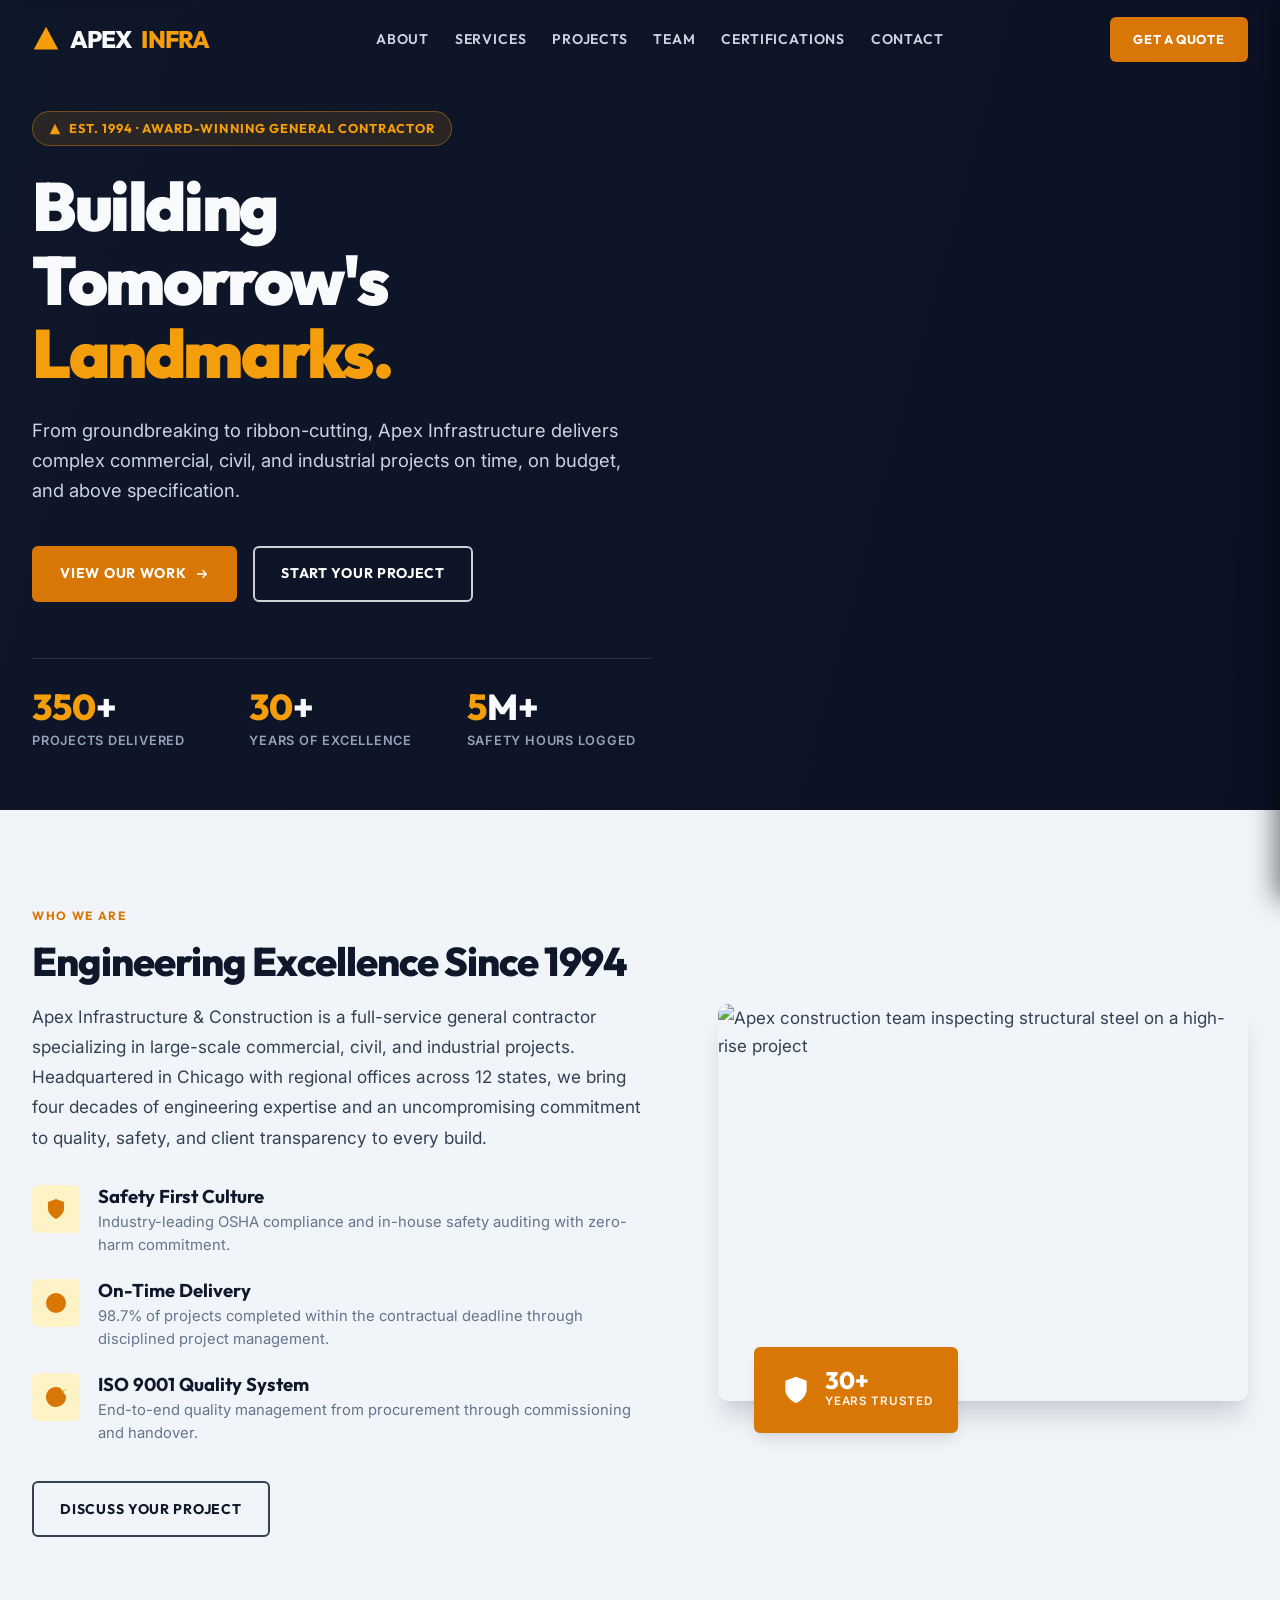
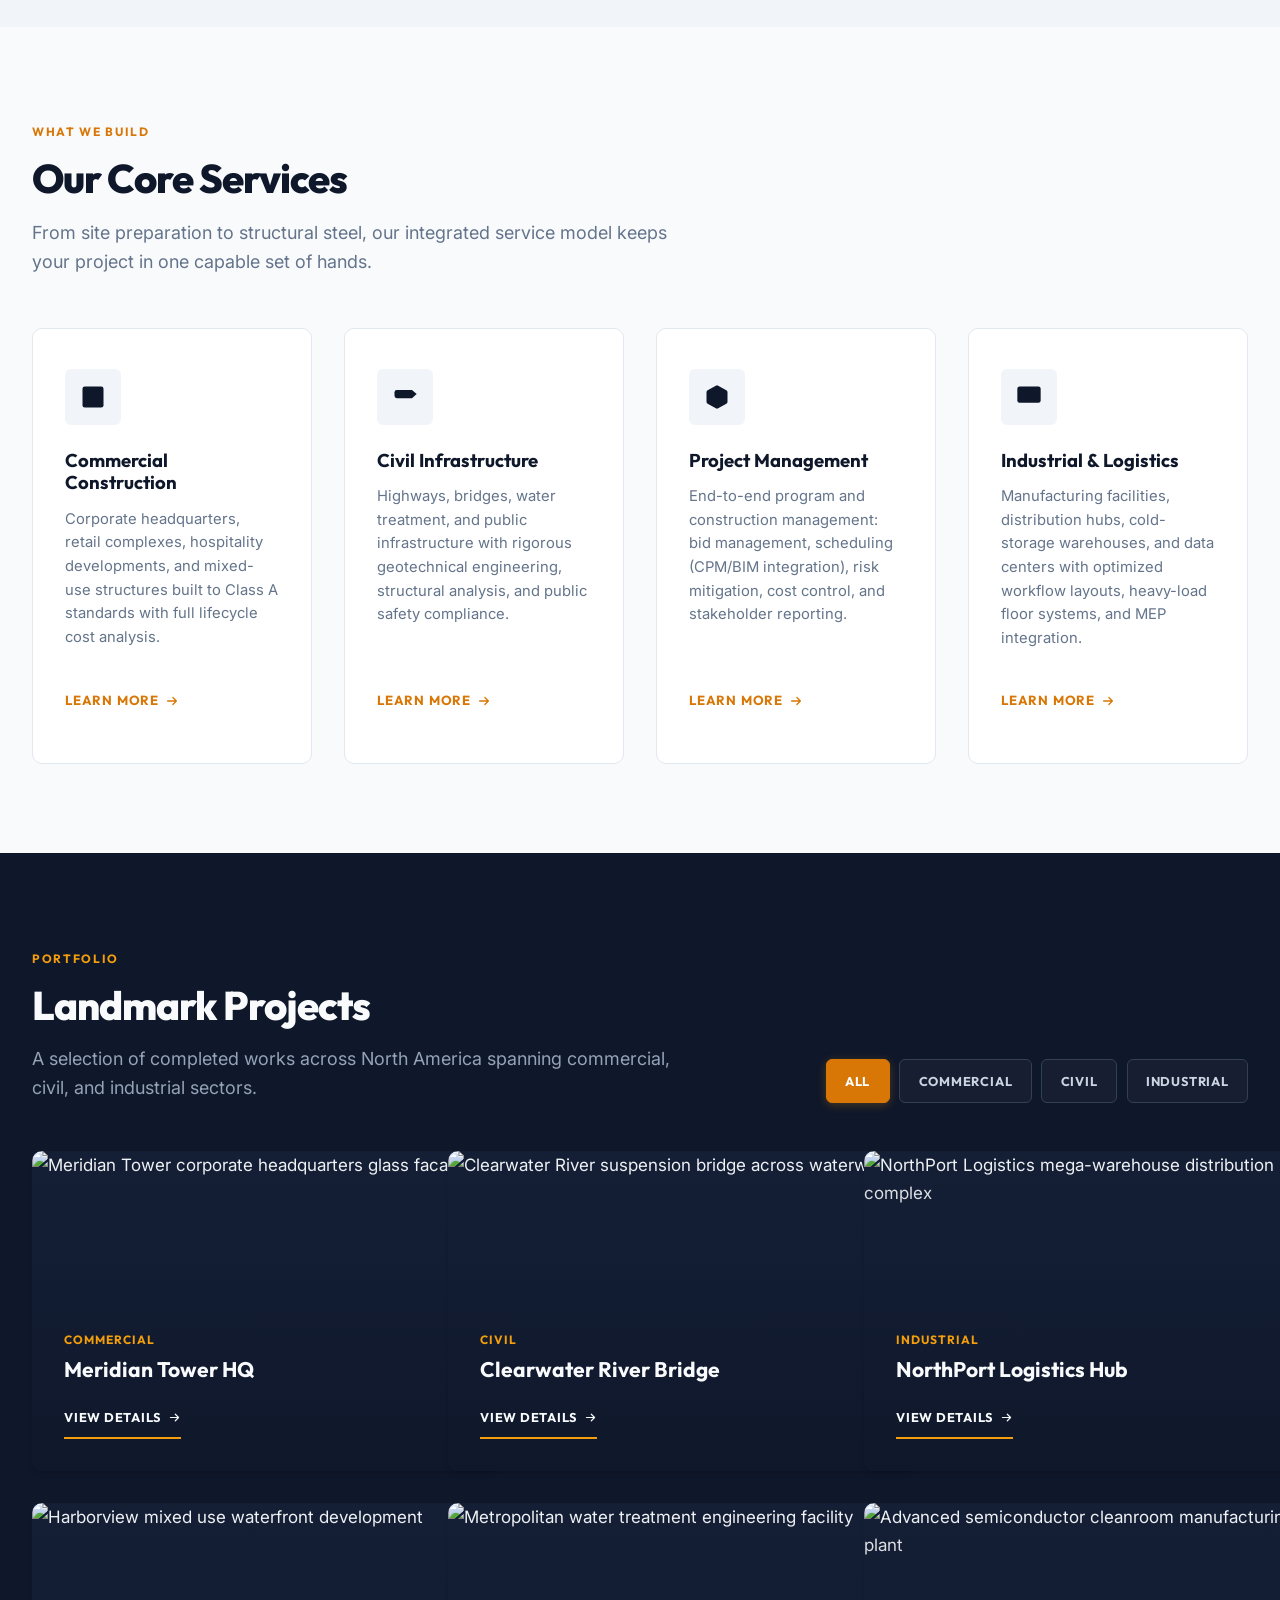
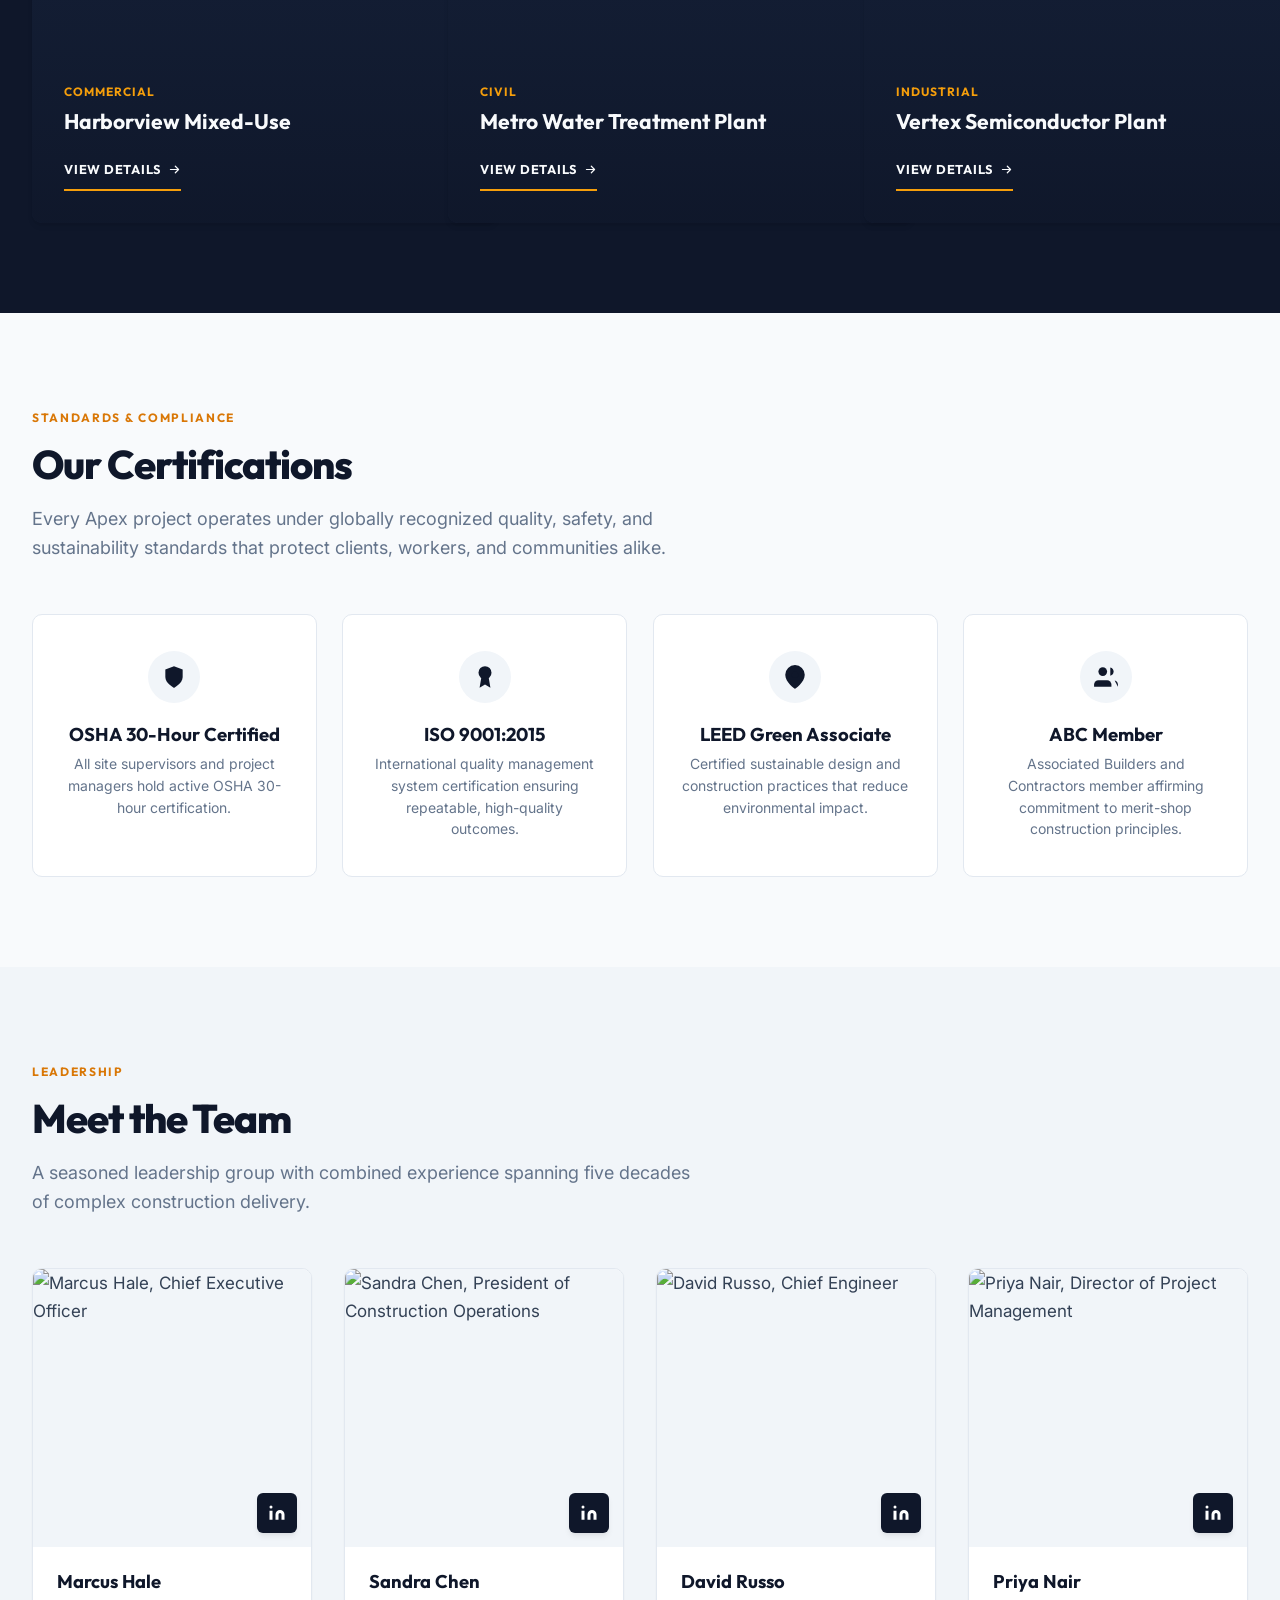
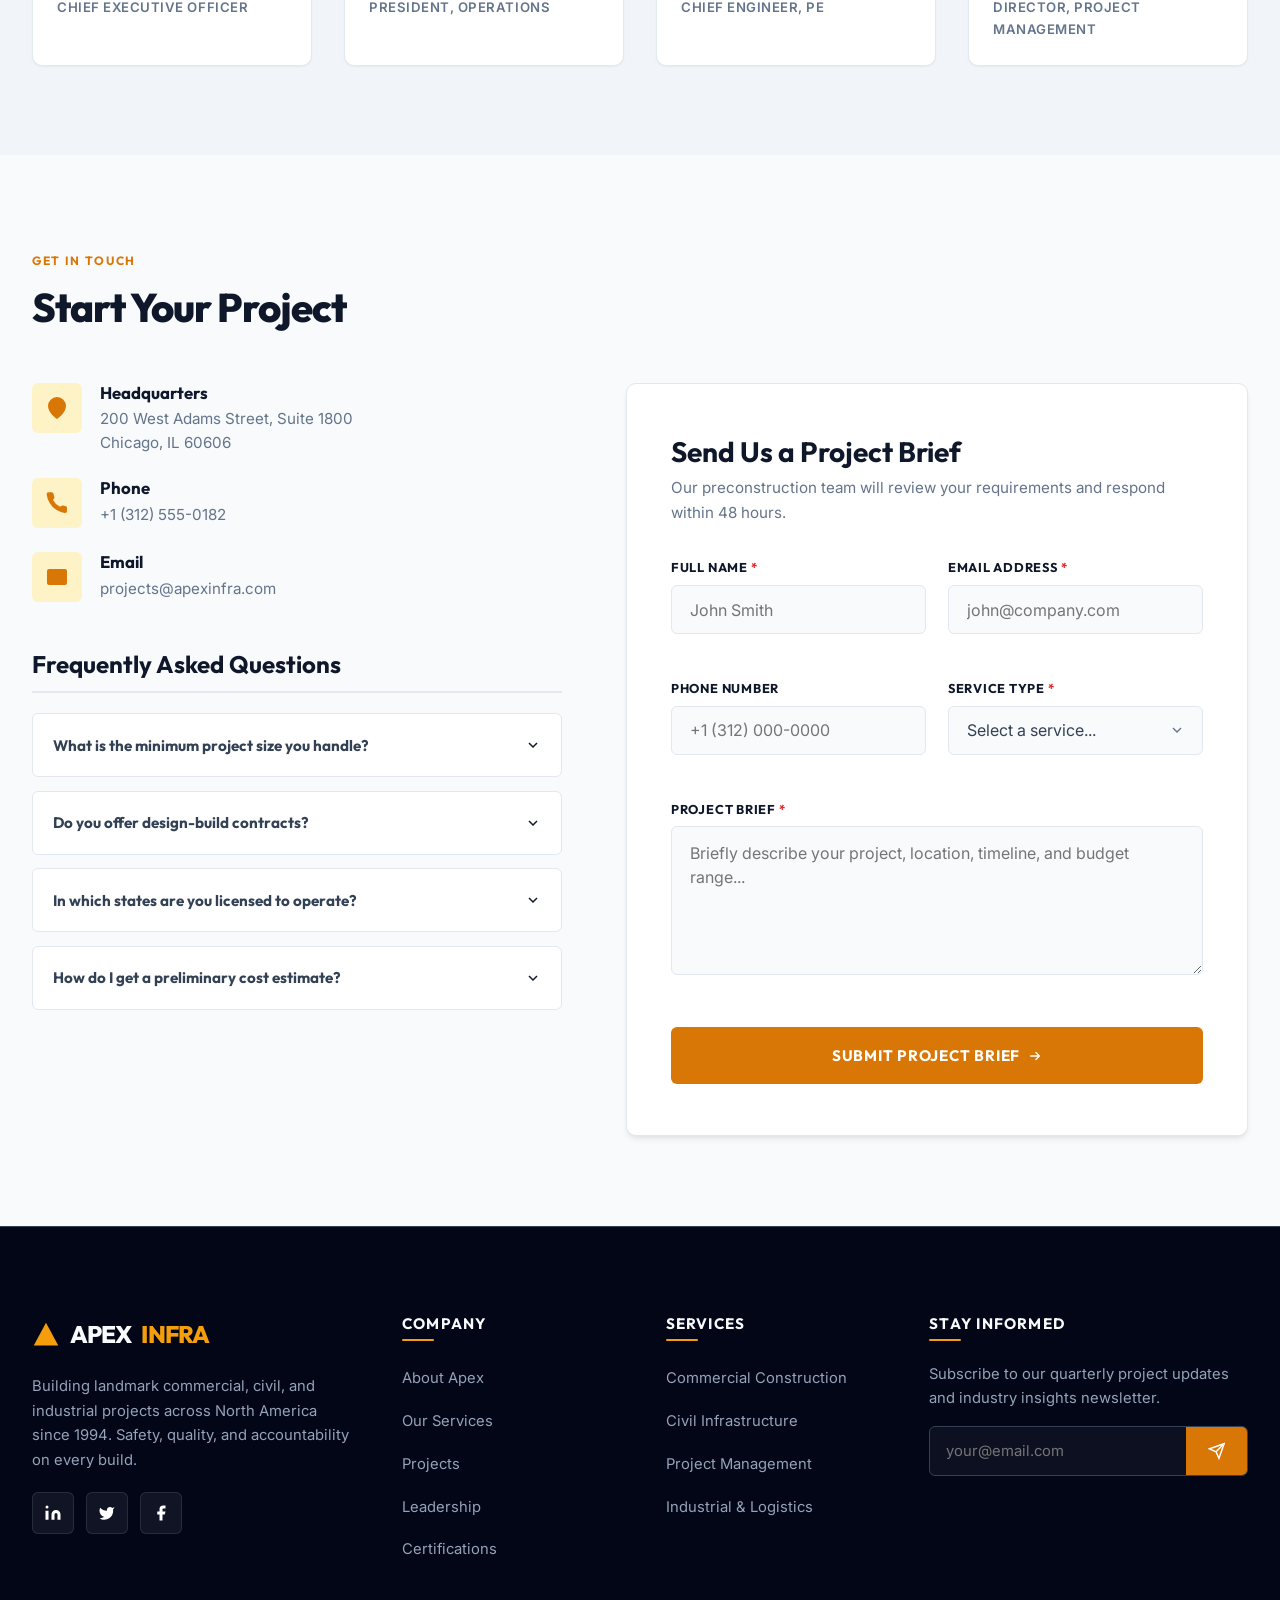
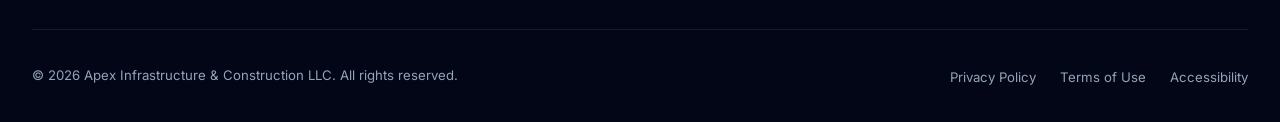
==== commit 2aadded0: "new" ====
--- a/index.html
+++ b/index.html
@@ -307,7 +307,7 @@
 
           <!-- Project Cards -->
           <article class="project-card reveal" data-category="commercial" role="listitem" data-id="p1">
-            <img class="project-img" src="https://images.unsplash.com/photo-1486325212027-8081e485255e?w=700&q=75&auto=format" alt="Meridian Tower corporate headquarters glass facade" loading="lazy" width="700" height="500" />
+            <img class="project-img" src="https://images.unsplash.com/photo-1486406146926-c627a92ad1ab?w=800&q=80&auto=format" alt="Meridian Tower corporate headquarters glass facade" loading="lazy" width="800" height="550" />
             <div class="project-content">
               <p class="project-cat">Commercial</p>
               <h3 class="project-title">Meridian Tower HQ</h3>
@@ -319,7 +319,7 @@
           </article>
 
           <article class="project-card reveal" data-category="civil" role="listitem" data-id="p2" style="transition-delay:0.1s">
-            <img class="project-img" src="https://images.unsplash.com/photo-1545558014-8692077e9b5c?w=700&q=75&auto=format" alt="Clearwater River suspension bridge at dusk" loading="lazy" width="700" height="500" />
+            <img class="project-img" src="https://images.unsplash.com/photo-1513694203232-719a280e022f?w=800&q=80&auto=format" alt="Clearwater River suspension bridge across waterway" loading="lazy" width="800" height="550" />
             <div class="project-content">
               <p class="project-cat">Civil</p>
               <h3 class="project-title">Clearwater River Bridge</h3>
@@ -331,7 +331,7 @@
           </article>
 
           <article class="project-card reveal" data-category="industrial" role="listitem" data-id="p3" style="transition-delay:0.2s">
-            <img class="project-img" src="https://images.unsplash.com/photo-1553787499-6f9133242796?w=700&q=75&auto=format" alt="NorthPort Logistics mega-warehouse aerial view" loading="lazy" width="700" height="500" />
+            <img class="project-img" src="https://images.unsplash.com/photo-1586528116311-ad8dd3c8310d?w=800&q=80&auto=format" alt="NorthPort Logistics mega-warehouse distribution complex" loading="lazy" width="800" height="550" />
             <div class="project-content">
               <p class="project-cat">Industrial</p>
               <h3 class="project-title">NorthPort Logistics Hub</h3>
@@ -343,7 +343,7 @@
           </article>
 
           <article class="project-card reveal" data-category="commercial" role="listitem" data-id="p4" style="transition-delay:0.05s">
-            <img class="project-img" src="https://images.unsplash.com/photo-1464938050520-ef2270bb8ce8?w=700&q=75&auto=format" alt="Harborview mixed use development at sunset" loading="lazy" width="700" height="500" />
+            <img class="project-img" src="https://images.unsplash.com/photo-1545324418-cc1a3fa10c00?w=800&q=80&auto=format" alt="Harborview mixed use waterfront development" loading="lazy" width="800" height="550" />
             <div class="project-content">
               <p class="project-cat">Commercial</p>
               <h3 class="project-title">Harborview Mixed-Use</h3>
@@ -355,7 +355,7 @@
           </article>
 
           <article class="project-card reveal" data-category="civil" role="listitem" data-id="p5" style="transition-delay:0.15s">
-            <img class="project-img" src="https://images.unsplash.com/photo-1519003300449-424ad0405076?w=700&q=75&auto=format" alt="Metropolitan water treatment plant overhead view" loading="lazy" width="700" height="500" />
+            <img class="project-img" src="https://images.unsplash.com/photo-1504917599217-d4dc5ebe6122?w=800&q=80&auto=format" alt="Metropolitan water treatment engineering facility" loading="lazy" width="800" height="550" />
             <div class="project-content">
               <p class="project-cat">Civil</p>
               <h3 class="project-title">Metro Water Treatment Plant</h3>
@@ -367,7 +367,7 @@
           </article>
 
           <article class="project-card reveal" data-category="industrial" role="listitem" data-id="p6" style="transition-delay:0.25s">
-            <img class="project-img" src="https://images.unsplash.com/photo-1504328345606-18bbc8c9d7d1?w=700&q=75&auto=format" alt="Advanced semiconductor manufacturing facility interior" loading="lazy" width="700" height="500" />
+            <img class="project-img" src="https://images.unsplash.com/photo-1581092160607-ee22621dd758?w=800&q=80&auto=format" alt="Advanced semiconductor cleanroom manufacturing plant" loading="lazy" width="800" height="550" />
             <div class="project-content">
               <p class="project-cat">Industrial</p>
               <h3 class="project-title">Vertex Semiconductor Plant</h3>
@@ -493,7 +493,7 @@
 
           <div class="team-card reveal" style="transition-delay:0.2s">
             <div class="team-photo-box">
-              <img class="team-photo" src="https://images.unsplash.com/photo-1507003211169-0a1dd7228f2d?w=400&q=80&auto=format&fit=crop&crop=face" alt="David Russo, Chief Engineer" loading="lazy" width="400" height="400" />
+              <img class="team-photo" src="https://images.unsplash.com/photo-1500648767791-00dcc994a43e?w=400&q=80&auto=format&fit=crop&crop=face" alt="David Russo, Chief Engineer" loading="lazy" width="400" height="400" />
               <div class="team-socials" aria-label="David Russo social profiles">
                 <a href="#" class="team-social-btn" aria-label="David Russo on LinkedIn">
                   <svg viewBox="0 0 24 24" aria-hidden="true" focusable="false"><path d="M16 8a6 6 0 0 1 6 6v7h-4v-7a2 2 0 0 0-2-2 2 2 0 0 0-2 2v7h-4v-7a6 6 0 0 1 6-6z"/><rect x="2" y="9" width="4" height="12"/><circle cx="4" cy="4" r="2"/></svg>
